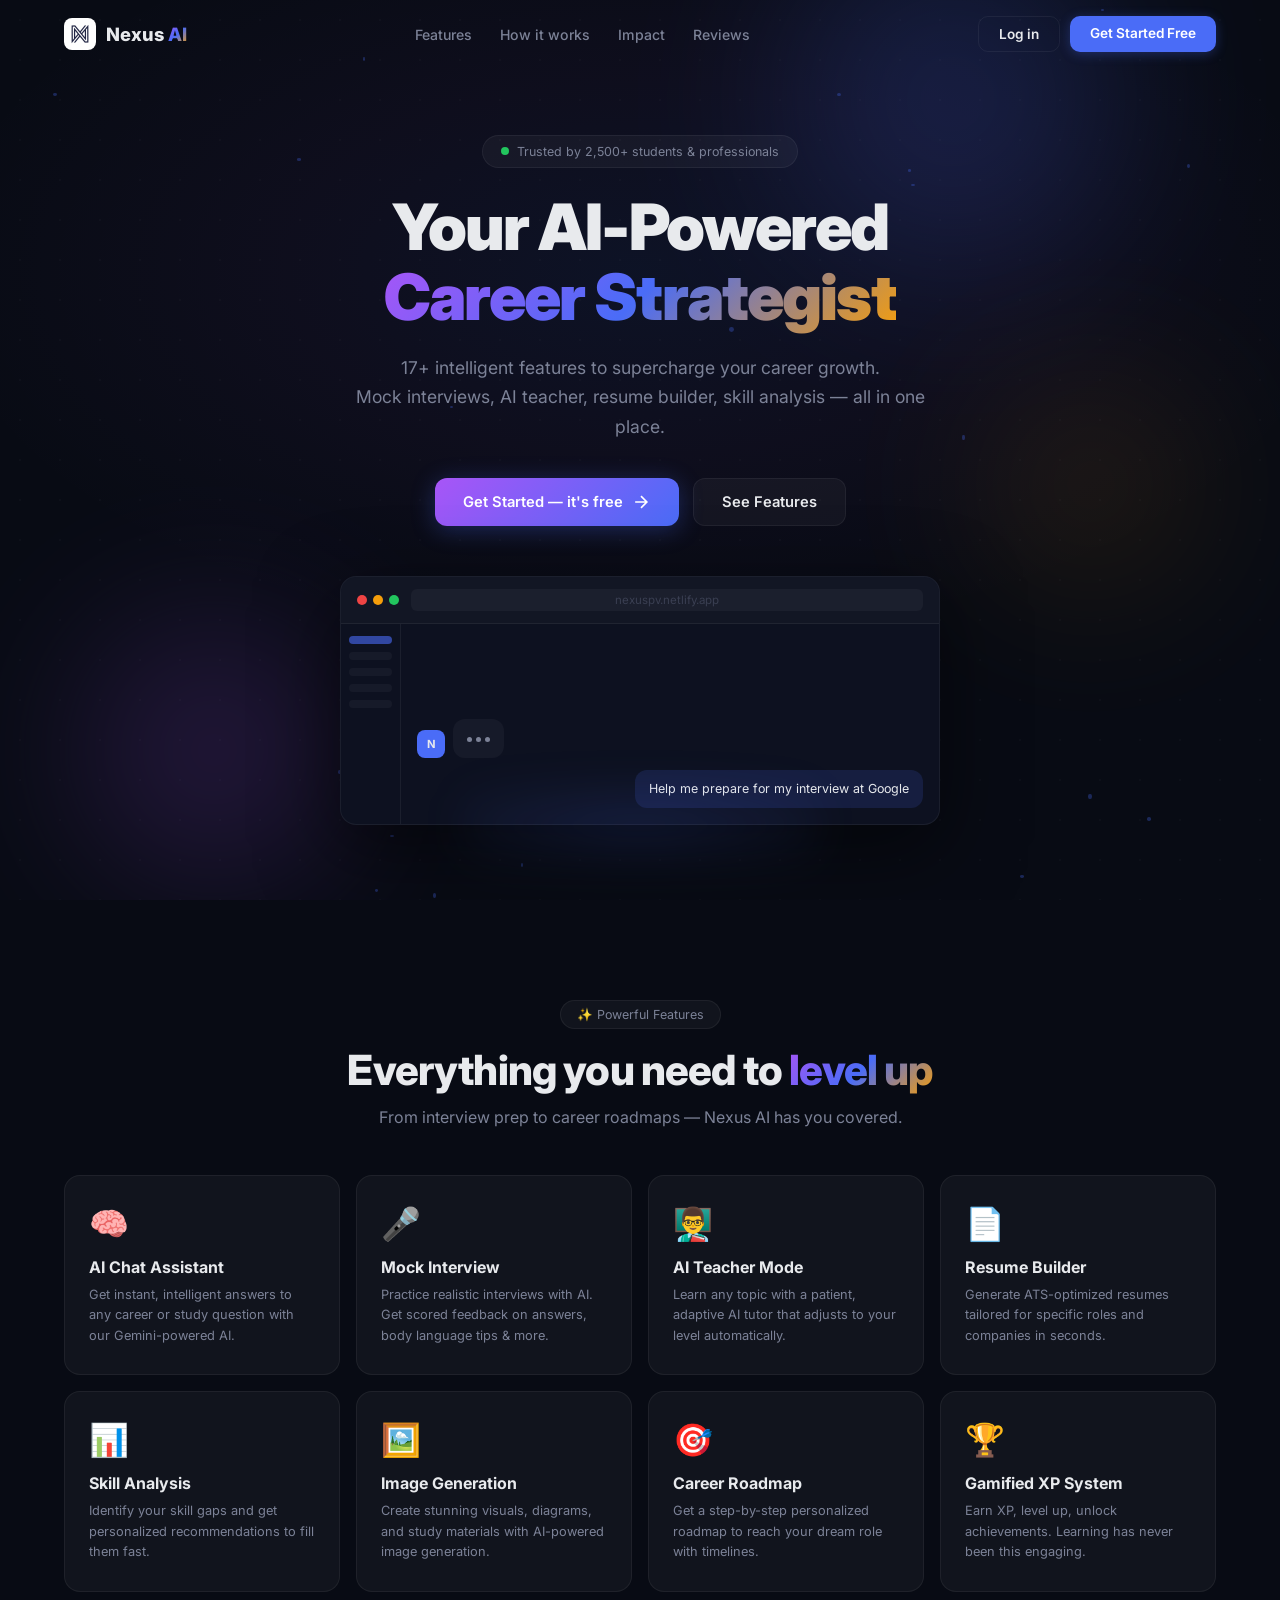
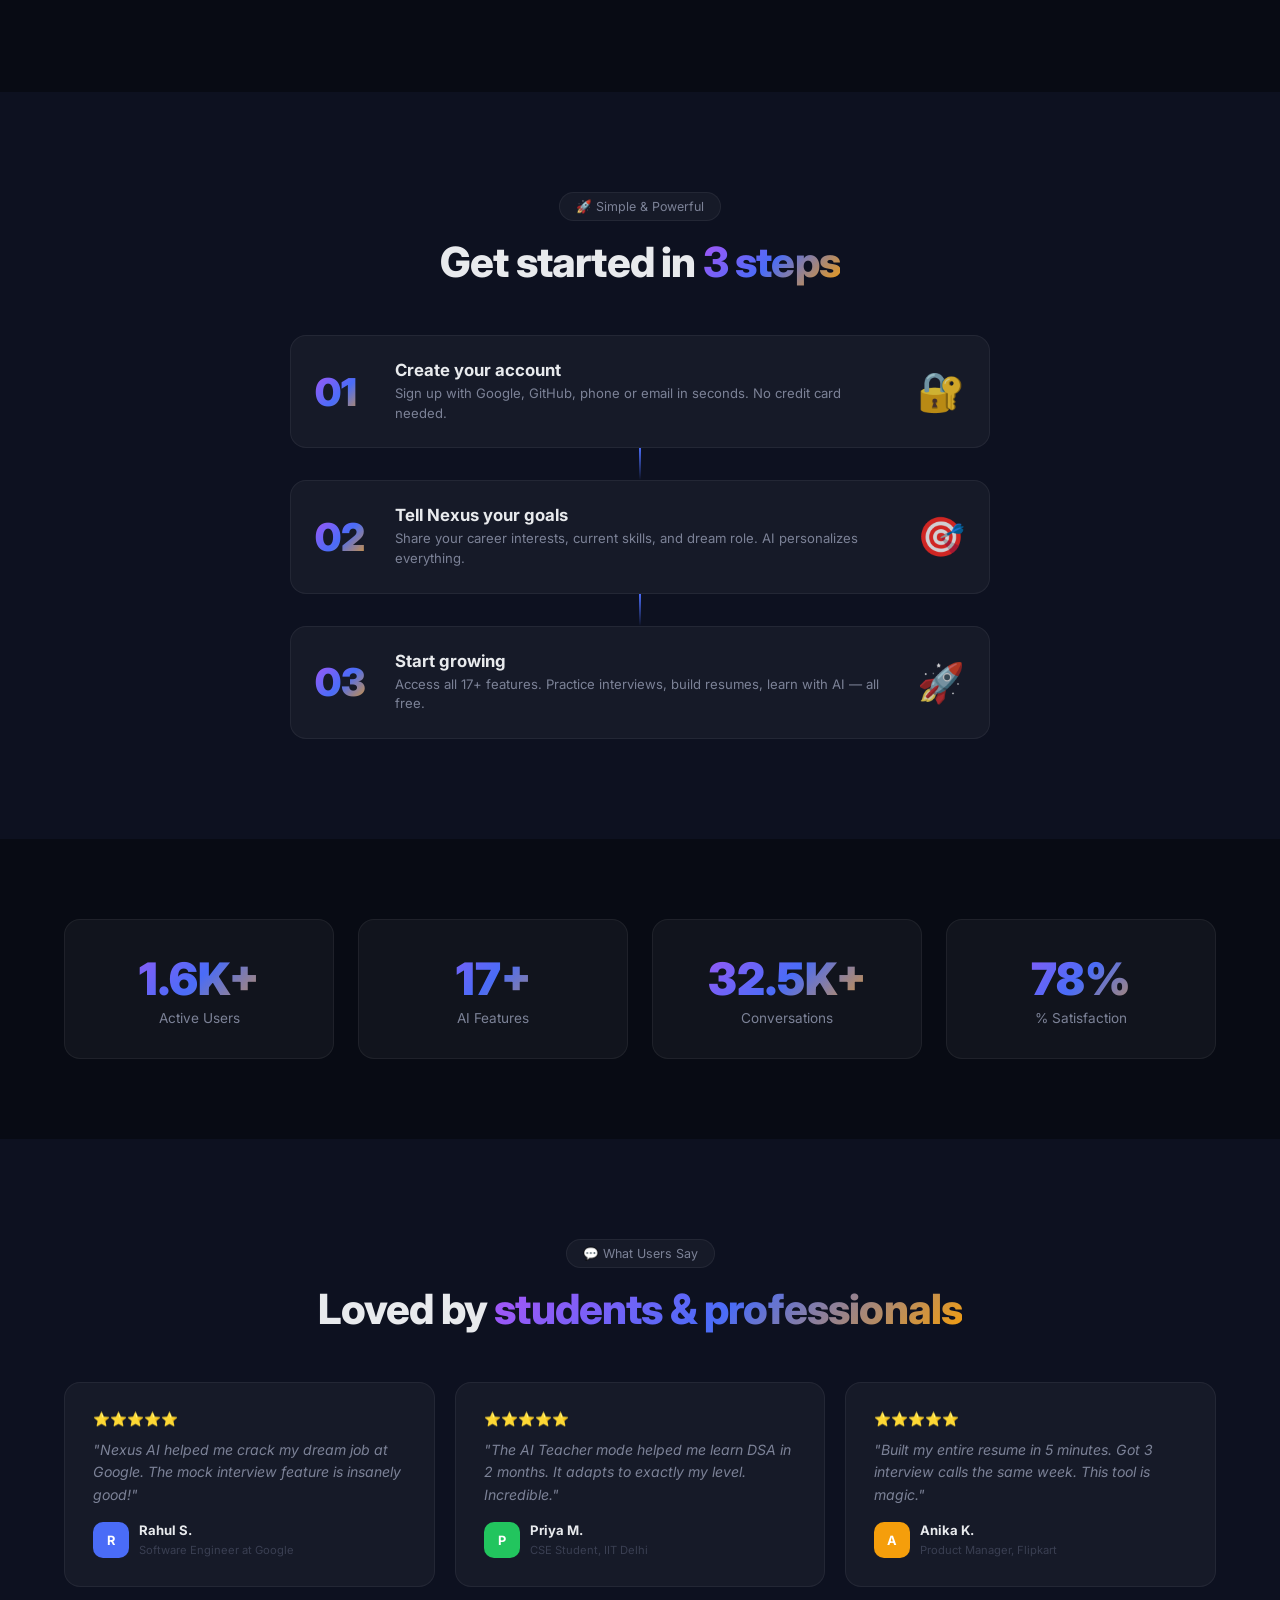
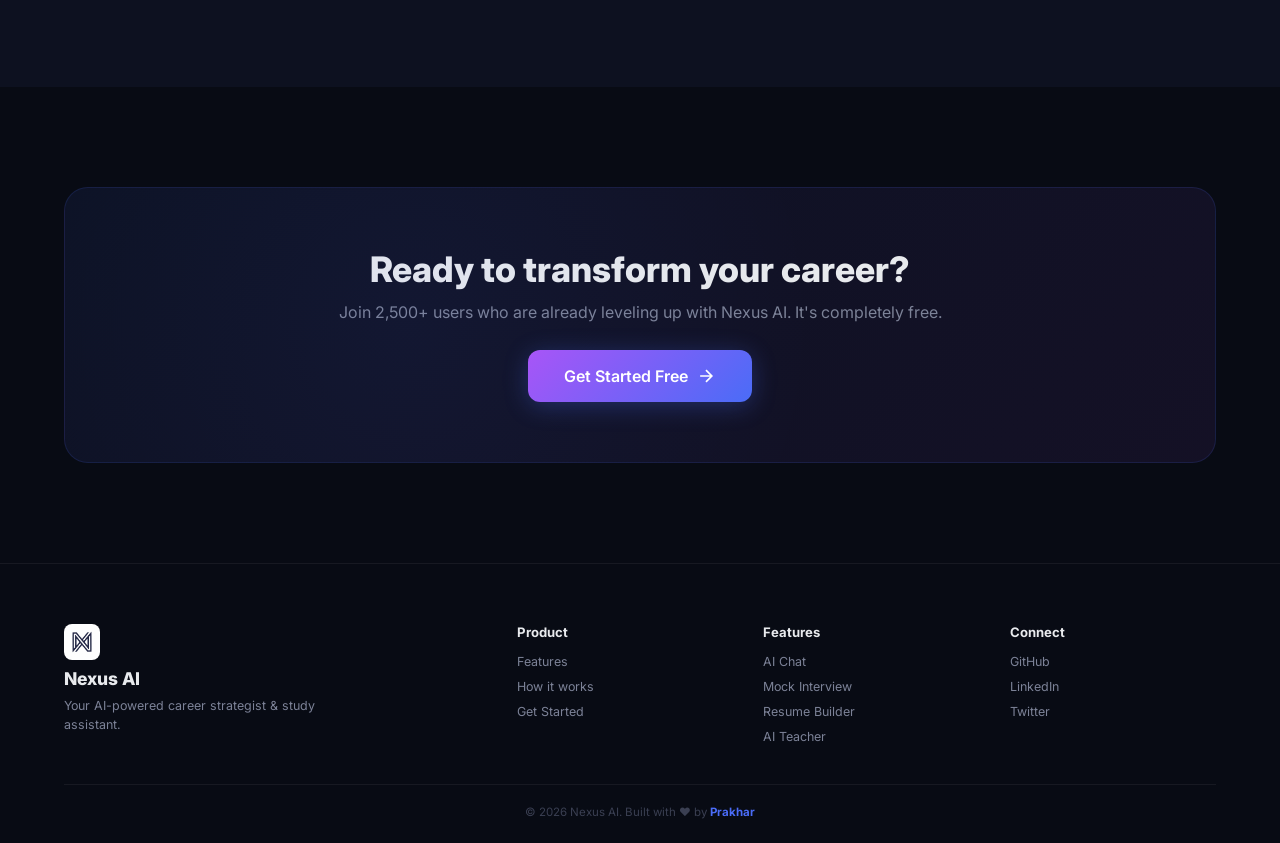
==== landing.html @ 8305a9c2 "v3.4: Discord-style animated landing page with hero, features, stats, testimonials" ====
<!DOCTYPE html>
<html lang="en">
<head>
<meta charset="UTF-8">
<meta name="viewport" content="width=device-width, initial-scale=1.0">
<meta name="description" content="Nexus AI — Your AI-powered career strategist & study assistant. 17+ features including Mock Interview, AI Teacher, Resume Builder and more.">
<title>Nexus AI — AI Career Strategist & Study Platform</title>
<link rel="icon" href="assets/logo.png">
<link rel="apple-touch-icon" href="assets/icon-192.png">
<link rel="manifest" href="manifest.json">
<meta name="theme-color" content="#080b14">
<link href="https://fonts.googleapis.com/css2?family=Inter:wght@300;400;500;600;700;800;900&display=swap" rel="stylesheet">
<link rel="stylesheet" href="css/landing.css?v=8">
</head>
<body>

<!-- NAVBAR -->
<nav class="nav" id="nav">
    <div class="nav-inner">
        <a href="#" class="nav-logo">
            <img src="assets/logo.png" alt="Nexus" class="nav-logo-img">
            <span>Nexus <span class="nav-ai">AI</span></span>
        </a>
        <div class="nav-links" id="nav-links">
            <a href="#features">Features</a>
            <a href="#how">How it works</a>
            <a href="#stats">Impact</a>
            <a href="#testimonials">Reviews</a>
        </div>
        <div class="nav-actions">
            <a href="login.html" class="nav-btn nav-btn-ghost">Log in</a>
            <a href="login.html" class="nav-btn nav-btn-primary">Get Started Free</a>
        </div>
        <button class="nav-hamburger" id="nav-hamburger">
            <span></span><span></span><span></span>
        </button>
    </div>
</nav>

<!-- HERO -->
<section class="hero">
    <div class="hero-bg">
        <div class="hero-gradient"></div>
        <div class="hero-grid"></div>
        <div class="hero-orb hero-orb-1"></div>
        <div class="hero-orb hero-orb-2"></div>
        <div class="hero-orb hero-orb-3"></div>
        <div class="hero-particles" id="hero-particles"></div>
    </div>
    <div class="hero-content">
        <div class="hero-badge anim-up">
            <span class="badge-dot"></span>
            <span>Trusted by 2,500+ students & professionals</span>
        </div>
        <h1 class="hero-title anim-up d1">Your AI-Powered<br><span class="hero-gradient-text">Career Strategist</span></h1>
        <p class="hero-desc anim-up d2">17+ intelligent features to supercharge your career growth.<br>Mock interviews, AI teacher, resume builder, skill analysis — all in one place.</p>
        <div class="hero-ctas anim-up d3">
            <a href="login.html" class="cta cta-primary">
                <span>Get Started — it's free</span>
                <svg viewBox="0 0 24 24" fill="none" stroke="currentColor" stroke-width="2" width="20" height="20"><path d="M5 12h14M12 5l7 7-7 7"/></svg>
            </a>
            <a href="#features" class="cta cta-secondary">
                <span>See Features</span>
            </a>
        </div>
        <div class="hero-preview anim-up d4">
            <div class="preview-window">
                <div class="preview-topbar">
                    <div class="preview-dots"><span></span><span></span><span></span></div>
                    <div class="preview-url">nexuspv.netlify.app</div>
                </div>
                <div class="preview-body">
                    <div class="preview-sidebar">
                        <div class="preview-sb-item active"></div>
                        <div class="preview-sb-item"></div>
                        <div class="preview-sb-item"></div>
                        <div class="preview-sb-item"></div>
                        <div class="preview-sb-item"></div>
                    </div>
                    <div class="preview-chat">
                        <div class="preview-msg preview-msg-ai">
                            <div class="preview-msg-avatar">N</div>
                            <div class="preview-msg-bubble">
                                <div class="typing-dots"><span></span><span></span><span></span></div>
                                <span class="preview-msg-text"></span>
                            </div>
                        </div>
                        <div class="preview-msg preview-msg-user">
                            <div class="preview-msg-bubble">Help me prepare for my interview at Google</div>
                        </div>
                    </div>
                </div>
            </div>
            <div class="preview-glow"></div>
        </div>
    </div>
</section>

<!-- FEATURES -->
<section class="features" id="features">
    <div class="section-inner">
        <div class="section-badge anim-scroll">✨ Powerful Features</div>
        <h2 class="section-title anim-scroll">Everything you need to <span class="hero-gradient-text">level up</span></h2>
        <p class="section-desc anim-scroll">From interview prep to career roadmaps — Nexus AI has you covered.</p>

        <div class="features-grid">
            <div class="feature-card anim-scroll" data-delay="0">
                <div class="fc-icon">🧠</div>
                <h3>AI Chat Assistant</h3>
                <p>Get instant, intelligent answers to any career or study question with our Gemini-powered AI.</p>
            </div>
            <div class="feature-card anim-scroll" data-delay="1">
                <div class="fc-icon">🎤</div>
                <h3>Mock Interview</h3>
                <p>Practice realistic interviews with AI. Get scored feedback on answers, body language tips & more.</p>
            </div>
            <div class="feature-card anim-scroll" data-delay="2">
                <div class="fc-icon">👨‍🏫</div>
                <h3>AI Teacher Mode</h3>
                <p>Learn any topic with a patient, adaptive AI tutor that adjusts to your level automatically.</p>
            </div>
            <div class="feature-card anim-scroll" data-delay="3">
                <div class="fc-icon">📄</div>
                <h3>Resume Builder</h3>
                <p>Generate ATS-optimized resumes tailored for specific roles and companies in seconds.</p>
            </div>
            <div class="feature-card anim-scroll" data-delay="4">
                <div class="fc-icon">📊</div>
                <h3>Skill Analysis</h3>
                <p>Identify your skill gaps and get personalized recommendations to fill them fast.</p>
            </div>
            <div class="feature-card anim-scroll" data-delay="5">
                <div class="fc-icon">🖼️</div>
                <h3>Image Generation</h3>
                <p>Create stunning visuals, diagrams, and study materials with AI-powered image generation.</p>
            </div>
            <div class="feature-card anim-scroll" data-delay="6">
                <div class="fc-icon">🎯</div>
                <h3>Career Roadmap</h3>
                <p>Get a step-by-step personalized roadmap to reach your dream role with timelines.</p>
            </div>
            <div class="feature-card anim-scroll" data-delay="7">
                <div class="fc-icon">🏆</div>
                <h3>Gamified XP System</h3>
                <p>Earn XP, level up, unlock achievements. Learning has never been this engaging.</p>
            </div>
        </div>
    </div>
</section>

<!-- HOW IT WORKS -->
<section class="how-section" id="how">
    <div class="section-inner">
        <div class="section-badge anim-scroll">🚀 Simple & Powerful</div>
        <h2 class="section-title anim-scroll">Get started in <span class="hero-gradient-text">3 steps</span></h2>

        <div class="steps">
            <div class="step anim-scroll">
                <div class="step-num">01</div>
                <div class="step-content">
                    <h3>Create your account</h3>
                    <p>Sign up with Google, GitHub, phone or email in seconds. No credit card needed.</p>
                </div>
                <div class="step-visual">🔐</div>
            </div>
            <div class="step-connector anim-scroll"></div>
            <div class="step anim-scroll">
                <div class="step-num">02</div>
                <div class="step-content">
                    <h3>Tell Nexus your goals</h3>
                    <p>Share your career interests, current skills, and dream role. AI personalizes everything.</p>
                </div>
                <div class="step-visual">🎯</div>
            </div>
            <div class="step-connector anim-scroll"></div>
            <div class="step anim-scroll">
                <div class="step-num">03</div>
                <div class="step-content">
                    <h3>Start growing</h3>
                    <p>Access all 17+ features. Practice interviews, build resumes, learn with AI — all free.</p>
                </div>
                <div class="step-visual">🚀</div>
            </div>
        </div>
    </div>
</section>

<!-- STATS -->
<section class="stats-section" id="stats">
    <div class="section-inner">
        <div class="stats-grid">
            <div class="stat anim-scroll">
                <div class="stat-num" data-target="2500">0</div>
                <div class="stat-label">Active Users</div>
            </div>
            <div class="stat anim-scroll">
                <div class="stat-num" data-target="17">0</div>
                <div class="stat-label">AI Features</div>
            </div>
            <div class="stat anim-scroll">
                <div class="stat-num" data-target="50000">0</div>
                <div class="stat-label">Conversations</div>
            </div>
            <div class="stat anim-scroll">
                <div class="stat-num" data-target="98">0</div>
                <div class="stat-label">% Satisfaction</div>
            </div>
        </div>
    </div>
</section>

<!-- TESTIMONIALS -->
<section class="testimonials" id="testimonials">
    <div class="section-inner">
        <div class="section-badge anim-scroll">💬 What Users Say</div>
        <h2 class="section-title anim-scroll">Loved by <span class="hero-gradient-text">students & professionals</span></h2>

        <div class="testimonial-grid">
            <div class="testimonial-card anim-scroll">
                <div class="tc-stars">⭐⭐⭐⭐⭐</div>
                <p>"Nexus AI helped me crack my dream job at Google. The mock interview feature is insanely good!"</p>
                <div class="tc-author"><div class="tc-avatar" style="background:#4a6cf7">R</div><div><strong>Rahul S.</strong><span>Software Engineer at Google</span></div></div>
            </div>
            <div class="testimonial-card anim-scroll">
                <div class="tc-stars">⭐⭐⭐⭐⭐</div>
                <p>"The AI Teacher mode helped me learn DSA in 2 months. It adapts to exactly my level. Incredible."</p>
                <div class="tc-author"><div class="tc-avatar" style="background:#22c55e">P</div><div><strong>Priya M.</strong><span>CSE Student, IIT Delhi</span></div></div>
            </div>
            <div class="testimonial-card anim-scroll">
                <div class="tc-stars">⭐⭐⭐⭐⭐</div>
                <p>"Built my entire resume in 5 minutes. Got 3 interview calls the same week. This tool is magic."</p>
                <div class="tc-author"><div class="tc-avatar" style="background:#f59e0b">A</div><div><strong>Anika K.</strong><span>Product Manager, Flipkart</span></div></div>
            </div>
        </div>
    </div>
</section>

<!-- FINAL CTA -->
<section class="final-cta">
    <div class="section-inner">
        <div class="cta-card anim-scroll">
            <h2>Ready to transform your career?</h2>
            <p>Join 2,500+ users who are already leveling up with Nexus AI. It's completely free.</p>
            <a href="login.html" class="cta cta-primary cta-lg">
                <span>Get Started Free</span>
                <svg viewBox="0 0 24 24" fill="none" stroke="currentColor" stroke-width="2" width="20" height="20"><path d="M5 12h14M12 5l7 7-7 7"/></svg>
            </a>
        </div>
    </div>
</section>

<!-- FOOTER -->
<footer class="footer">
    <div class="section-inner">
        <div class="footer-top">
            <div class="footer-brand">
                <img src="assets/logo.png" alt="Nexus" class="footer-logo">
                <span>Nexus AI</span>
                <p>Your AI-powered career strategist & study assistant.</p>
            </div>
            <div class="footer-col">
                <h4>Product</h4>
                <a href="#features">Features</a>
                <a href="#how">How it works</a>
                <a href="login.html">Get Started</a>
            </div>
            <div class="footer-col">
                <h4>Features</h4>
                <a href="login.html">AI Chat</a>
                <a href="login.html">Mock Interview</a>
                <a href="login.html">Resume Builder</a>
                <a href="login.html">AI Teacher</a>
            </div>
            <div class="footer-col">
                <h4>Connect</h4>
                <a href="https://github.com/prakhar9044-code" target="_blank">GitHub</a>
                <a href="#">LinkedIn</a>
                <a href="#">Twitter</a>
            </div>
        </div>
        <div class="footer-bottom">
            <p>© 2026 Nexus AI. Built with ❤️ by <strong>Prakhar</strong></p>
        </div>
    </div>
</footer>

<script>
// Navbar scroll effect
const nav = document.getElementById('nav');
window.addEventListener('scroll', () => {
    nav.classList.toggle('scrolled', window.scrollY > 40);
});

// Mobile menu
document.getElementById('nav-hamburger').addEventListener('click', function() {
    document.getElementById('nav-links').classList.toggle('open');
    this.classList.toggle('open');
});

// Smooth scroll
document.querySelectorAll('a[href^="#"]').forEach(a => {
    a.addEventListener('click', e => {
        e.preventDefault();
        const t = document.querySelector(a.getAttribute('href'));
        if (t) t.scrollIntoView({ behavior: 'smooth', block: 'start' });
        document.getElementById('nav-links').classList.remove('open');
        document.getElementById('nav-hamburger').classList.remove('open');
    });
});

// Scroll animations
const observer = new IntersectionObserver((entries) => {
    entries.forEach(entry => {
        if (entry.isIntersecting) {
            const delay = entry.target.dataset.delay || 0;
            setTimeout(() => entry.target.classList.add('visible'), delay * 100);
        }
    });
}, { threshold: 0.1, rootMargin: '0px 0px -40px 0px' });
document.querySelectorAll('.anim-scroll').forEach(el => observer.observe(el));

// Counter animation
const counterObserver = new IntersectionObserver((entries) => {
    entries.forEach(entry => {
        if (entry.isIntersecting) {
            const el = entry.target;
            const target = parseInt(el.dataset.target);
            let current = 0;
            const step = Math.ceil(target / 60);
            const timer = setInterval(() => {
                current += step;
                if (current >= target) { current = target; clearInterval(timer); }
                el.textContent = current >= 1000 ? (current/1000).toFixed(1) + 'K+' : current + (target === 98 ? '%' : '+');
            }, 25);
            counterObserver.unobserve(el);
        }
    });
}, { threshold: 0.5 });
document.querySelectorAll('.stat-num').forEach(el => counterObserver.observe(el));

// Typing animation in preview
const texts = ["I'll help you prepare for your Google interview! Let's start with common behavioral questions...", "Here's your personalized career roadmap for Full-Stack Development...", "Your resume has been optimized for ATS compatibility. Score: 94/100 ✅"];
let textIdx = 0, charIdx = 0;
const typeEl = document.querySelector('.preview-msg-text');
const dotsEl = document.querySelector('.typing-dots');
function typeText() {
    if (!typeEl) return;
    if (charIdx === 0) { dotsEl.style.display = 'inline-flex'; typeEl.textContent = ''; }
    setTimeout(() => {
        dotsEl.style.display = 'none';
        const text = texts[textIdx];
        if (charIdx < text.length) {
            typeEl.textContent += text[charIdx++];
            setTimeout(typeText, 22);
        } else {
            setTimeout(() => { charIdx = 0; textIdx = (textIdx + 1) % texts.length; typeText(); }, 3000);
        }
    }, charIdx === 0 ? 1200 : 0);
}
setTimeout(typeText, 2000);

// Floating particles
const pc = document.getElementById('hero-particles');
if (pc) {
    for (let i = 0; i < 20; i++) {
        const p = document.createElement('div');
        p.className = 'particle';
        p.style.cssText = `left:${Math.random()*100}%;top:${Math.random()*100}%;animation-delay:${Math.random()*5}s;animation-duration:${4+Math.random()*6}s;width:${2+Math.random()*3}px;height:${2+Math.random()*3}px;`;
        pc.appendChild(p);
    }
}
</script>
</body>
</html>
---- css/landing.css ----
/* ========== NEXUS AI — Discord-Style Landing Page ========== */
@import url('https://fonts.googleapis.com/css2?family=Inter:wght@300;400;500;600;700;800;900&display=swap');
*,*::before,*::after{margin:0;padding:0;box-sizing:border-box;}
:root{--bg:#080b14;--bg2:#0d1120;--surface:rgba(255,255,255,0.04);--border:rgba(255,255,255,0.06);
--text:#e8eaed;--dim:#7c8297;--muted:#3a3f52;--accent:#4a6cf7;--accent2:#a855f7;--accent3:#f59e0b;
--gradient:linear-gradient(135deg,#a855f7,#4a6cf7,#f59e0b);--font:'Inter',-apple-system,sans-serif;}
html{scroll-behavior:smooth;}
body{font-family:var(--font);background:var(--bg);color:var(--text);overflow-x:hidden;}
.section-inner{max-width:1200px;margin:0 auto;padding:0 24px;}

/* ====== NAV ====== */
.nav{position:fixed;top:0;left:0;right:0;z-index:100;padding:16px 0;transition:all 0.3s;}
.nav.scrolled{background:rgba(8,11,20,0.92);backdrop-filter:blur(16px);border-bottom:1px solid var(--border);padding:10px 0;}
.nav-inner{max-width:1200px;margin:0 auto;padding:0 24px;display:flex;align-items:center;justify-content:space-between;}
.nav-logo{display:flex;align-items:center;gap:10px;text-decoration:none;font-size:1.15rem;font-weight:800;color:var(--text);}
.nav-logo-img{width:32px;height:32px;border-radius:8px;}
.nav-ai{background:var(--gradient);-webkit-background-clip:text;-webkit-text-fill-color:transparent;background-clip:text;}
.nav-links{display:flex;gap:28px;}
.nav-links a{color:var(--dim);text-decoration:none;font-size:0.88rem;font-weight:500;transition:color 0.2s;position:relative;}
.nav-links a:hover{color:var(--text);}
.nav-links a::after{content:'';position:absolute;bottom:-4px;left:0;width:0;height:2px;background:var(--accent);transition:width 0.3s;}
.nav-links a:hover::after{width:100%;}
.nav-actions{display:flex;gap:10px;}
.nav-btn{padding:9px 20px;border-radius:10px;font-family:var(--font);font-size:0.85rem;font-weight:600;text-decoration:none;transition:all 0.25s;}
.nav-btn-ghost{color:var(--text);border:1px solid var(--border);background:transparent;}
.nav-btn-ghost:hover{border-color:var(--accent);color:var(--accent);}
.nav-btn-primary{color:white;background:var(--accent);box-shadow:0 2px 12px rgba(74,108,247,0.3);}
.nav-btn-primary:hover{transform:translateY(-1px);box-shadow:0 4px 20px rgba(74,108,247,0.5);}
.nav-hamburger{display:none;background:none;border:none;cursor:pointer;width:28px;height:20px;position:relative;}
.nav-hamburger span{display:block;width:100%;height:2px;background:var(--text);position:absolute;left:0;transition:all 0.3s;}
.nav-hamburger span:nth-child(1){top:0;}.nav-hamburger span:nth-child(2){top:9px;}.nav-hamburger span:nth-child(3){top:18px;}
.nav-hamburger.open span:nth-child(1){transform:rotate(45deg);top:9px;}
.nav-hamburger.open span:nth-child(2){opacity:0;}
.nav-hamburger.open span:nth-child(3){transform:rotate(-45deg);top:9px;}

/* ====== HERO ====== */
.hero{min-height:100vh;display:flex;align-items:center;justify-content:center;text-align:center;position:relative;padding:120px 24px 60px;overflow:hidden;}
.hero-bg{position:absolute;inset:0;}
.hero-gradient{position:absolute;inset:0;background:radial-gradient(ellipse 80% 60% at 50% 30%,rgba(74,108,247,0.08),rgba(168,85,247,0.04),transparent 70%);}
.hero-grid{position:absolute;inset:0;background-image:radial-gradient(rgba(255,255,255,0.02) 1px,transparent 1px);background-size:40px 40px;}
.hero-orb{position:absolute;border-radius:50%;filter:blur(80px);opacity:0.25;animation:orb-float 20s ease-in-out infinite;}
.hero-orb-1{width:400px;height:400px;top:-100px;right:10%;background:radial-gradient(circle,#4a6cf7,transparent);animation-delay:0s;}
.hero-orb-2{width:300px;height:300px;bottom:0;left:5%;background:radial-gradient(circle,#a855f7,transparent);animation-delay:-7s;animation-duration:25s;}
.hero-orb-3{width:250px;height:250px;top:40%;right:5%;background:radial-gradient(circle,#f59e0b,transparent);animation-delay:-14s;opacity:0.15;}
@keyframes orb-float{0%,100%{transform:translate(0,0) scale(1);}25%{transform:translate(40px,-30px) scale(1.1);}50%{transform:translate(-20px,40px) scale(0.95);}75%{transform:translate(30px,20px) scale(1.05);}}
.hero-particles{position:absolute;inset:0;pointer-events:none;}
.particle{position:absolute;border-radius:50%;background:rgba(74,108,247,0.3);animation:particle-rise linear infinite;}
@keyframes particle-rise{0%{opacity:0;transform:translateY(0) scale(0);}20%{opacity:1;transform:scale(1);}100%{opacity:0;transform:translateY(-200px) scale(0.5);}}

.hero-content{position:relative;z-index:2;max-width:900px;}
.hero-badge{display:inline-flex;align-items:center;gap:8px;padding:8px 18px;border-radius:99px;
    background:var(--surface);border:1px solid var(--border);font-size:0.78rem;color:var(--dim);margin-bottom:24px;}
.badge-dot{width:8px;height:8px;border-radius:50%;background:#22c55e;animation:dot-pulse 2s ease infinite;}
@keyframes dot-pulse{0%,100%{box-shadow:0 0 0 0 rgba(34,197,94,0.4);}50%{box-shadow:0 0 0 6px rgba(34,197,94,0);}}

.hero-title{font-size:4rem;font-weight:900;line-height:1.1;letter-spacing:-0.03em;margin-bottom:20px;}
.hero-gradient-text{background:var(--gradient);-webkit-background-clip:text;-webkit-text-fill-color:transparent;background-clip:text;}
.hero-desc{font-size:1.1rem;color:var(--dim);line-height:1.7;max-width:600px;margin:0 auto 36px;}

.hero-ctas{display:flex;gap:14px;justify-content:center;flex-wrap:wrap;}
.cta{display:inline-flex;align-items:center;gap:8px;padding:14px 28px;border-radius:12px;
    font-family:var(--font);font-size:0.92rem;font-weight:600;text-decoration:none;transition:all 0.3s;cursor:pointer;border:none;}
.cta-primary{background:linear-gradient(135deg,#a855f7,#4a6cf7);color:white;
    box-shadow:0 4px 24px rgba(74,108,247,0.3);position:relative;overflow:hidden;}
.cta-primary:hover{transform:translateY(-2px);box-shadow:0 8px 32px rgba(74,108,247,0.5);}
.cta-primary::after{content:'';position:absolute;inset:0;background:linear-gradient(105deg,transparent 40%,rgba(255,255,255,0.1) 50%,transparent 60%);transform:translateX(-100%);transition:transform 0.5s;}
.cta-primary:hover::after{transform:translateX(100%);}
.cta-secondary{background:var(--surface);border:1px solid var(--border);color:var(--text);}
.cta-secondary:hover{border-color:var(--accent);background:rgba(74,108,247,0.06);}
.cta-lg{padding:16px 36px;font-size:1rem;}

/* ====== PREVIEW WINDOW ====== */
.hero-preview{margin-top:50px;position:relative;}
.preview-window{background:var(--bg2);border:1px solid var(--border);border-radius:16px;overflow:hidden;max-width:700px;margin:0 auto;box-shadow:0 24px 80px rgba(0,0,0,0.5);}
.preview-topbar{display:flex;align-items:center;gap:12px;padding:12px 16px;background:rgba(255,255,255,0.02);border-bottom:1px solid var(--border);}
.preview-dots{display:flex;gap:6px;}
.preview-dots span{width:10px;height:10px;border-radius:50%;}
.preview-dots span:nth-child(1){background:#ef4444;}.preview-dots span:nth-child(2){background:#f59e0b;}.preview-dots span:nth-child(3){background:#22c55e;}
.preview-url{font-size:0.72rem;color:var(--muted);background:var(--surface);padding:4px 12px;border-radius:6px;flex:1;text-align:center;}
.preview-body{display:flex;min-height:200px;}
.preview-sidebar{width:60px;border-right:1px solid var(--border);padding:12px 8px;display:flex;flex-direction:column;gap:8px;}
.preview-sb-item{width:100%;height:8px;border-radius:4px;background:var(--surface);}
.preview-sb-item.active{background:var(--accent);opacity:0.6;}
.preview-chat{flex:1;padding:16px;display:flex;flex-direction:column;gap:12px;justify-content:flex-end;}
.preview-msg{display:flex;gap:8px;align-items:flex-end;}
.preview-msg-user{justify-content:flex-end;}
.preview-msg-avatar{width:28px;height:28px;border-radius:8px;background:var(--accent);display:flex;align-items:center;justify-content:center;font-size:0.7rem;font-weight:700;flex-shrink:0;}
.preview-msg-bubble{padding:10px 14px;border-radius:12px;font-size:0.78rem;line-height:1.5;max-width:400px;}
.preview-msg-ai .preview-msg-bubble{background:var(--surface);color:var(--dim);}
.preview-msg-user .preview-msg-bubble{background:rgba(74,108,247,0.15);color:var(--text);}
.typing-dots{display:inline-flex;gap:4px;}.typing-dots span{width:5px;height:5px;border-radius:50%;background:var(--dim);animation:typing 1.4s infinite;}
.typing-dots span:nth-child(2){animation-delay:0.2s;}.typing-dots span:nth-child(3){animation-delay:0.4s;}
@keyframes typing{0%,60%,100%{transform:translateY(0);}30%{transform:translateY(-5px);}}
.preview-glow{position:absolute;bottom:-40px;left:50%;transform:translateX(-50%);width:60%;height:80px;
    background:radial-gradient(ellipse,rgba(74,108,247,0.15),transparent);filter:blur(20px);}

/* ====== FEATURES ====== */
.features{padding:100px 0;position:relative;}
.section-badge{display:inline-block;padding:6px 16px;border-radius:99px;background:var(--surface);border:1px solid var(--border);font-size:0.78rem;color:var(--dim);margin-bottom:16px;}
.section-title{font-size:2.6rem;font-weight:800;margin-bottom:12px;letter-spacing:-0.02em;}
.section-desc{font-size:1rem;color:var(--dim);margin-bottom:48px;}
.features .section-inner{text-align:center;}

.features-grid{display:grid;grid-template-columns:repeat(4,1fr);gap:16px;text-align:left;}
.feature-card{padding:28px 24px;background:var(--surface);border:1px solid var(--border);border-radius:16px;
    transition:all 0.3s;cursor:default;position:relative;overflow:hidden;}
.feature-card:hover{border-color:rgba(74,108,247,0.2);background:rgba(74,108,247,0.04);transform:translateY(-4px);box-shadow:0 12px 40px rgba(0,0,0,0.2);}
.feature-card::after{content:'';position:absolute;top:0;left:0;right:0;height:2px;background:var(--gradient);opacity:0;transition:opacity 0.3s;}
.feature-card:hover::after{opacity:1;}
.fc-icon{font-size:2rem;margin-bottom:14px;}
.feature-card h3{font-size:1rem;font-weight:700;margin-bottom:8px;}
.feature-card p{font-size:0.8rem;color:var(--dim);line-height:1.6;}

/* ====== HOW IT WORKS ====== */
.how-section{padding:100px 0;background:var(--bg2);}
.how-section .section-inner{text-align:center;}
.steps{max-width:700px;margin:48px auto 0;}
.step{display:flex;align-items:center;gap:24px;padding:24px;background:var(--surface);border:1px solid var(--border);border-radius:16px;text-align:left;}
.step-num{font-size:2.4rem;font-weight:900;background:var(--gradient);-webkit-background-clip:text;-webkit-text-fill-color:transparent;background-clip:text;min-width:56px;}
.step-content{flex:1;}
.step-content h3{font-size:1.05rem;font-weight:700;margin-bottom:4px;}
.step-content p{font-size:0.82rem;color:var(--dim);line-height:1.5;}
.step-visual{font-size:2.4rem;opacity:0.8;}
.step-connector{width:2px;height:32px;background:linear-gradient(to bottom,var(--accent),transparent);margin:0 auto;}

/* ====== STATS ====== */
.stats-section{padding:80px 0;}
.stats-grid{display:grid;grid-template-columns:repeat(4,1fr);gap:24px;text-align:center;}
.stat{padding:32px;background:var(--surface);border:1px solid var(--border);border-radius:16px;}
.stat-num{font-size:2.8rem;font-weight:900;background:var(--gradient);-webkit-background-clip:text;-webkit-text-fill-color:transparent;background-clip:text;margin-bottom:4px;}
.stat-label{font-size:0.85rem;color:var(--dim);}

/* ====== TESTIMONIALS ====== */
.testimonials{padding:100px 0;background:var(--bg2);}
.testimonials .section-inner{text-align:center;}
.testimonial-grid{display:grid;grid-template-columns:repeat(3,1fr);gap:20px;margin-top:48px;text-align:left;}
.testimonial-card{padding:28px;background:var(--surface);border:1px solid var(--border);border-radius:16px;transition:all 0.3s;}
.testimonial-card:hover{border-color:rgba(74,108,247,0.15);transform:translateY(-3px);}
.tc-stars{font-size:0.85rem;margin-bottom:12px;}
.testimonial-card p{font-size:0.88rem;color:var(--dim);line-height:1.6;margin-bottom:16px;font-style:italic;}
.tc-author{display:flex;align-items:center;gap:10px;}
.tc-avatar{width:36px;height:36px;border-radius:10px;display:flex;align-items:center;justify-content:center;font-weight:700;font-size:0.8rem;color:white;}
.tc-author strong{display:block;font-size:0.82rem;}
.tc-author span{font-size:0.7rem;color:var(--muted);}

/* ====== FINAL CTA ====== */
.final-cta{padding:100px 0;}
.cta-card{text-align:center;padding:60px 40px;background:linear-gradient(135deg,rgba(74,108,247,0.08),rgba(168,85,247,0.08));
    border:1px solid rgba(74,108,247,0.15);border-radius:24px;position:relative;overflow:hidden;}
.cta-card::before{content:'';position:absolute;inset:0;background:radial-gradient(circle at 30% 50%,rgba(74,108,247,0.06),transparent 50%);pointer-events:none;}
.cta-card h2{font-size:2.2rem;font-weight:800;margin-bottom:12px;}
.cta-card p{font-size:1rem;color:var(--dim);margin-bottom:28px;}

/* ====== FOOTER ====== */
.footer{padding:60px 0 24px;border-top:1px solid var(--border);}
.footer-top{display:grid;grid-template-columns:2fr 1fr 1fr 1fr;gap:40px;margin-bottom:40px;}
.footer-brand{display:flex;flex-direction:column;gap:8px;}
.footer-brand img{width:36px;height:36px;border-radius:8px;}
.footer-brand span{font-size:1.1rem;font-weight:800;}
.footer-brand p{font-size:0.78rem;color:var(--dim);max-width:260px;line-height:1.5;}
.footer-col{display:flex;flex-direction:column;gap:10px;}
.footer-col h4{font-size:0.82rem;font-weight:700;color:var(--text);margin-bottom:4px;}
.footer-col a{font-size:0.78rem;color:var(--dim);text-decoration:none;transition:color 0.2s;}
.footer-col a:hover{color:var(--accent);}
.footer-bottom{border-top:1px solid var(--border);padding-top:20px;text-align:center;font-size:0.72rem;color:var(--muted);}
.footer-bottom strong{color:var(--accent);}

/* ====== ANIMATIONS ====== */
.anim-up{opacity:0;transform:translateY(24px);animation:anim-up 0.7s cubic-bezier(0.34,1.56,0.64,1) forwards;}
.d1{animation-delay:0.15s;}.d2{animation-delay:0.3s;}.d3{animation-delay:0.45s;}.d4{animation-delay:0.6s;}
@keyframes anim-up{to{opacity:1;transform:translateY(0);}}

.anim-scroll{opacity:0;transform:translateY(30px);transition:all 0.6s cubic-bezier(0.34,1.56,0.64,1);}
.anim-scroll.visible{opacity:1;transform:translateY(0);}

/* ====== MOBILE ====== */
@media(max-width:900px){
    .nav-links{display:none;position:fixed;top:60px;left:0;right:0;background:rgba(8,11,20,0.97);backdrop-filter:blur(16px);
        flex-direction:column;padding:20px 24px;gap:16px;border-bottom:1px solid var(--border);}
    .nav-links.open{display:flex;}
    .nav-hamburger{display:block;}
    .hero-title{font-size:2.4rem;}
    .hero-desc{font-size:0.92rem;}
    .features-grid{grid-template-columns:repeat(2,1fr);}
    .stats-grid{grid-template-columns:repeat(2,1fr);}
    .testimonial-grid{grid-template-columns:1fr;}
    .footer-top{grid-template-columns:1fr 1fr;gap:24px;}
    .section-title{font-size:1.8rem;}
}
@media(max-width:560px){
    .hero-title{font-size:1.9rem;}
    .hero-ctas{flex-direction:column;align-items:center;}
    .features-grid{grid-template-columns:1fr;}
    .step{flex-wrap:wrap;gap:12px;}
    .step-visual{display:none;}
    .stats-grid{grid-template-columns:1fr 1fr;}
    .footer-top{grid-template-columns:1fr;}
    .preview-window{border-radius:10px;}
    .cta-card{padding:36px 20px;}
    .cta-card h2{font-size:1.6rem;}
}
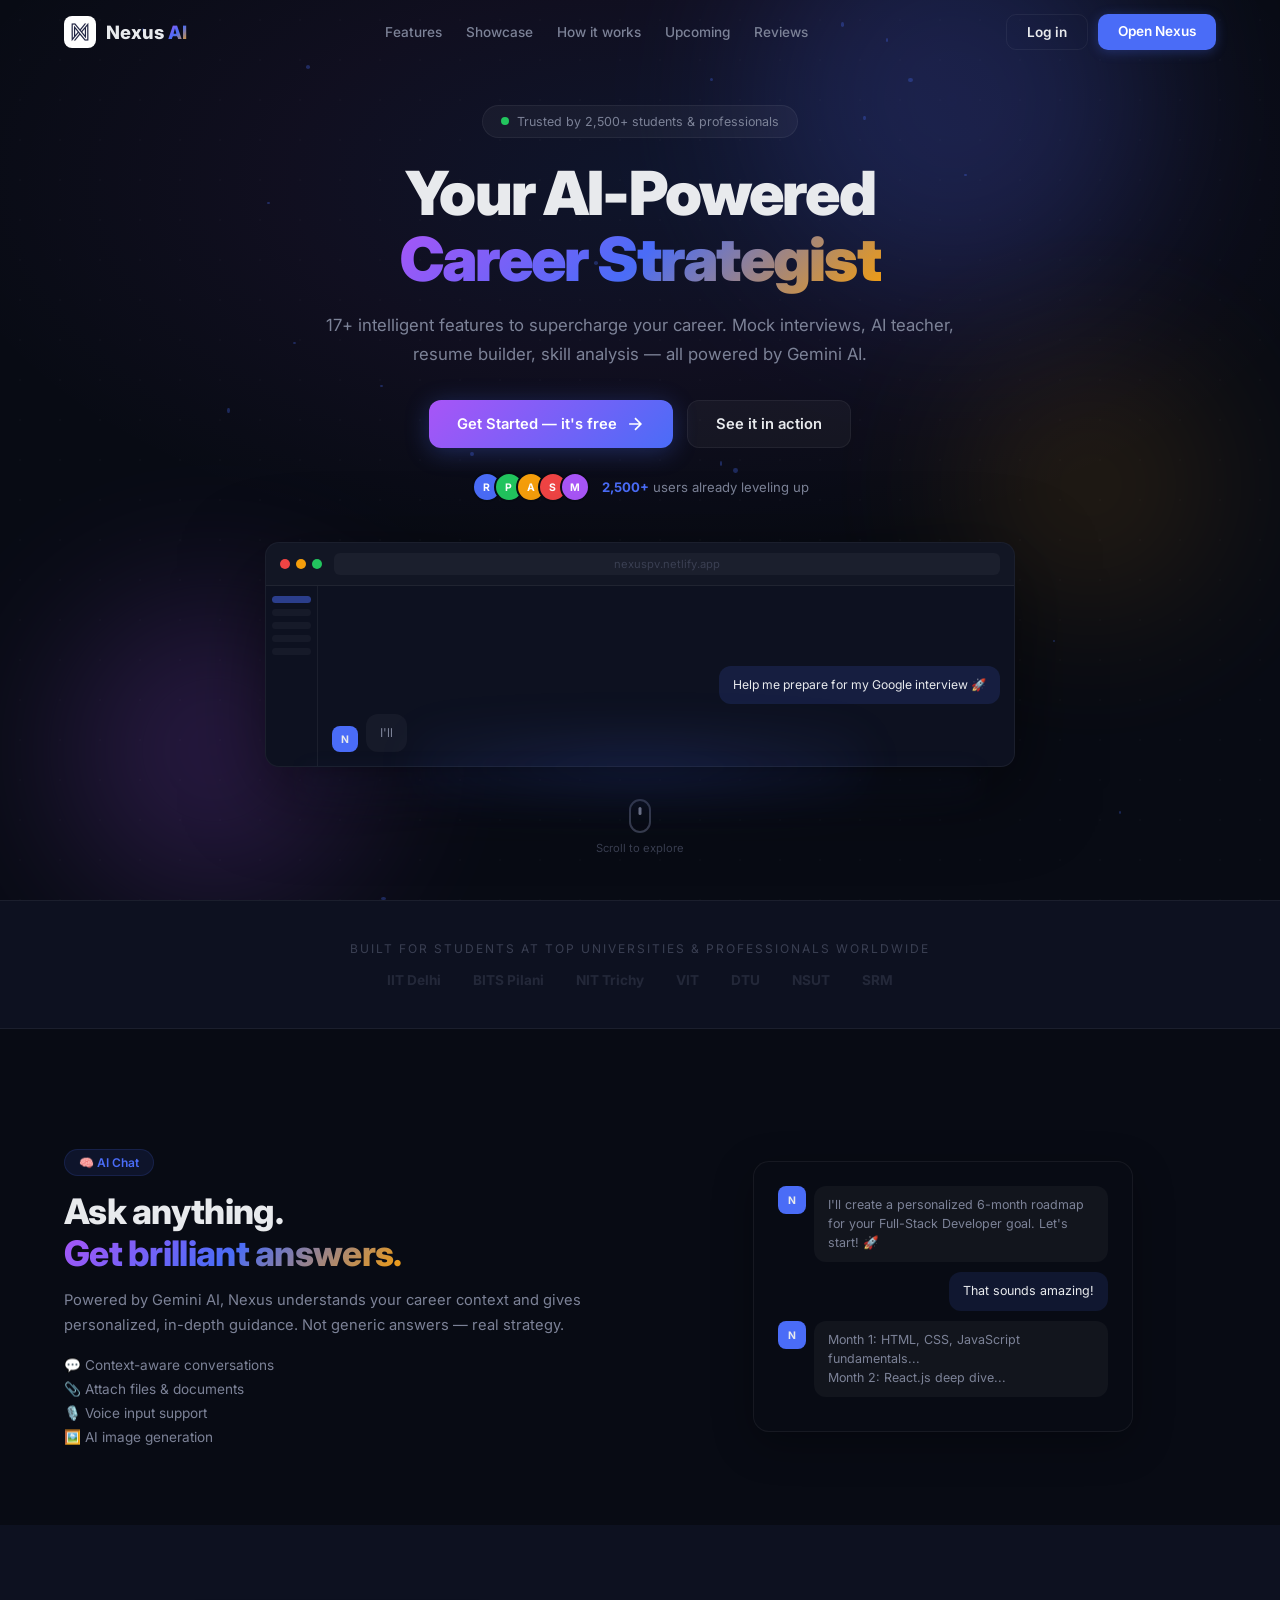
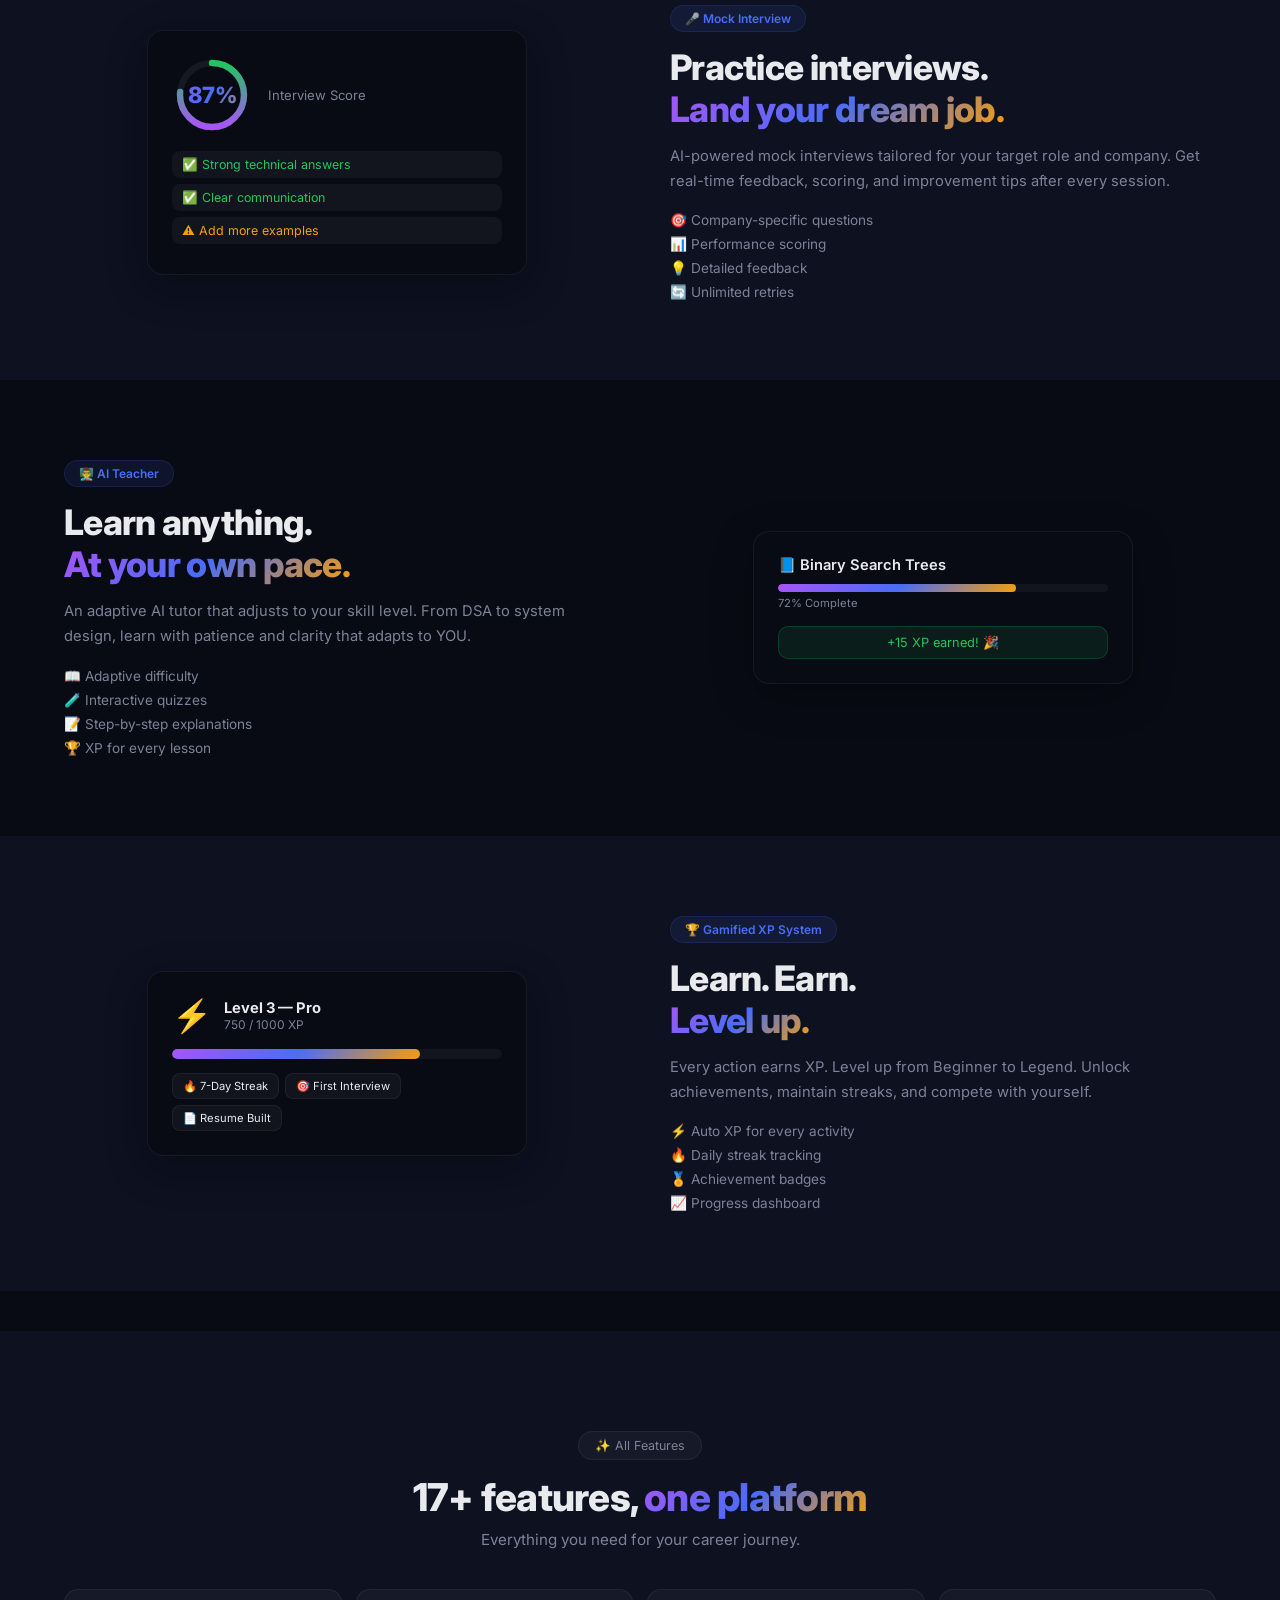
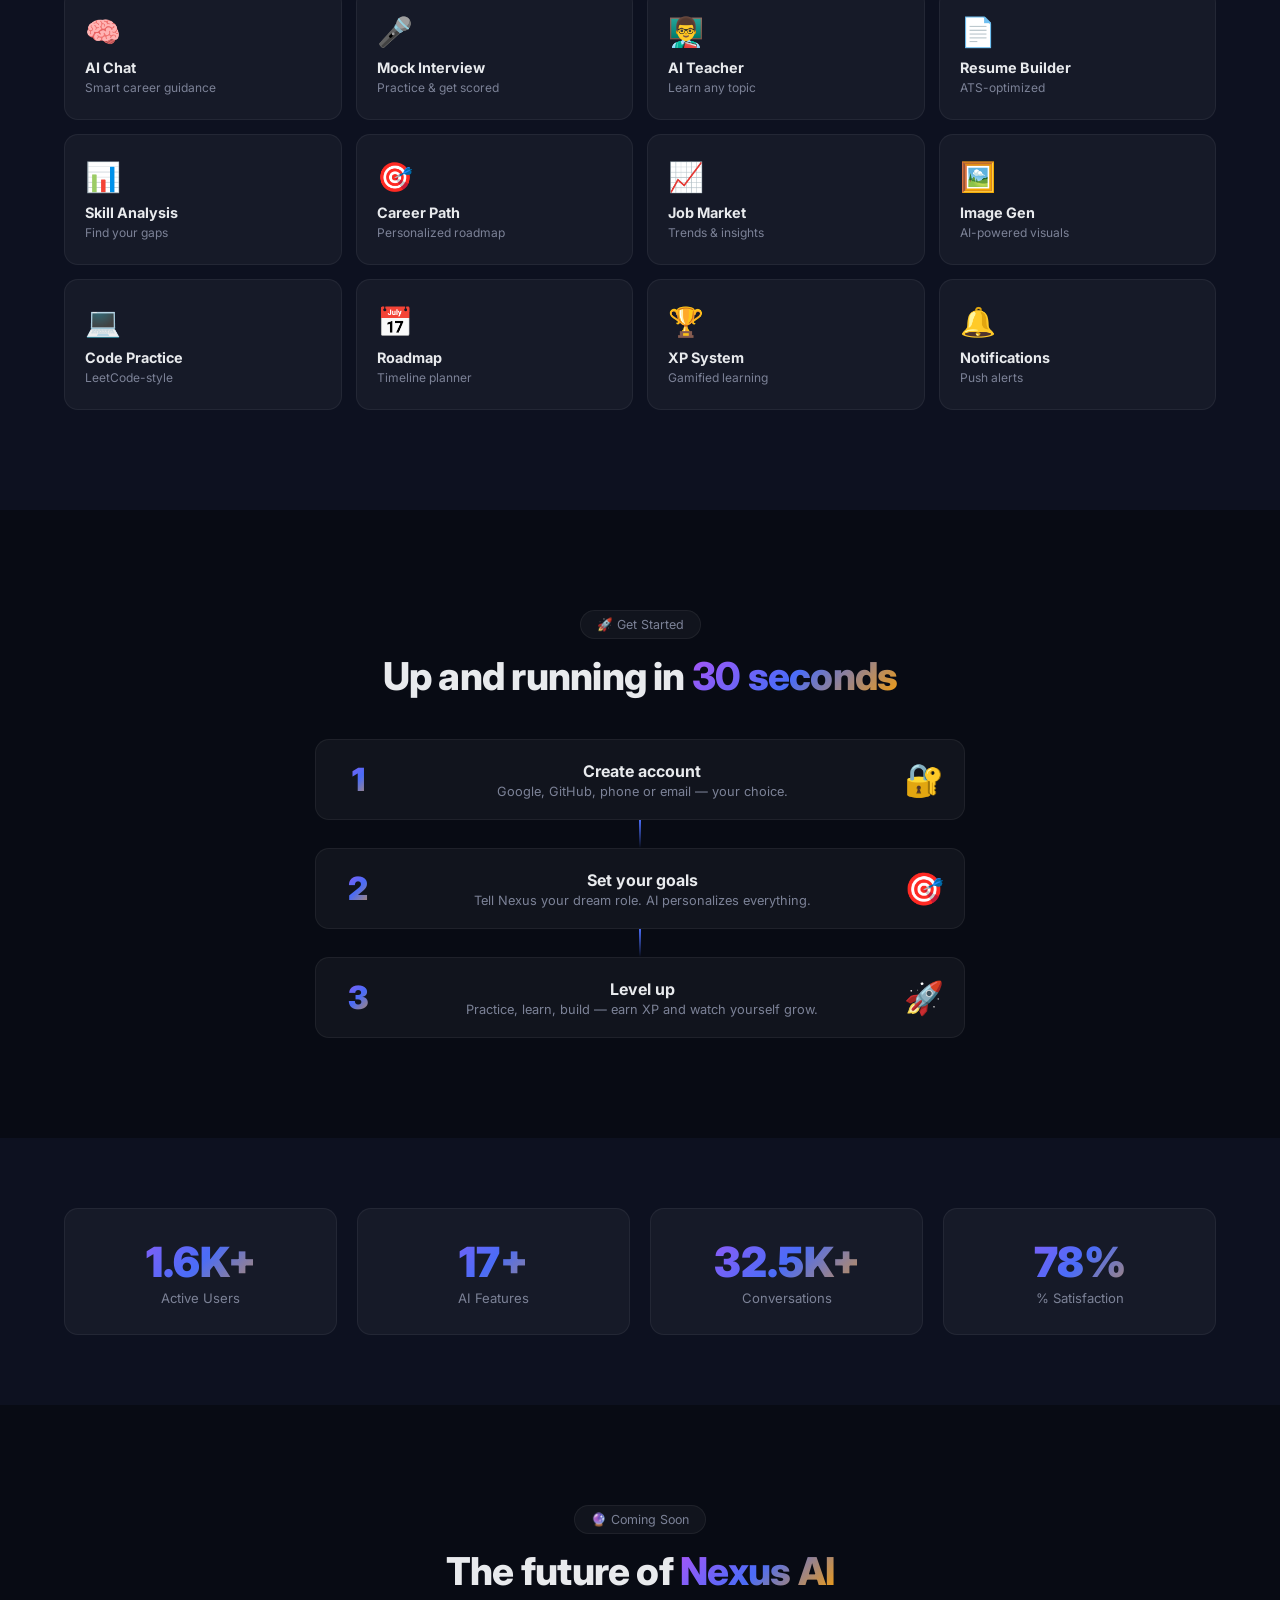
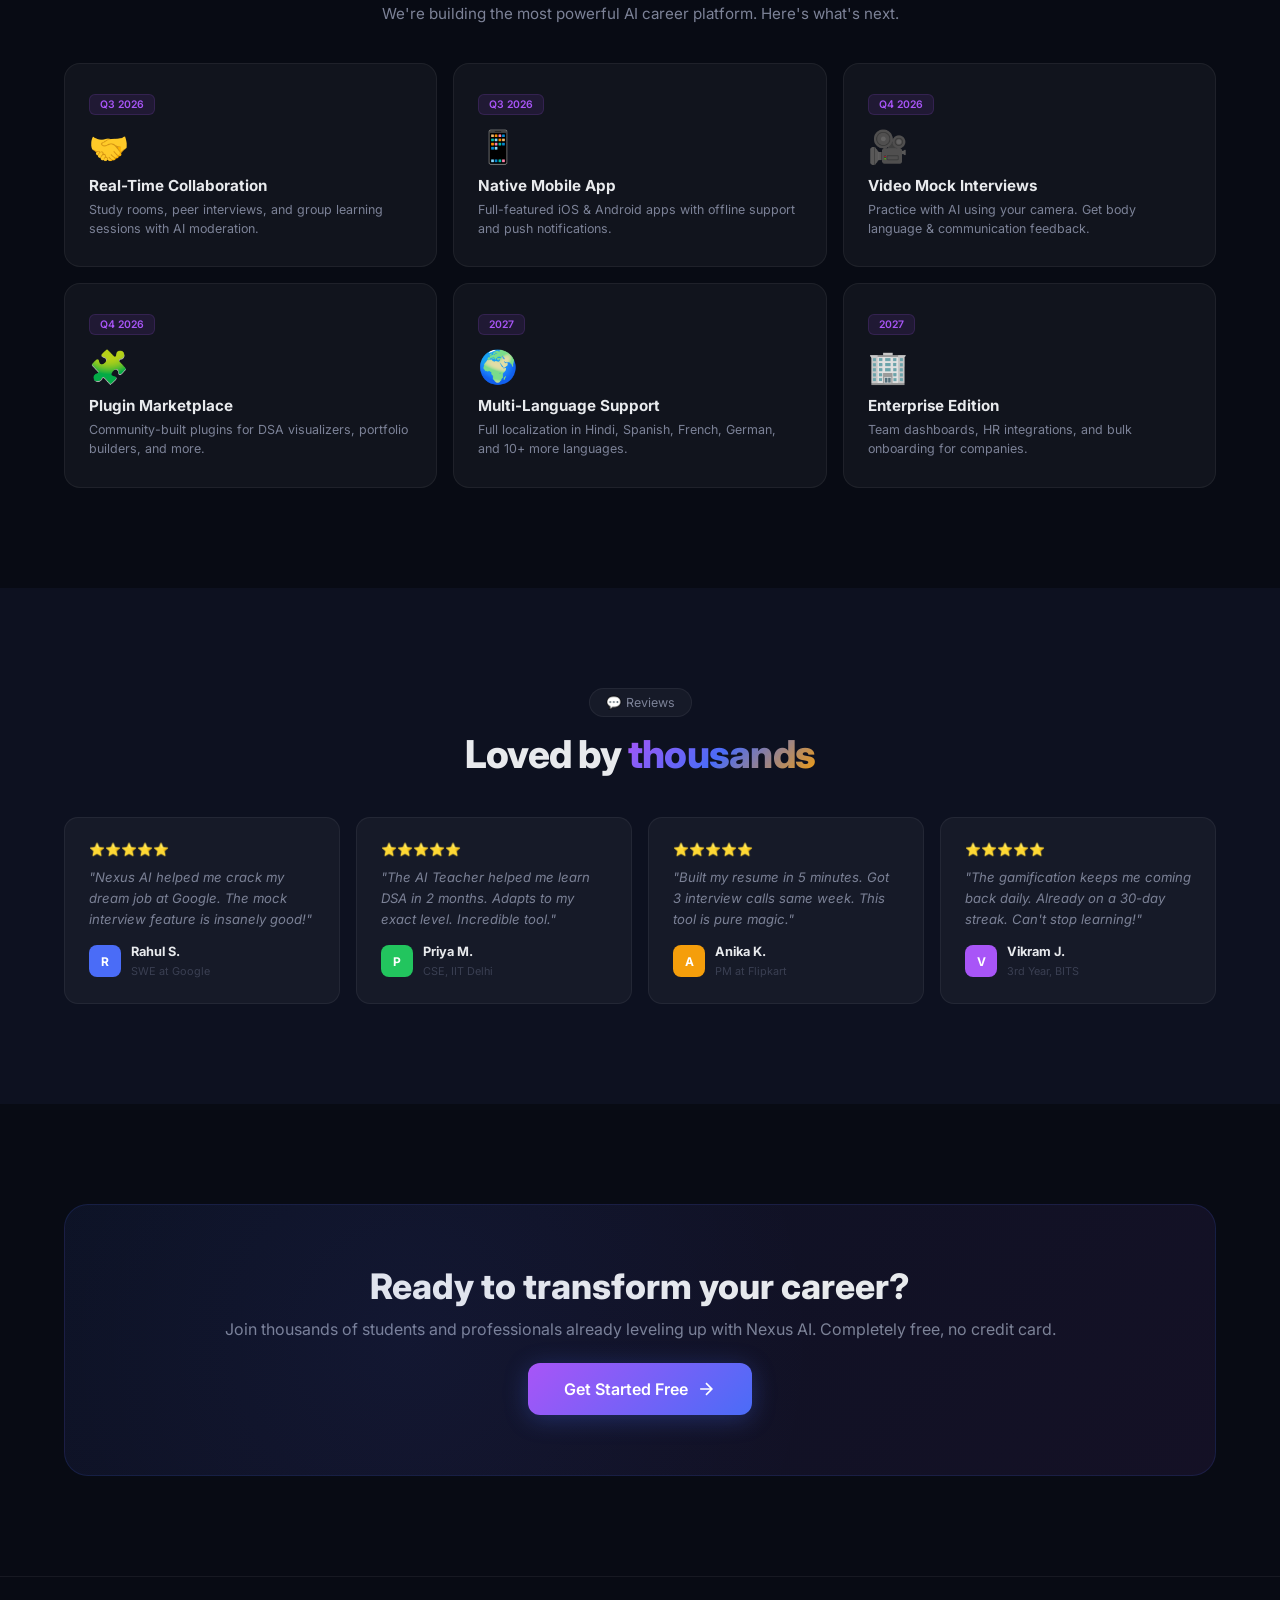
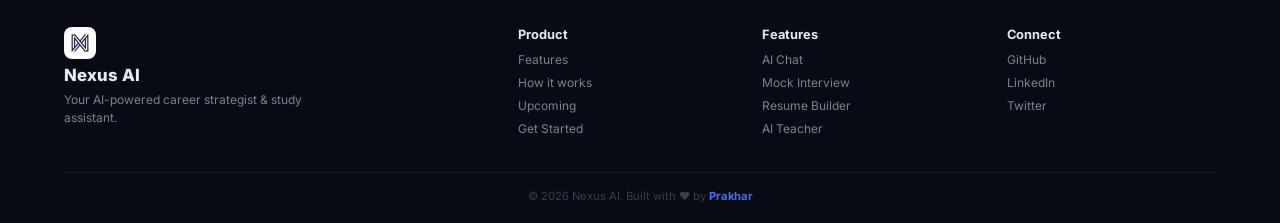
==== commit 1a0efa63: "v3.5: Discord-level landing page + sidebar toggle fix + upcoming features + showcase sections" ====
--- a/landing.html
+++ b/landing.html
@@ -10,365 +10,250 @@
 <link rel="manifest" href="manifest.json">
 <meta name="theme-color" content="#080b14">
 <link href="https://fonts.googleapis.com/css2?family=Inter:wght@300;400;500;600;700;800;900&display=swap" rel="stylesheet">
-<link rel="stylesheet" href="css/landing.css?v=8">
+<link rel="stylesheet" href="css/landing.css?v=9">
 </head>
 <body>
 
 <!-- NAVBAR -->
 <nav class="nav" id="nav">
-    <div class="nav-inner">
-        <a href="#" class="nav-logo">
-            <img src="assets/logo.png" alt="Nexus" class="nav-logo-img">
-            <span>Nexus <span class="nav-ai">AI</span></span>
-        </a>
-        <div class="nav-links" id="nav-links">
-            <a href="#features">Features</a>
-            <a href="#how">How it works</a>
-            <a href="#stats">Impact</a>
-            <a href="#testimonials">Reviews</a>
+<div class="nav-inner">
+    <a href="#" class="nav-logo"><img src="assets/logo.png" alt="Nexus" class="nav-logo-img"><span>Nexus <span class="g-text">AI</span></span></a>
+    <div class="nav-links" id="nav-links">
+        <a href="#features">Features</a><a href="#showcase">Showcase</a><a href="#how">How it works</a><a href="#upcoming">Upcoming</a><a href="#testimonials">Reviews</a>
+    </div>
+    <div class="nav-actions">
+        <a href="login.html" class="nav-btn nb-ghost">Log in</a>
+        <a href="login.html" class="nav-btn nb-primary">Open Nexus</a>
+    </div>
+    <button class="hamburger" id="hamburger"><span></span><span></span><span></span></button>
+</div>
+</nav>
+
+<!-- ===== HERO ===== -->
+<section class="hero">
+<div class="hero-bg"><div class="h-gradient"></div><div class="h-grid"></div>
+<div class="h-orb h-orb1"></div><div class="h-orb h-orb2"></div><div class="h-orb h-orb3"></div>
+<div class="h-particles" id="particles"></div></div>
+<div class="hero-content">
+    <div class="hero-badge anim-up"><span class="badge-pulse"></span>Trusted by 2,500+ students & professionals</div>
+    <h1 class="hero-title anim-up d1">Your AI-Powered<br><span class="g-text">Career Strategist</span></h1>
+    <p class="hero-desc anim-up d2">17+ intelligent features to supercharge your career. Mock interviews, AI teacher,<br>resume builder, skill analysis — all powered by Gemini AI.</p>
+    <div class="hero-ctas anim-up d3">
+        <a href="login.html" class="cta cta-p"><span>Get Started — it's free</span><svg viewBox="0 0 24 24" fill="none" stroke="currentColor" stroke-width="2" width="20" height="20"><path d="M5 12h14M12 5l7 7-7 7"/></svg></a>
+        <a href="#showcase" class="cta cta-s">See it in action</a>
+    </div>
+    <div class="hero-avatars-row anim-up d4">
+        <div class="ha-stack"><div class="ha" style="background:#4a6cf7">R</div><div class="ha" style="background:#22c55e">P</div><div class="ha" style="background:#f59e0b">A</div><div class="ha" style="background:#ef4444">S</div><div class="ha" style="background:#a855f7">M</div></div>
+        <span><strong>2,500+</strong> users already leveling up</span>
+    </div>
+</div>
+<div class="hero-mockup anim-up d5">
+<div class="mockup-window">
+    <div class="mockup-bar"><div class="mockup-dots"><i></i><i></i><i></i></div><div class="mockup-url">nexuspv.netlify.app</div></div>
+    <div class="mockup-body">
+        <div class="mockup-side"><div class="ms-i act"></div><div class="ms-i"></div><div class="ms-i"></div><div class="ms-i"></div><div class="ms-i"></div></div>
+        <div class="mockup-chat">
+            <div class="mc-msg mc-user"><div class="mc-b">Help me prepare for my Google interview 🚀</div></div>
+            <div class="mc-msg mc-ai"><div class="mc-av">N</div><div class="mc-b"><span class="mc-typing"><i></i><i></i><i></i></span><span class="mc-text" id="typeText"></span></div></div>
         </div>
-        <div class="nav-actions">
-            <a href="login.html" class="nav-btn nav-btn-ghost">Log in</a>
-            <a href="login.html" class="nav-btn nav-btn-primary">Get Started Free</a>
-        </div>
-        <button class="nav-hamburger" id="nav-hamburger">
-            <span></span><span></span><span></span>
-        </button>
-    </div>
-</nav>
-
-<!-- HERO -->
-<section class="hero">
-    <div class="hero-bg">
-        <div class="hero-gradient"></div>
-        <div class="hero-grid"></div>
-        <div class="hero-orb hero-orb-1"></div>
-        <div class="hero-orb hero-orb-2"></div>
-        <div class="hero-orb hero-orb-3"></div>
-        <div class="hero-particles" id="hero-particles"></div>
-    </div>
-    <div class="hero-content">
-        <div class="hero-badge anim-up">
-            <span class="badge-dot"></span>
-            <span>Trusted by 2,500+ students & professionals</span>
-        </div>
-        <h1 class="hero-title anim-up d1">Your AI-Powered<br><span class="hero-gradient-text">Career Strategist</span></h1>
-        <p class="hero-desc anim-up d2">17+ intelligent features to supercharge your career growth.<br>Mock interviews, AI teacher, resume builder, skill analysis — all in one place.</p>
-        <div class="hero-ctas anim-up d3">
-            <a href="login.html" class="cta cta-primary">
-                <span>Get Started — it's free</span>
-                <svg viewBox="0 0 24 24" fill="none" stroke="currentColor" stroke-width="2" width="20" height="20"><path d="M5 12h14M12 5l7 7-7 7"/></svg>
-            </a>
-            <a href="#features" class="cta cta-secondary">
-                <span>See Features</span>
-            </a>
-        </div>
-        <div class="hero-preview anim-up d4">
-            <div class="preview-window">
-                <div class="preview-topbar">
-                    <div class="preview-dots"><span></span><span></span><span></span></div>
-                    <div class="preview-url">nexuspv.netlify.app</div>
-                </div>
-                <div class="preview-body">
-                    <div class="preview-sidebar">
-                        <div class="preview-sb-item active"></div>
-                        <div class="preview-sb-item"></div>
-                        <div class="preview-sb-item"></div>
-                        <div class="preview-sb-item"></div>
-                        <div class="preview-sb-item"></div>
-                    </div>
-                    <div class="preview-chat">
-                        <div class="preview-msg preview-msg-ai">
-                            <div class="preview-msg-avatar">N</div>
-                            <div class="preview-msg-bubble">
-                                <div class="typing-dots"><span></span><span></span><span></span></div>
-                                <span class="preview-msg-text"></span>
-                            </div>
-                        </div>
-                        <div class="preview-msg preview-msg-user">
-                            <div class="preview-msg-bubble">Help me prepare for my interview at Google</div>
-                        </div>
-                    </div>
-                </div>
-            </div>
-            <div class="preview-glow"></div>
-        </div>
-    </div>
-</section>
-
-<!-- FEATURES -->
-<section class="features" id="features">
-    <div class="section-inner">
-        <div class="section-badge anim-scroll">✨ Powerful Features</div>
-        <h2 class="section-title anim-scroll">Everything you need to <span class="hero-gradient-text">level up</span></h2>
-        <p class="section-desc anim-scroll">From interview prep to career roadmaps — Nexus AI has you covered.</p>
-
-        <div class="features-grid">
-            <div class="feature-card anim-scroll" data-delay="0">
-                <div class="fc-icon">🧠</div>
-                <h3>AI Chat Assistant</h3>
-                <p>Get instant, intelligent answers to any career or study question with our Gemini-powered AI.</p>
-            </div>
-            <div class="feature-card anim-scroll" data-delay="1">
-                <div class="fc-icon">🎤</div>
-                <h3>Mock Interview</h3>
-                <p>Practice realistic interviews with AI. Get scored feedback on answers, body language tips & more.</p>
-            </div>
-            <div class="feature-card anim-scroll" data-delay="2">
-                <div class="fc-icon">👨‍🏫</div>
-                <h3>AI Teacher Mode</h3>
-                <p>Learn any topic with a patient, adaptive AI tutor that adjusts to your level automatically.</p>
-            </div>
-            <div class="feature-card anim-scroll" data-delay="3">
-                <div class="fc-icon">📄</div>
-                <h3>Resume Builder</h3>
-                <p>Generate ATS-optimized resumes tailored for specific roles and companies in seconds.</p>
-            </div>
-            <div class="feature-card anim-scroll" data-delay="4">
-                <div class="fc-icon">📊</div>
-                <h3>Skill Analysis</h3>
-                <p>Identify your skill gaps and get personalized recommendations to fill them fast.</p>
-            </div>
-            <div class="feature-card anim-scroll" data-delay="5">
-                <div class="fc-icon">🖼️</div>
-                <h3>Image Generation</h3>
-                <p>Create stunning visuals, diagrams, and study materials with AI-powered image generation.</p>
-            </div>
-            <div class="feature-card anim-scroll" data-delay="6">
-                <div class="fc-icon">🎯</div>
-                <h3>Career Roadmap</h3>
-                <p>Get a step-by-step personalized roadmap to reach your dream role with timelines.</p>
-            </div>
-            <div class="feature-card anim-scroll" data-delay="7">
-                <div class="fc-icon">🏆</div>
-                <h3>Gamified XP System</h3>
-                <p>Earn XP, level up, unlock achievements. Learning has never been this engaging.</p>
-            </div>
-        </div>
-    </div>
-</section>
-
-<!-- HOW IT WORKS -->
-<section class="how-section" id="how">
-    <div class="section-inner">
-        <div class="section-badge anim-scroll">🚀 Simple & Powerful</div>
-        <h2 class="section-title anim-scroll">Get started in <span class="hero-gradient-text">3 steps</span></h2>
-
-        <div class="steps">
-            <div class="step anim-scroll">
-                <div class="step-num">01</div>
-                <div class="step-content">
-                    <h3>Create your account</h3>
-                    <p>Sign up with Google, GitHub, phone or email in seconds. No credit card needed.</p>
-                </div>
-                <div class="step-visual">🔐</div>
-            </div>
-            <div class="step-connector anim-scroll"></div>
-            <div class="step anim-scroll">
-                <div class="step-num">02</div>
-                <div class="step-content">
-                    <h3>Tell Nexus your goals</h3>
-                    <p>Share your career interests, current skills, and dream role. AI personalizes everything.</p>
-                </div>
-                <div class="step-visual">🎯</div>
-            </div>
-            <div class="step-connector anim-scroll"></div>
-            <div class="step anim-scroll">
-                <div class="step-num">03</div>
-                <div class="step-content">
-                    <h3>Start growing</h3>
-                    <p>Access all 17+ features. Practice interviews, build resumes, learn with AI — all free.</p>
-                </div>
-                <div class="step-visual">🚀</div>
-            </div>
-        </div>
-    </div>
-</section>
-
-<!-- STATS -->
-<section class="stats-section" id="stats">
-    <div class="section-inner">
-        <div class="stats-grid">
-            <div class="stat anim-scroll">
-                <div class="stat-num" data-target="2500">0</div>
-                <div class="stat-label">Active Users</div>
-            </div>
-            <div class="stat anim-scroll">
-                <div class="stat-num" data-target="17">0</div>
-                <div class="stat-label">AI Features</div>
-            </div>
-            <div class="stat anim-scroll">
-                <div class="stat-num" data-target="50000">0</div>
-                <div class="stat-label">Conversations</div>
-            </div>
-            <div class="stat anim-scroll">
-                <div class="stat-num" data-target="98">0</div>
-                <div class="stat-label">% Satisfaction</div>
-            </div>
-        </div>
-    </div>
-</section>
-
-<!-- TESTIMONIALS -->
-<section class="testimonials" id="testimonials">
-    <div class="section-inner">
-        <div class="section-badge anim-scroll">💬 What Users Say</div>
-        <h2 class="section-title anim-scroll">Loved by <span class="hero-gradient-text">students & professionals</span></h2>
-
-        <div class="testimonial-grid">
-            <div class="testimonial-card anim-scroll">
-                <div class="tc-stars">⭐⭐⭐⭐⭐</div>
-                <p>"Nexus AI helped me crack my dream job at Google. The mock interview feature is insanely good!"</p>
-                <div class="tc-author"><div class="tc-avatar" style="background:#4a6cf7">R</div><div><strong>Rahul S.</strong><span>Software Engineer at Google</span></div></div>
-            </div>
-            <div class="testimonial-card anim-scroll">
-                <div class="tc-stars">⭐⭐⭐⭐⭐</div>
-                <p>"The AI Teacher mode helped me learn DSA in 2 months. It adapts to exactly my level. Incredible."</p>
-                <div class="tc-author"><div class="tc-avatar" style="background:#22c55e">P</div><div><strong>Priya M.</strong><span>CSE Student, IIT Delhi</span></div></div>
-            </div>
-            <div class="testimonial-card anim-scroll">
-                <div class="tc-stars">⭐⭐⭐⭐⭐</div>
-                <p>"Built my entire resume in 5 minutes. Got 3 interview calls the same week. This tool is magic."</p>
-                <div class="tc-author"><div class="tc-avatar" style="background:#f59e0b">A</div><div><strong>Anika K.</strong><span>Product Manager, Flipkart</span></div></div>
-            </div>
-        </div>
-    </div>
-</section>
-
-<!-- FINAL CTA -->
+    </div>
+</div>
+<div class="mockup-glow"></div>
+<div class="mockup-reflection"></div>
+</div>
+<div class="hero-scroll-hint anim-up d5"><div class="scroll-mouse"><div class="scroll-wheel"></div></div><span>Scroll to explore</span></div>
+</section>
+
+<!-- ===== LOGO BAR ===== -->
+<section class="logo-bar"><div class="section-inner">
+<p>Built for students at top universities & professionals worldwide</p>
+<div class="logos"><span>IIT Delhi</span><span>BITS Pilani</span><span>NIT Trichy</span><span>VIT</span><span>DTU</span><span>NSUT</span><span>SRM</span></div>
+</div></section>
+
+<!-- ===== SHOWCASE SECTIONS (Discord-style alternating) ===== -->
+<section class="showcase" id="showcase">
+
+<div class="show-block">
+<div class="section-inner show-row">
+    <div class="show-text anim-scroll">
+        <div class="show-badge">🧠 AI Chat</div>
+        <h2>Ask anything.<br><span class="g-text">Get brilliant answers.</span></h2>
+        <p>Powered by Gemini AI, Nexus understands your career context and gives personalized, in-depth guidance. Not generic answers — real strategy.</p>
+        <ul class="show-list"><li>💬 Context-aware conversations</li><li>📎 Attach files & documents</li><li>🎙️ Voice input support</li><li>🖼️ AI image generation</li></ul>
+    </div>
+    <div class="show-visual anim-scroll"><div class="sv-card sv-chat"><div class="sv-msg sv-ai"><div class="sv-av">N</div><div class="sv-bub">I'll create a personalized 6-month roadmap for your Full-Stack Developer goal. Let's start! 🚀</div></div><div class="sv-msg sv-usr"><div class="sv-bub">That sounds amazing!</div></div><div class="sv-msg sv-ai"><div class="sv-av">N</div><div class="sv-bub">Month 1: HTML, CSS, JavaScript fundamentals...<br>Month 2: React.js deep dive...</div></div></div></div>
+</div>
+</div>
+
+<div class="show-block show-alt">
+<div class="section-inner show-row show-row-rev">
+    <div class="show-text anim-scroll">
+        <div class="show-badge">🎤 Mock Interview</div>
+        <h2>Practice interviews.<br><span class="g-text">Land your dream job.</span></h2>
+        <p>AI-powered mock interviews tailored for your target role and company. Get real-time feedback, scoring, and improvement tips after every session.</p>
+        <ul class="show-list"><li>🎯 Company-specific questions</li><li>📊 Performance scoring</li><li>💡 Detailed feedback</li><li>🔄 Unlimited retries</li></ul>
+    </div>
+    <div class="show-visual anim-scroll"><div class="sv-card sv-interview"><div class="sv-score"><div class="sv-score-ring"><svg viewBox="0 0 100 100"><circle cx="50" cy="50" r="40" fill="none" stroke="rgba(255,255,255,0.06)" stroke-width="8"/><circle cx="50" cy="50" r="40" fill="none" stroke="url(#grad)" stroke-width="8" stroke-dasharray="226" stroke-dashoffset="34" stroke-linecap="round" transform="rotate(-90 50 50)"/><defs><linearGradient id="grad"><stop offset="0%" stop-color="#a855f7"/><stop offset="100%" stop-color="#22c55e"/></linearGradient></defs></svg><span>87%</span></div><div>Interview Score</div></div><div class="sv-feedback"><div class="sv-fb-item good">✅ Strong technical answers</div><div class="sv-fb-item good">✅ Clear communication</div><div class="sv-fb-item warn">⚠️ Add more examples</div></div></div></div>
+</div>
+</div>
+
+<div class="show-block">
+<div class="section-inner show-row">
+    <div class="show-text anim-scroll">
+        <div class="show-badge">👨‍🏫 AI Teacher</div>
+        <h2>Learn anything.<br><span class="g-text">At your own pace.</span></h2>
+        <p>An adaptive AI tutor that adjusts to your skill level. From DSA to system design, learn with patience and clarity that adapts to YOU.</p>
+        <ul class="show-list"><li>📖 Adaptive difficulty</li><li>🧪 Interactive quizzes</li><li>📝 Step-by-step explanations</li><li>🏆 XP for every lesson</li></ul>
+    </div>
+    <div class="show-visual anim-scroll"><div class="sv-card sv-teacher"><div class="sv-lesson"><div class="sv-lesson-title">📘 Binary Search Trees</div><div class="sv-progress"><div class="sv-progress-fill" style="width:72%"></div></div><div class="sv-progress-label">72% Complete</div></div><div class="sv-xp-toast">+15 XP earned! 🎉</div></div></div>
+</div>
+</div>
+
+<div class="show-block show-alt">
+<div class="section-inner show-row show-row-rev">
+    <div class="show-text anim-scroll">
+        <div class="show-badge">🏆 Gamified XP System</div>
+        <h2>Learn. Earn. <br><span class="g-text">Level up.</span></h2>
+        <p>Every action earns XP. Level up from Beginner to Legend. Unlock achievements, maintain streaks, and compete with yourself.</p>
+        <ul class="show-list"><li>⚡ Auto XP for every activity</li><li>🔥 Daily streak tracking</li><li>🏅 Achievement badges</li><li>📈 Progress dashboard</li></ul>
+    </div>
+    <div class="show-visual anim-scroll"><div class="sv-card sv-xp"><div class="sv-level"><div class="sv-level-icon">⚡</div><div><div class="sv-level-name">Level 3 — Pro</div><div class="sv-level-xp">750 / 1000 XP</div></div></div><div class="sv-xp-bar"><div class="sv-xp-fill"></div></div><div class="sv-achievements"><div class="sv-ach">🔥 7-Day Streak</div><div class="sv-ach">🎯 First Interview</div><div class="sv-ach">📄 Resume Built</div></div></div></div>
+</div>
+</div>
+</section>
+
+<!-- ===== FEATURES GRID ===== -->
+<section class="features-sec" id="features">
+<div class="section-inner center">
+    <div class="sec-badge anim-scroll">✨ All Features</div>
+    <h2 class="sec-title anim-scroll">17+ features, <span class="g-text">one platform</span></h2>
+    <p class="sec-desc anim-scroll">Everything you need for your career journey.</p>
+    <div class="feat-grid">
+        <div class="fc anim-scroll"><div class="fc-i">🧠</div><h3>AI Chat</h3><p>Smart career guidance</p></div>
+        <div class="fc anim-scroll"><div class="fc-i">🎤</div><h3>Mock Interview</h3><p>Practice & get scored</p></div>
+        <div class="fc anim-scroll"><div class="fc-i">👨‍🏫</div><h3>AI Teacher</h3><p>Learn any topic</p></div>
+        <div class="fc anim-scroll"><div class="fc-i">📄</div><h3>Resume Builder</h3><p>ATS-optimized</p></div>
+        <div class="fc anim-scroll"><div class="fc-i">📊</div><h3>Skill Analysis</h3><p>Find your gaps</p></div>
+        <div class="fc anim-scroll"><div class="fc-i">🎯</div><h3>Career Path</h3><p>Personalized roadmap</p></div>
+        <div class="fc anim-scroll"><div class="fc-i">📈</div><h3>Job Market</h3><p>Trends & insights</p></div>
+        <div class="fc anim-scroll"><div class="fc-i">🖼️</div><h3>Image Gen</h3><p>AI-powered visuals</p></div>
+        <div class="fc anim-scroll"><div class="fc-i">💻</div><h3>Code Practice</h3><p>LeetCode-style</p></div>
+        <div class="fc anim-scroll"><div class="fc-i">📅</div><h3>Roadmap</h3><p>Timeline planner</p></div>
+        <div class="fc anim-scroll"><div class="fc-i">🏆</div><h3>XP System</h3><p>Gamified learning</p></div>
+        <div class="fc anim-scroll"><div class="fc-i">🔔</div><h3>Notifications</h3><p>Push alerts</p></div>
+    </div>
+</div>
+</section>
+
+<!-- ===== HOW IT WORKS ===== -->
+<section class="how-sec" id="how">
+<div class="section-inner center">
+    <div class="sec-badge anim-scroll">🚀 Get Started</div>
+    <h2 class="sec-title anim-scroll">Up and running in <span class="g-text">30 seconds</span></h2>
+    <div class="steps">
+        <div class="step anim-scroll"><div class="step-n">1</div><div class="step-c"><h3>Create account</h3><p>Google, GitHub, phone or email — your choice.</p></div><div class="step-e">🔐</div></div>
+        <div class="step-line anim-scroll"></div>
+        <div class="step anim-scroll"><div class="step-n">2</div><div class="step-c"><h3>Set your goals</h3><p>Tell Nexus your dream role. AI personalizes everything.</p></div><div class="step-e">🎯</div></div>
+        <div class="step-line anim-scroll"></div>
+        <div class="step anim-scroll"><div class="step-n">3</div><div class="step-c"><h3>Level up</h3><p>Practice, learn, build — earn XP and watch yourself grow.</p></div><div class="step-e">🚀</div></div>
+    </div>
+</div>
+</section>
+
+<!-- ===== STATS ===== -->
+<section class="stats-sec">
+<div class="section-inner"><div class="stats-row">
+    <div class="stat anim-scroll"><div class="stat-n" data-target="2500">0</div><div class="stat-l">Active Users</div></div>
+    <div class="stat anim-scroll"><div class="stat-n" data-target="17">0</div><div class="stat-l">AI Features</div></div>
+    <div class="stat anim-scroll"><div class="stat-n" data-target="50000">0</div><div class="stat-l">Conversations</div></div>
+    <div class="stat anim-scroll"><div class="stat-n" data-target="98">0</div><div class="stat-l">% Satisfaction</div></div>
+</div></div>
+</section>
+
+<!-- ===== UPCOMING ===== -->
+<section class="upcoming-sec" id="upcoming">
+<div class="section-inner center">
+    <div class="sec-badge anim-scroll">🔮 Coming Soon</div>
+    <h2 class="sec-title anim-scroll">The future of <span class="g-text">Nexus AI</span></h2>
+    <p class="sec-desc anim-scroll">We're building the most powerful AI career platform. Here's what's next.</p>
+    <div class="upcoming-grid">
+        <div class="up-card anim-scroll"><div class="up-status">Q3 2026</div><div class="up-icon">🤝</div><h3>Real-Time Collaboration</h3><p>Study rooms, peer interviews, and group learning sessions with AI moderation.</p></div>
+        <div class="up-card anim-scroll"><div class="up-status">Q3 2026</div><div class="up-icon">📱</div><h3>Native Mobile App</h3><p>Full-featured iOS & Android apps with offline support and push notifications.</p></div>
+        <div class="up-card anim-scroll"><div class="up-status">Q4 2026</div><div class="up-icon">🎥</div><h3>Video Mock Interviews</h3><p>Practice with AI using your camera. Get body language & communication feedback.</p></div>
+        <div class="up-card anim-scroll"><div class="up-status">Q4 2026</div><div class="up-icon">🧩</div><h3>Plugin Marketplace</h3><p>Community-built plugins for DSA visualizers, portfolio builders, and more.</p></div>
+        <div class="up-card anim-scroll"><div class="up-status">2027</div><div class="up-icon">🌍</div><h3>Multi-Language Support</h3><p>Full localization in Hindi, Spanish, French, German, and 10+ more languages.</p></div>
+        <div class="up-card anim-scroll"><div class="up-status">2027</div><div class="up-icon">🏢</div><h3>Enterprise Edition</h3><p>Team dashboards, HR integrations, and bulk onboarding for companies.</p></div>
+    </div>
+</div>
+</section>
+
+<!-- ===== TESTIMONIALS ===== -->
+<section class="test-sec" id="testimonials">
+<div class="section-inner center">
+    <div class="sec-badge anim-scroll">💬 Reviews</div>
+    <h2 class="sec-title anim-scroll">Loved by <span class="g-text">thousands</span></h2>
+    <div class="test-grid">
+        <div class="tc anim-scroll"><div class="tc-stars">⭐⭐⭐⭐⭐</div><p>"Nexus AI helped me crack my dream job at Google. The mock interview feature is insanely good!"</p><div class="tc-author"><div class="tc-av" style="background:#4a6cf7">R</div><div><strong>Rahul S.</strong><span>SWE at Google</span></div></div></div>
+        <div class="tc anim-scroll"><div class="tc-stars">⭐⭐⭐⭐⭐</div><p>"The AI Teacher helped me learn DSA in 2 months. Adapts to my exact level. Incredible tool."</p><div class="tc-author"><div class="tc-av" style="background:#22c55e">P</div><div><strong>Priya M.</strong><span>CSE, IIT Delhi</span></div></div></div>
+        <div class="tc anim-scroll"><div class="tc-stars">⭐⭐⭐⭐⭐</div><p>"Built my resume in 5 minutes. Got 3 interview calls same week. This tool is pure magic."</p><div class="tc-author"><div class="tc-av" style="background:#f59e0b">A</div><div><strong>Anika K.</strong><span>PM at Flipkart</span></div></div></div>
+        <div class="tc anim-scroll"><div class="tc-stars">⭐⭐⭐⭐⭐</div><p>"The gamification keeps me coming back daily. Already on a 30-day streak. Can't stop learning!"</p><div class="tc-author"><div class="tc-av" style="background:#a855f7">V</div><div><strong>Vikram J.</strong><span>3rd Year, BITS</span></div></div></div>
+    </div>
+</div>
+</section>
+
+<!-- ===== FINAL CTA ===== -->
 <section class="final-cta">
-    <div class="section-inner">
-        <div class="cta-card anim-scroll">
-            <h2>Ready to transform your career?</h2>
-            <p>Join 2,500+ users who are already leveling up with Nexus AI. It's completely free.</p>
-            <a href="login.html" class="cta cta-primary cta-lg">
-                <span>Get Started Free</span>
-                <svg viewBox="0 0 24 24" fill="none" stroke="currentColor" stroke-width="2" width="20" height="20"><path d="M5 12h14M12 5l7 7-7 7"/></svg>
-            </a>
-        </div>
-    </div>
+<div class="section-inner center">
+    <div class="cta-block anim-scroll">
+        <div class="cta-block-bg"></div>
+        <h2>Ready to transform your career?</h2>
+        <p>Join thousands of students and professionals already leveling up with Nexus AI. Completely free, no credit card.</p>
+        <a href="login.html" class="cta cta-p cta-big"><span>Get Started Free</span><svg viewBox="0 0 24 24" fill="none" stroke="currentColor" stroke-width="2" width="20" height="20"><path d="M5 12h14M12 5l7 7-7 7"/></svg></a>
+    </div>
+</div>
 </section>
 
 <!-- FOOTER -->
 <footer class="footer">
-    <div class="section-inner">
-        <div class="footer-top">
-            <div class="footer-brand">
-                <img src="assets/logo.png" alt="Nexus" class="footer-logo">
-                <span>Nexus AI</span>
-                <p>Your AI-powered career strategist & study assistant.</p>
-            </div>
-            <div class="footer-col">
-                <h4>Product</h4>
-                <a href="#features">Features</a>
-                <a href="#how">How it works</a>
-                <a href="login.html">Get Started</a>
-            </div>
-            <div class="footer-col">
-                <h4>Features</h4>
-                <a href="login.html">AI Chat</a>
-                <a href="login.html">Mock Interview</a>
-                <a href="login.html">Resume Builder</a>
-                <a href="login.html">AI Teacher</a>
-            </div>
-            <div class="footer-col">
-                <h4>Connect</h4>
-                <a href="https://github.com/prakhar9044-code" target="_blank">GitHub</a>
-                <a href="#">LinkedIn</a>
-                <a href="#">Twitter</a>
-            </div>
-        </div>
-        <div class="footer-bottom">
-            <p>© 2026 Nexus AI. Built with ❤️ by <strong>Prakhar</strong></p>
-        </div>
-    </div>
+<div class="section-inner">
+    <div class="f-top">
+        <div class="f-brand"><img src="assets/logo.png" alt="Nexus" class="f-logo"><span>Nexus AI</span><p>Your AI-powered career strategist & study assistant.</p></div>
+        <div class="f-col"><h4>Product</h4><a href="#features">Features</a><a href="#how">How it works</a><a href="#upcoming">Upcoming</a><a href="login.html">Get Started</a></div>
+        <div class="f-col"><h4>Features</h4><a href="login.html">AI Chat</a><a href="login.html">Mock Interview</a><a href="login.html">Resume Builder</a><a href="login.html">AI Teacher</a></div>
+        <div class="f-col"><h4>Connect</h4><a href="https://github.com/prakhar9044-code" target="_blank">GitHub</a><a href="#">LinkedIn</a><a href="#">Twitter</a></div>
+    </div>
+    <div class="f-bottom"><p>© 2026 Nexus AI. Built with ❤️ by <strong>Prakhar</strong></p></div>
+</div>
 </footer>
 
 <script>
-// Navbar scroll effect
-const nav = document.getElementById('nav');
-window.addEventListener('scroll', () => {
-    nav.classList.toggle('scrolled', window.scrollY > 40);
-});
-
-// Mobile menu
-document.getElementById('nav-hamburger').addEventListener('click', function() {
-    document.getElementById('nav-links').classList.toggle('open');
-    this.classList.toggle('open');
-});
-
-// Smooth scroll
-document.querySelectorAll('a[href^="#"]').forEach(a => {
-    a.addEventListener('click', e => {
-        e.preventDefault();
-        const t = document.querySelector(a.getAttribute('href'));
-        if (t) t.scrollIntoView({ behavior: 'smooth', block: 'start' });
-        document.getElementById('nav-links').classList.remove('open');
-        document.getElementById('nav-hamburger').classList.remove('open');
-    });
-});
+const nav=document.getElementById('nav');
+window.addEventListener('scroll',()=>nav.classList.toggle('scrolled',scrollY>40));
+document.getElementById('hamburger').addEventListener('click',function(){document.getElementById('nav-links').classList.toggle('open');this.classList.toggle('open');});
+document.querySelectorAll('a[href^="#"]').forEach(a=>{a.addEventListener('click',e=>{e.preventDefault();document.querySelector(a.getAttribute('href'))?.scrollIntoView({behavior:'smooth'});document.getElementById('nav-links').classList.remove('open');document.getElementById('hamburger').classList.remove('open');});});
 
 // Scroll animations
-const observer = new IntersectionObserver((entries) => {
-    entries.forEach(entry => {
-        if (entry.isIntersecting) {
-            const delay = entry.target.dataset.delay || 0;
-            setTimeout(() => entry.target.classList.add('visible'), delay * 100);
-        }
-    });
-}, { threshold: 0.1, rootMargin: '0px 0px -40px 0px' });
-document.querySelectorAll('.anim-scroll').forEach(el => observer.observe(el));
-
-// Counter animation
-const counterObserver = new IntersectionObserver((entries) => {
-    entries.forEach(entry => {
-        if (entry.isIntersecting) {
-            const el = entry.target;
-            const target = parseInt(el.dataset.target);
-            let current = 0;
-            const step = Math.ceil(target / 60);
-            const timer = setInterval(() => {
-                current += step;
-                if (current >= target) { current = target; clearInterval(timer); }
-                el.textContent = current >= 1000 ? (current/1000).toFixed(1) + 'K+' : current + (target === 98 ? '%' : '+');
-            }, 25);
-            counterObserver.unobserve(el);
-        }
-    });
-}, { threshold: 0.5 });
-document.querySelectorAll('.stat-num').forEach(el => counterObserver.observe(el));
-
-// Typing animation in preview
-const texts = ["I'll help you prepare for your Google interview! Let's start with common behavioral questions...", "Here's your personalized career roadmap for Full-Stack Development...", "Your resume has been optimized for ATS compatibility. Score: 94/100 ✅"];
-let textIdx = 0, charIdx = 0;
-const typeEl = document.querySelector('.preview-msg-text');
-const dotsEl = document.querySelector('.typing-dots');
-function typeText() {
-    if (!typeEl) return;
-    if (charIdx === 0) { dotsEl.style.display = 'inline-flex'; typeEl.textContent = ''; }
-    setTimeout(() => {
-        dotsEl.style.display = 'none';
-        const text = texts[textIdx];
-        if (charIdx < text.length) {
-            typeEl.textContent += text[charIdx++];
-            setTimeout(typeText, 22);
-        } else {
-            setTimeout(() => { charIdx = 0; textIdx = (textIdx + 1) % texts.length; typeText(); }, 3000);
-        }
-    }, charIdx === 0 ? 1200 : 0);
-}
-setTimeout(typeText, 2000);
-
-// Floating particles
-const pc = document.getElementById('hero-particles');
-if (pc) {
-    for (let i = 0; i < 20; i++) {
-        const p = document.createElement('div');
-        p.className = 'particle';
-        p.style.cssText = `left:${Math.random()*100}%;top:${Math.random()*100}%;animation-delay:${Math.random()*5}s;animation-duration:${4+Math.random()*6}s;width:${2+Math.random()*3}px;height:${2+Math.random()*3}px;`;
-        pc.appendChild(p);
-    }
-}
+const obs=new IntersectionObserver(entries=>{entries.forEach(e=>{if(e.isIntersecting){const d=e.target.dataset.delay||0;setTimeout(()=>e.target.classList.add('visible'),d*80);}});},{threshold:0.1,rootMargin:'0px 0px -50px 0px'});
+document.querySelectorAll('.anim-scroll').forEach(el=>obs.observe(el));
+
+// Counters
+const cObs=new IntersectionObserver(entries=>{entries.forEach(e=>{if(e.isIntersecting){const el=e.target,t=+el.dataset.target;let c=0;const s=Math.ceil(t/60);const tm=setInterval(()=>{c+=s;if(c>=t){c=t;clearInterval(tm);}el.textContent=c>=1000?(c/1000).toFixed(1)+'K+':c+(t===98?'%':'+');},25);cObs.unobserve(el);}});},{threshold:0.5});
+document.querySelectorAll('.stat-n').forEach(el=>cObs.observe(el));
+
+// Hero typing
+const texts=["I'll help you prepare for your Google interview! Let's start with behavioral questions...","Here's your personalized 6-month Full-Stack Developer roadmap...","Your resume score: 94/100 ✅ Optimized for ATS compatibility!"];
+let ti=0,ci=0;const te=document.getElementById('typeText'),td=document.querySelector('.mc-typing');
+function typeIt(){if(!te)return;if(!ci){td.style.display='inline-flex';te.textContent='';}
+setTimeout(()=>{td.style.display='none';const t=texts[ti];if(ci<t.length){te.textContent+=t[ci++];setTimeout(typeIt,20);}else{setTimeout(()=>{ci=0;ti=(ti+1)%texts.length;typeIt();},3000);}},ci===0?1000:0);}
+setTimeout(typeIt,2000);
+
+// Particles
+const pc=document.getElementById('particles');
+if(pc)for(let i=0;i<25;i++){const p=document.createElement('div');p.className='particle';p.style.cssText=`left:${Math.random()*100}%;top:${Math.random()*100}%;animation-delay:${Math.random()*5}s;animation-duration:${4+Math.random()*6}s;width:${2+Math.random()*3}px;height:${2+Math.random()*3}px;`;pc.appendChild(p);}
+
+// XP bar animation
+const xpObs=new IntersectionObserver(entries=>{entries.forEach(e=>{if(e.isIntersecting){e.target.querySelector('.sv-xp-fill')?.style.setProperty('width','75%');xpObs.unobserve(e.target);}});},{threshold:0.5});
+document.querySelectorAll('.sv-xp').forEach(el=>xpObs.observe(el));
 </script>
 </body>
 </html>
--- a/css/landing.css
+++ b/css/landing.css
@@ -1,201 +1,184 @@
-/* ========== NEXUS AI — Discord-Style Landing Page ========== */
 @import url('https://fonts.googleapis.com/css2?family=Inter:wght@300;400;500;600;700;800;900&display=swap');
 *,*::before,*::after{margin:0;padding:0;box-sizing:border-box;}
-:root{--bg:#080b14;--bg2:#0d1120;--surface:rgba(255,255,255,0.04);--border:rgba(255,255,255,0.06);
---text:#e8eaed;--dim:#7c8297;--muted:#3a3f52;--accent:#4a6cf7;--accent2:#a855f7;--accent3:#f59e0b;
---gradient:linear-gradient(135deg,#a855f7,#4a6cf7,#f59e0b);--font:'Inter',-apple-system,sans-serif;}
-html{scroll-behavior:smooth;}
-body{font-family:var(--font);background:var(--bg);color:var(--text);overflow-x:hidden;}
-.section-inner{max-width:1200px;margin:0 auto;padding:0 24px;}
+:root{--bg:#080b14;--bg2:#0d1120;--sf:rgba(255,255,255,0.04);--bd:rgba(255,255,255,0.06);
+--tx:#e8eaed;--dm:#7c8297;--mt:#3a3f52;--ac:#4a6cf7;--ac2:#a855f7;--ac3:#f59e0b;
+--gr:linear-gradient(135deg,#a855f7,#4a6cf7,#f59e0b);--ft:'Inter',-apple-system,sans-serif;}
+html{scroll-behavior:smooth;}body{font-family:var(--ft);background:var(--bg);color:var(--tx);overflow-x:hidden;}
+.section-inner{max-width:1200px;margin:0 auto;padding:0 24px;}.center{text-align:center;}
+.g-text{background:var(--gr);-webkit-background-clip:text;-webkit-text-fill-color:transparent;background-clip:text;}
 
-/* ====== NAV ====== */
-.nav{position:fixed;top:0;left:0;right:0;z-index:100;padding:16px 0;transition:all 0.3s;}
-.nav.scrolled{background:rgba(8,11,20,0.92);backdrop-filter:blur(16px);border-bottom:1px solid var(--border);padding:10px 0;}
+/* NAV */
+.nav{position:fixed;top:0;left:0;right:0;z-index:100;padding:14px 0;transition:all .3s;}
+.nav.scrolled{background:rgba(8,11,20,.92);backdrop-filter:blur(16px);border-bottom:1px solid var(--bd);padding:10px 0;}
 .nav-inner{max-width:1200px;margin:0 auto;padding:0 24px;display:flex;align-items:center;justify-content:space-between;}
-.nav-logo{display:flex;align-items:center;gap:10px;text-decoration:none;font-size:1.15rem;font-weight:800;color:var(--text);}
+.nav-logo{display:flex;align-items:center;gap:10px;text-decoration:none;font-size:1.15rem;font-weight:800;color:var(--tx);}
 .nav-logo-img{width:32px;height:32px;border-radius:8px;}
-.nav-ai{background:var(--gradient);-webkit-background-clip:text;-webkit-text-fill-color:transparent;background-clip:text;}
-.nav-links{display:flex;gap:28px;}
-.nav-links a{color:var(--dim);text-decoration:none;font-size:0.88rem;font-weight:500;transition:color 0.2s;position:relative;}
-.nav-links a:hover{color:var(--text);}
-.nav-links a::after{content:'';position:absolute;bottom:-4px;left:0;width:0;height:2px;background:var(--accent);transition:width 0.3s;}
-.nav-links a:hover::after{width:100%;}
+.nav-links{display:flex;gap:24px;}.nav-links a{color:var(--dm);text-decoration:none;font-size:.85rem;font-weight:500;transition:color .2s;position:relative;}
+.nav-links a:hover{color:var(--tx);}.nav-links a::after{content:'';position:absolute;bottom:-4px;left:0;width:0;height:2px;background:var(--ac);transition:width .3s;}.nav-links a:hover::after{width:100%;}
 .nav-actions{display:flex;gap:10px;}
-.nav-btn{padding:9px 20px;border-radius:10px;font-family:var(--font);font-size:0.85rem;font-weight:600;text-decoration:none;transition:all 0.25s;}
-.nav-btn-ghost{color:var(--text);border:1px solid var(--border);background:transparent;}
-.nav-btn-ghost:hover{border-color:var(--accent);color:var(--accent);}
-.nav-btn-primary{color:white;background:var(--accent);box-shadow:0 2px 12px rgba(74,108,247,0.3);}
-.nav-btn-primary:hover{transform:translateY(-1px);box-shadow:0 4px 20px rgba(74,108,247,0.5);}
-.nav-hamburger{display:none;background:none;border:none;cursor:pointer;width:28px;height:20px;position:relative;}
-.nav-hamburger span{display:block;width:100%;height:2px;background:var(--text);position:absolute;left:0;transition:all 0.3s;}
-.nav-hamburger span:nth-child(1){top:0;}.nav-hamburger span:nth-child(2){top:9px;}.nav-hamburger span:nth-child(3){top:18px;}
-.nav-hamburger.open span:nth-child(1){transform:rotate(45deg);top:9px;}
-.nav-hamburger.open span:nth-child(2){opacity:0;}
-.nav-hamburger.open span:nth-child(3){transform:rotate(-45deg);top:9px;}
+.nav-btn{padding:9px 20px;border-radius:10px;font-family:var(--ft);font-size:.85rem;font-weight:600;text-decoration:none;transition:all .25s;}
+.nb-ghost{color:var(--tx);border:1px solid var(--bd);}.nb-ghost:hover{border-color:var(--ac);color:var(--ac);}
+.nb-primary{color:#fff;background:var(--ac);box-shadow:0 2px 12px rgba(74,108,247,.3);}.nb-primary:hover{transform:translateY(-1px);box-shadow:0 4px 20px rgba(74,108,247,.5);}
+.hamburger{display:none;background:none;border:none;cursor:pointer;width:28px;height:20px;position:relative;}
+.hamburger span{display:block;width:100%;height:2px;background:var(--tx);position:absolute;left:0;transition:all .3s;}
+.hamburger span:nth-child(1){top:0}.hamburger span:nth-child(2){top:9px}.hamburger span:nth-child(3){top:18px}
+.hamburger.open span:nth-child(1){transform:rotate(45deg);top:9px}.hamburger.open span:nth-child(2){opacity:0}.hamburger.open span:nth-child(3){transform:rotate(-45deg);top:9px}
 
-/* ====== HERO ====== */
-.hero{min-height:100vh;display:flex;align-items:center;justify-content:center;text-align:center;position:relative;padding:120px 24px 60px;overflow:hidden;}
-.hero-bg{position:absolute;inset:0;}
-.hero-gradient{position:absolute;inset:0;background:radial-gradient(ellipse 80% 60% at 50% 30%,rgba(74,108,247,0.08),rgba(168,85,247,0.04),transparent 70%);}
-.hero-grid{position:absolute;inset:0;background-image:radial-gradient(rgba(255,255,255,0.02) 1px,transparent 1px);background-size:40px 40px;}
-.hero-orb{position:absolute;border-radius:50%;filter:blur(80px);opacity:0.25;animation:orb-float 20s ease-in-out infinite;}
-.hero-orb-1{width:400px;height:400px;top:-100px;right:10%;background:radial-gradient(circle,#4a6cf7,transparent);animation-delay:0s;}
-.hero-orb-2{width:300px;height:300px;bottom:0;left:5%;background:radial-gradient(circle,#a855f7,transparent);animation-delay:-7s;animation-duration:25s;}
-.hero-orb-3{width:250px;height:250px;top:40%;right:5%;background:radial-gradient(circle,#f59e0b,transparent);animation-delay:-14s;opacity:0.15;}
-@keyframes orb-float{0%,100%{transform:translate(0,0) scale(1);}25%{transform:translate(40px,-30px) scale(1.1);}50%{transform:translate(-20px,40px) scale(0.95);}75%{transform:translate(30px,20px) scale(1.05);}}
-.hero-particles{position:absolute;inset:0;pointer-events:none;}
-.particle{position:absolute;border-radius:50%;background:rgba(74,108,247,0.3);animation:particle-rise linear infinite;}
-@keyframes particle-rise{0%{opacity:0;transform:translateY(0) scale(0);}20%{opacity:1;transform:scale(1);}100%{opacity:0;transform:translateY(-200px) scale(0.5);}}
+/* HERO */
+.hero{min-height:100vh;display:flex;flex-direction:column;align-items:center;justify-content:center;text-align:center;position:relative;padding:100px 24px 40px;overflow:hidden;}
+.hero-bg{position:absolute;inset:0;}.h-gradient{position:absolute;inset:0;background:radial-gradient(ellipse 80% 60% at 50% 20%,rgba(74,108,247,.1),rgba(168,85,247,.05),transparent 70%);}
+.h-grid{position:absolute;inset:0;background-image:radial-gradient(rgba(255,255,255,.015) 1px,transparent 1px);background-size:40px 40px;}
+.h-orb{position:absolute;border-radius:50%;filter:blur(80px);opacity:.2;animation:orb 20s ease-in-out infinite;}
+.h-orb1{width:400px;height:400px;top:-100px;right:10%;background:#4a6cf7;}.h-orb2{width:300px;height:300px;bottom:0;left:5%;background:#a855f7;animation-delay:-7s;animation-duration:25s;}.h-orb3{width:250px;height:250px;top:40%;right:5%;background:#f59e0b;animation-delay:-14s;opacity:.12;}
+@keyframes orb{0%,100%{transform:translate(0,0) scale(1)}25%{transform:translate(40px,-30px) scale(1.1)}50%{transform:translate(-20px,40px) scale(.95)}75%{transform:translate(30px,20px) scale(1.05)}}
+.h-particles{position:absolute;inset:0;pointer-events:none;}.particle{position:absolute;border-radius:50%;background:rgba(74,108,247,.3);animation:prise linear infinite;}
+@keyframes prise{0%{opacity:0;transform:translateY(0) scale(0)}20%{opacity:1;transform:scale(1)}100%{opacity:0;transform:translateY(-200px) scale(.5)}}
+.hero-content{position:relative;z-index:2;max-width:800px;}
+.hero-badge{display:inline-flex;align-items:center;gap:8px;padding:8px 18px;border-radius:99px;background:var(--sf);border:1px solid var(--bd);font-size:.78rem;color:var(--dm);margin-bottom:22px;}
+.badge-pulse{width:8px;height:8px;border-radius:50%;background:#22c55e;animation:pulse 2s ease infinite;}
+@keyframes pulse{0%,100%{box-shadow:0 0 0 0 rgba(34,197,94,.4)}50%{box-shadow:0 0 0 6px transparent}}
+.hero-title{font-size:3.8rem;font-weight:900;line-height:1.1;letter-spacing:-.03em;margin-bottom:18px;}
+.hero-desc{font-size:1.05rem;color:var(--dm);line-height:1.7;margin-bottom:32px;}
+.hero-ctas{display:flex;gap:14px;justify-content:center;flex-wrap:wrap;margin-bottom:24px;}
+.cta{display:inline-flex;align-items:center;gap:8px;padding:14px 28px;border-radius:12px;font-family:var(--ft);font-size:.92rem;font-weight:600;text-decoration:none;transition:all .3s;cursor:pointer;border:none;}
+.cta-p{background:linear-gradient(135deg,#a855f7,#4a6cf7);color:#fff;box-shadow:0 4px 24px rgba(74,108,247,.3);position:relative;overflow:hidden;}
+.cta-p:hover{transform:translateY(-2px);box-shadow:0 8px 32px rgba(74,108,247,.5);}
+.cta-p::after{content:'';position:absolute;inset:0;background:linear-gradient(105deg,transparent 40%,rgba(255,255,255,.1) 50%,transparent 60%);transform:translateX(-100%);transition:transform .5s;}.cta-p:hover::after{transform:translateX(100%);}
+.cta-s{background:var(--sf);border:1px solid var(--bd);color:var(--tx);}.cta-s:hover{border-color:var(--ac);background:rgba(74,108,247,.06);}
+.cta-big{padding:16px 36px;font-size:1rem;}
+.hero-avatars-row{display:flex;align-items:center;gap:12px;justify-content:center;font-size:.82rem;color:var(--dm);}
+.hero-avatars-row strong{color:var(--ac);}
+.ha-stack{display:flex;}.ha{width:30px;height:30px;border-radius:50%;display:flex;align-items:center;justify-content:center;font-size:.65rem;font-weight:700;color:#fff;border:2px solid var(--bg);margin-left:-8px;}.ha:first-child{margin-left:0;}
 
-.hero-content{position:relative;z-index:2;max-width:900px;}
-.hero-badge{display:inline-flex;align-items:center;gap:8px;padding:8px 18px;border-radius:99px;
-    background:var(--surface);border:1px solid var(--border);font-size:0.78rem;color:var(--dim);margin-bottom:24px;}
-.badge-dot{width:8px;height:8px;border-radius:50%;background:#22c55e;animation:dot-pulse 2s ease infinite;}
-@keyframes dot-pulse{0%,100%{box-shadow:0 0 0 0 rgba(34,197,94,0.4);}50%{box-shadow:0 0 0 6px rgba(34,197,94,0);}}
+/* MOCKUP */
+.hero-mockup{width:100%;max-width:750px;margin:40px auto 0;position:relative;z-index:2;}
+.mockup-window{background:var(--bg2);border:1px solid var(--bd);border-radius:14px;overflow:hidden;box-shadow:0 24px 80px rgba(0,0,0,.5);}
+.mockup-bar{display:flex;align-items:center;gap:12px;padding:10px 14px;background:rgba(255,255,255,.02);border-bottom:1px solid var(--bd);}
+.mockup-dots{display:flex;gap:6px;}.mockup-dots i{width:10px;height:10px;border-radius:50%;display:block;}
+.mockup-dots i:nth-child(1){background:#ef4444}.mockup-dots i:nth-child(2){background:#f59e0b}.mockup-dots i:nth-child(3){background:#22c55e}
+.mockup-url{font-size:.7rem;color:var(--mt);background:var(--sf);padding:4px 12px;border-radius:6px;flex:1;text-align:center;}
+.mockup-body{display:flex;min-height:180px;}
+.mockup-side{width:52px;border-right:1px solid var(--bd);padding:10px 6px;display:flex;flex-direction:column;gap:6px;}
+.ms-i{width:100%;height:7px;border-radius:4px;background:var(--sf);}.ms-i.act{background:var(--ac);opacity:.5;}
+.mockup-chat{flex:1;padding:14px;display:flex;flex-direction:column;gap:10px;justify-content:flex-end;}
+.mc-msg{display:flex;gap:8px;align-items:flex-end;}.mc-user{justify-content:flex-end;}
+.mc-av{width:26px;height:26px;border-radius:8px;background:var(--ac);display:flex;align-items:center;justify-content:center;font-size:.65rem;font-weight:700;flex-shrink:0;}
+.mc-b{padding:10px 14px;border-radius:12px;font-size:.76rem;line-height:1.5;max-width:380px;}
+.mc-ai .mc-b{background:var(--sf);color:var(--dm);}.mc-user .mc-b{background:rgba(74,108,247,.15);color:var(--tx);}
+.mc-typing{display:inline-flex;gap:3px;}.mc-typing i{width:5px;height:5px;border-radius:50%;background:var(--dm);display:block;animation:tdot 1.4s infinite;}
+.mc-typing i:nth-child(2){animation-delay:.2s}.mc-typing i:nth-child(3){animation-delay:.4s}
+@keyframes tdot{0%,60%,100%{transform:translateY(0)}30%{transform:translateY(-5px)}}
+.mockup-glow{position:absolute;bottom:-40px;left:50%;transform:translateX(-50%);width:60%;height:80px;background:radial-gradient(ellipse,rgba(74,108,247,.15),transparent);filter:blur(20px);}
+.mockup-reflection{position:absolute;bottom:-60px;left:5%;right:5%;height:60px;background:linear-gradient(to bottom,rgba(74,108,247,.04),transparent);border-radius:0 0 50% 50%;filter:blur(10px);}
+.hero-scroll-hint{display:flex;flex-direction:column;align-items:center;gap:8px;margin-top:32px;color:var(--mt);font-size:.7rem;animation:float 3s ease-in-out infinite;}
+@keyframes float{0%,100%{transform:translateY(0)}50%{transform:translateY(-6px)}}
+.scroll-mouse{width:22px;height:34px;border:2px solid var(--mt);border-radius:12px;position:relative;}
+.scroll-wheel{width:3px;height:8px;background:var(--dm);border-radius:2px;position:absolute;top:6px;left:50%;transform:translateX(-50%);animation:scrl 2s ease infinite;}
+@keyframes scrl{0%{opacity:1;transform:translateX(-50%) translateY(0)}100%{opacity:0;transform:translateX(-50%) translateY(10px)}}
 
-.hero-title{font-size:4rem;font-weight:900;line-height:1.1;letter-spacing:-0.03em;margin-bottom:20px;}
-.hero-gradient-text{background:var(--gradient);-webkit-background-clip:text;-webkit-text-fill-color:transparent;background-clip:text;}
-.hero-desc{font-size:1.1rem;color:var(--dim);line-height:1.7;max-width:600px;margin:0 auto 36px;}
+/* LOGO BAR */
+.logo-bar{padding:40px 0;border-top:1px solid var(--bd);border-bottom:1px solid var(--bd);background:var(--bg2);}
+.logo-bar .section-inner{text-align:center;}
+.logo-bar p{font-size:.75rem;color:var(--mt);text-transform:uppercase;letter-spacing:2px;margin-bottom:16px;}
+.logos{display:flex;justify-content:center;gap:32px;flex-wrap:wrap;}
+.logos span{font-size:.85rem;font-weight:700;color:var(--mt);opacity:.5;transition:opacity .3s;}.logos span:hover{opacity:1;}
 
-.hero-ctas{display:flex;gap:14px;justify-content:center;flex-wrap:wrap;}
-.cta{display:inline-flex;align-items:center;gap:8px;padding:14px 28px;border-radius:12px;
-    font-family:var(--font);font-size:0.92rem;font-weight:600;text-decoration:none;transition:all 0.3s;cursor:pointer;border:none;}
-.cta-primary{background:linear-gradient(135deg,#a855f7,#4a6cf7);color:white;
-    box-shadow:0 4px 24px rgba(74,108,247,0.3);position:relative;overflow:hidden;}
-.cta-primary:hover{transform:translateY(-2px);box-shadow:0 8px 32px rgba(74,108,247,0.5);}
-.cta-primary::after{content:'';position:absolute;inset:0;background:linear-gradient(105deg,transparent 40%,rgba(255,255,255,0.1) 50%,transparent 60%);transform:translateX(-100%);transition:transform 0.5s;}
-.cta-primary:hover::after{transform:translateX(100%);}
-.cta-secondary{background:var(--surface);border:1px solid var(--border);color:var(--text);}
-.cta-secondary:hover{border-color:var(--accent);background:rgba(74,108,247,0.06);}
-.cta-lg{padding:16px 36px;font-size:1rem;}
+/* SHOWCASE (Discord alternating) */
+.showcase{padding:40px 0;}.show-block{padding:80px 0;position:relative;}
+.show-alt{background:var(--bg2);}
+.show-row{display:flex;align-items:center;gap:60px;}.show-row-rev{flex-direction:row-reverse;}
+.show-text{flex:1;}.show-visual{flex:1;display:flex;justify-content:center;}
+.show-badge{display:inline-block;padding:5px 14px;border-radius:99px;background:rgba(74,108,247,.1);border:1px solid rgba(74,108,247,.15);font-size:.75rem;font-weight:600;color:var(--ac);margin-bottom:14px;}
+.show-text h2{font-size:2.2rem;font-weight:800;line-height:1.2;margin-bottom:14px;letter-spacing:-.02em;}
+.show-text p{font-size:.92rem;color:var(--dm);line-height:1.7;margin-bottom:18px;}
+.show-list{list-style:none;display:flex;flex-direction:column;gap:8px;}.show-list li{font-size:.85rem;color:var(--dm);}
 
-/* ====== PREVIEW WINDOW ====== */
-.hero-preview{margin-top:50px;position:relative;}
-.preview-window{background:var(--bg2);border:1px solid var(--border);border-radius:16px;overflow:hidden;max-width:700px;margin:0 auto;box-shadow:0 24px 80px rgba(0,0,0,0.5);}
-.preview-topbar{display:flex;align-items:center;gap:12px;padding:12px 16px;background:rgba(255,255,255,0.02);border-bottom:1px solid var(--border);}
-.preview-dots{display:flex;gap:6px;}
-.preview-dots span{width:10px;height:10px;border-radius:50%;}
-.preview-dots span:nth-child(1){background:#ef4444;}.preview-dots span:nth-child(2){background:#f59e0b;}.preview-dots span:nth-child(3){background:#22c55e;}
-.preview-url{font-size:0.72rem;color:var(--muted);background:var(--surface);padding:4px 12px;border-radius:6px;flex:1;text-align:center;}
-.preview-body{display:flex;min-height:200px;}
-.preview-sidebar{width:60px;border-right:1px solid var(--border);padding:12px 8px;display:flex;flex-direction:column;gap:8px;}
-.preview-sb-item{width:100%;height:8px;border-radius:4px;background:var(--surface);}
-.preview-sb-item.active{background:var(--accent);opacity:0.6;}
-.preview-chat{flex:1;padding:16px;display:flex;flex-direction:column;gap:12px;justify-content:flex-end;}
-.preview-msg{display:flex;gap:8px;align-items:flex-end;}
-.preview-msg-user{justify-content:flex-end;}
-.preview-msg-avatar{width:28px;height:28px;border-radius:8px;background:var(--accent);display:flex;align-items:center;justify-content:center;font-size:0.7rem;font-weight:700;flex-shrink:0;}
-.preview-msg-bubble{padding:10px 14px;border-radius:12px;font-size:0.78rem;line-height:1.5;max-width:400px;}
-.preview-msg-ai .preview-msg-bubble{background:var(--surface);color:var(--dim);}
-.preview-msg-user .preview-msg-bubble{background:rgba(74,108,247,0.15);color:var(--text);}
-.typing-dots{display:inline-flex;gap:4px;}.typing-dots span{width:5px;height:5px;border-radius:50%;background:var(--dim);animation:typing 1.4s infinite;}
-.typing-dots span:nth-child(2){animation-delay:0.2s;}.typing-dots span:nth-child(3){animation-delay:0.4s;}
-@keyframes typing{0%,60%,100%{transform:translateY(0);}30%{transform:translateY(-5px);}}
-.preview-glow{position:absolute;bottom:-40px;left:50%;transform:translateX(-50%);width:60%;height:80px;
-    background:radial-gradient(ellipse,rgba(74,108,247,0.15),transparent);filter:blur(20px);}
+/* Showcase visuals */
+.sv-card{background:var(--bg);border:1px solid var(--bd);border-radius:16px;padding:24px;width:100%;max-width:380px;box-shadow:0 12px 40px rgba(0,0,0,.3);}
+.sv-msg{display:flex;gap:8px;margin-bottom:10px;align-items:flex-start;}
+.sv-usr{justify-content:flex-end;}.sv-av{width:28px;height:28px;border-radius:8px;background:var(--ac);display:flex;align-items:center;justify-content:center;font-size:.65rem;font-weight:700;flex-shrink:0;}
+.sv-bub{padding:10px 14px;border-radius:12px;font-size:.78rem;line-height:1.5;}.sv-ai .sv-bub{background:var(--sf);color:var(--dm);}.sv-usr .sv-bub{background:rgba(74,108,247,.12);color:var(--tx);}
+.sv-score{display:flex;align-items:center;gap:16px;margin-bottom:16px;font-size:.82rem;color:var(--dm);}
+.sv-score-ring{position:relative;width:80px;height:80px;}.sv-score-ring svg{width:80px;height:80px;}
+.sv-score-ring span{position:absolute;inset:0;display:flex;align-items:center;justify-content:center;font-size:1.4rem;font-weight:800;background:var(--gr);-webkit-background-clip:text;-webkit-text-fill-color:transparent;background-clip:text;}
+.sv-fb-item{font-size:.78rem;padding:6px 10px;border-radius:8px;margin-bottom:6px;background:var(--sf);}
+.sv-fb-item.good{color:#22c55e;}.sv-fb-item.warn{color:#f59e0b;}
+.sv-lesson{margin-bottom:16px;}.sv-lesson-title{font-size:.92rem;font-weight:600;margin-bottom:10px;}
+.sv-progress{height:8px;background:var(--sf);border-radius:4px;overflow:hidden;}.sv-progress-fill{height:100%;background:var(--gr);border-radius:4px;transition:width 1s ease;}
+.sv-progress-label{font-size:.7rem;color:var(--dm);margin-top:4px;}.sv-xp-toast{padding:8px 14px;background:rgba(34,197,94,.1);border:1px solid rgba(34,197,94,.2);border-radius:10px;font-size:.8rem;color:#22c55e;text-align:center;animation:float 3s ease-in-out infinite;}
+.sv-level{display:flex;align-items:center;gap:12px;margin-bottom:14px;}.sv-level-icon{font-size:2rem;}
+.sv-level-name{font-weight:700;font-size:.92rem;}.sv-level-xp{font-size:.75rem;color:var(--dm);}
+.sv-xp-bar{height:10px;background:var(--sf);border-radius:5px;margin-bottom:14px;overflow:hidden;}
+.sv-xp-fill{height:100%;width:0;background:var(--gr);border-radius:5px;transition:width 1.5s ease;}
+.sv-achievements{display:flex;gap:6px;flex-wrap:wrap;}.sv-ach{padding:5px 10px;background:var(--sf);border:1px solid var(--bd);border-radius:8px;font-size:.7rem;}
 
-/* ====== FEATURES ====== */
-.features{padding:100px 0;position:relative;}
-.section-badge{display:inline-block;padding:6px 16px;border-radius:99px;background:var(--surface);border:1px solid var(--border);font-size:0.78rem;color:var(--dim);margin-bottom:16px;}
-.section-title{font-size:2.6rem;font-weight:800;margin-bottom:12px;letter-spacing:-0.02em;}
-.section-desc{font-size:1rem;color:var(--dim);margin-bottom:48px;}
-.features .section-inner{text-align:center;}
+/* FEATURES GRID */
+.features-sec{padding:100px 0;background:var(--bg2);}
+.sec-badge{display:inline-block;padding:6px 16px;border-radius:99px;background:var(--sf);border:1px solid var(--bd);font-size:.78rem;color:var(--dm);margin-bottom:14px;}
+.sec-title{font-size:2.4rem;font-weight:800;margin-bottom:10px;letter-spacing:-.02em;}
+.sec-desc{font-size:.95rem;color:var(--dm);margin-bottom:40px;}
+.feat-grid{display:grid;grid-template-columns:repeat(4,1fr);gap:14px;text-align:left;}
+.fc{padding:24px 20px;background:var(--sf);border:1px solid var(--bd);border-radius:14px;transition:all .3s;cursor:default;position:relative;overflow:hidden;}
+.fc:hover{border-color:rgba(74,108,247,.2);background:rgba(74,108,247,.04);transform:translateY(-3px);box-shadow:0 8px 30px rgba(0,0,0,.2);}
+.fc::after{content:'';position:absolute;top:0;left:0;right:0;height:2px;background:var(--gr);opacity:0;transition:opacity .3s;}.fc:hover::after{opacity:1;}
+.fc-i{font-size:1.8rem;margin-bottom:10px;}.fc h3{font-size:.9rem;font-weight:700;margin-bottom:4px;}.fc p{font-size:.75rem;color:var(--dm);}
 
-.features-grid{display:grid;grid-template-columns:repeat(4,1fr);gap:16px;text-align:left;}
-.feature-card{padding:28px 24px;background:var(--surface);border:1px solid var(--border);border-radius:16px;
-    transition:all 0.3s;cursor:default;position:relative;overflow:hidden;}
-.feature-card:hover{border-color:rgba(74,108,247,0.2);background:rgba(74,108,247,0.04);transform:translateY(-4px);box-shadow:0 12px 40px rgba(0,0,0,0.2);}
-.feature-card::after{content:'';position:absolute;top:0;left:0;right:0;height:2px;background:var(--gradient);opacity:0;transition:opacity 0.3s;}
-.feature-card:hover::after{opacity:1;}
-.fc-icon{font-size:2rem;margin-bottom:14px;}
-.feature-card h3{font-size:1rem;font-weight:700;margin-bottom:8px;}
-.feature-card p{font-size:0.8rem;color:var(--dim);line-height:1.6;}
+/* HOW */
+.how-sec{padding:100px 0;}
+.steps{max-width:650px;margin:40px auto 0;}
+.step{display:flex;align-items:center;gap:20px;padding:20px;background:var(--sf);border:1px solid var(--bd);border-radius:14px;}
+.step-n{font-size:2rem;font-weight:900;background:var(--gr);-webkit-background-clip:text;-webkit-text-fill-color:transparent;background-clip:text;min-width:44px;}
+.step-c{flex:1;}.step-c h3{font-size:1rem;font-weight:700;margin-bottom:3px;}.step-c p{font-size:.8rem;color:var(--dm);}
+.step-e{font-size:2rem;}.step-line{width:2px;height:28px;background:linear-gradient(to bottom,var(--ac),transparent);margin:0 auto;}
 
-/* ====== HOW IT WORKS ====== */
-.how-section{padding:100px 0;background:var(--bg2);}
-.how-section .section-inner{text-align:center;}
-.steps{max-width:700px;margin:48px auto 0;}
-.step{display:flex;align-items:center;gap:24px;padding:24px;background:var(--surface);border:1px solid var(--border);border-radius:16px;text-align:left;}
-.step-num{font-size:2.4rem;font-weight:900;background:var(--gradient);-webkit-background-clip:text;-webkit-text-fill-color:transparent;background-clip:text;min-width:56px;}
-.step-content{flex:1;}
-.step-content h3{font-size:1.05rem;font-weight:700;margin-bottom:4px;}
-.step-content p{font-size:0.82rem;color:var(--dim);line-height:1.5;}
-.step-visual{font-size:2.4rem;opacity:0.8;}
-.step-connector{width:2px;height:32px;background:linear-gradient(to bottom,var(--accent),transparent);margin:0 auto;}
+/* STATS */
+.stats-sec{padding:70px 0;background:var(--bg2);}
+.stats-row{display:grid;grid-template-columns:repeat(4,1fr);gap:20px;text-align:center;}
+.stat{padding:28px;background:var(--sf);border:1px solid var(--bd);border-radius:14px;}
+.stat-n{font-size:2.6rem;font-weight:900;background:var(--gr);-webkit-background-clip:text;-webkit-text-fill-color:transparent;background-clip:text;margin-bottom:3px;}
+.stat-l{font-size:.82rem;color:var(--dm);}
 
-/* ====== STATS ====== */
-.stats-section{padding:80px 0;}
-.stats-grid{display:grid;grid-template-columns:repeat(4,1fr);gap:24px;text-align:center;}
-.stat{padding:32px;background:var(--surface);border:1px solid var(--border);border-radius:16px;}
-.stat-num{font-size:2.8rem;font-weight:900;background:var(--gradient);-webkit-background-clip:text;-webkit-text-fill-color:transparent;background-clip:text;margin-bottom:4px;}
-.stat-label{font-size:0.85rem;color:var(--dim);}
+/* UPCOMING */
+.upcoming-sec{padding:100px 0;}
+.upcoming-grid{display:grid;grid-template-columns:repeat(3,1fr);gap:16px;margin-top:40px;text-align:left;}
+.up-card{padding:28px 24px;background:var(--sf);border:1px solid var(--bd);border-radius:16px;transition:all .3s;position:relative;overflow:hidden;}
+.up-card:hover{border-color:rgba(168,85,247,.2);transform:translateY(-4px);box-shadow:0 8px 30px rgba(0,0,0,.2);}
+.up-card::before{content:'';position:absolute;top:0;left:0;right:0;height:2px;background:linear-gradient(90deg,#a855f7,#f59e0b);opacity:0;transition:opacity .3s;}.up-card:hover::before{opacity:1;}
+.up-status{display:inline-block;padding:3px 10px;border-radius:6px;background:rgba(168,85,247,.1);border:1px solid rgba(168,85,247,.15);font-size:.65rem;font-weight:600;color:var(--ac2);margin-bottom:12px;}
+.up-icon{font-size:2rem;margin-bottom:10px;}.up-card h3{font-size:.95rem;font-weight:700;margin-bottom:6px;}.up-card p{font-size:.78rem;color:var(--dm);line-height:1.5;}
 
-/* ====== TESTIMONIALS ====== */
-.testimonials{padding:100px 0;background:var(--bg2);}
-.testimonials .section-inner{text-align:center;}
-.testimonial-grid{display:grid;grid-template-columns:repeat(3,1fr);gap:20px;margin-top:48px;text-align:left;}
-.testimonial-card{padding:28px;background:var(--surface);border:1px solid var(--border);border-radius:16px;transition:all 0.3s;}
-.testimonial-card:hover{border-color:rgba(74,108,247,0.15);transform:translateY(-3px);}
-.tc-stars{font-size:0.85rem;margin-bottom:12px;}
-.testimonial-card p{font-size:0.88rem;color:var(--dim);line-height:1.6;margin-bottom:16px;font-style:italic;}
-.tc-author{display:flex;align-items:center;gap:10px;}
-.tc-avatar{width:36px;height:36px;border-radius:10px;display:flex;align-items:center;justify-content:center;font-weight:700;font-size:0.8rem;color:white;}
-.tc-author strong{display:block;font-size:0.82rem;}
-.tc-author span{font-size:0.7rem;color:var(--muted);}
+/* TESTIMONIALS */
+.test-sec{padding:100px 0;background:var(--bg2);}
+.test-grid{display:grid;grid-template-columns:repeat(4,1fr);gap:16px;margin-top:40px;text-align:left;}
+.tc{padding:24px;background:var(--sf);border:1px solid var(--bd);border-radius:14px;transition:all .3s;}
+.tc:hover{border-color:rgba(74,108,247,.15);transform:translateY(-3px);}
+.tc-stars{font-size:.8rem;margin-bottom:10px;}.tc p{font-size:.82rem;color:var(--dm);line-height:1.6;margin-bottom:14px;font-style:italic;}
+.tc-author{display:flex;align-items:center;gap:10px;}.tc-av{width:32px;height:32px;border-radius:8px;display:flex;align-items:center;justify-content:center;font-weight:700;font-size:.75rem;color:#fff;flex-shrink:0;}
+.tc-author strong{display:block;font-size:.8rem;}.tc-author span{font-size:.68rem;color:var(--mt);}
 
-/* ====== FINAL CTA ====== */
+/* FINAL CTA */
 .final-cta{padding:100px 0;}
-.cta-card{text-align:center;padding:60px 40px;background:linear-gradient(135deg,rgba(74,108,247,0.08),rgba(168,85,247,0.08));
-    border:1px solid rgba(74,108,247,0.15);border-radius:24px;position:relative;overflow:hidden;}
-.cta-card::before{content:'';position:absolute;inset:0;background:radial-gradient(circle at 30% 50%,rgba(74,108,247,0.06),transparent 50%);pointer-events:none;}
-.cta-card h2{font-size:2.2rem;font-weight:800;margin-bottom:12px;}
-.cta-card p{font-size:1rem;color:var(--dim);margin-bottom:28px;}
+.cta-block{padding:60px 40px;background:linear-gradient(135deg,rgba(74,108,247,.08),rgba(168,85,247,.08));border:1px solid rgba(74,108,247,.15);border-radius:24px;position:relative;overflow:hidden;}
+.cta-block-bg{position:absolute;inset:0;background:radial-gradient(circle at 30% 50%,rgba(74,108,247,.06),transparent 50%);pointer-events:none;}
+.cta-block h2{font-size:2.2rem;font-weight:800;margin-bottom:12px;}.cta-block p{font-size:1rem;color:var(--dm);margin-bottom:24px;}
 
-/* ====== FOOTER ====== */
-.footer{padding:60px 0 24px;border-top:1px solid var(--border);}
-.footer-top{display:grid;grid-template-columns:2fr 1fr 1fr 1fr;gap:40px;margin-bottom:40px;}
-.footer-brand{display:flex;flex-direction:column;gap:8px;}
-.footer-brand img{width:36px;height:36px;border-radius:8px;}
-.footer-brand span{font-size:1.1rem;font-weight:800;}
-.footer-brand p{font-size:0.78rem;color:var(--dim);max-width:260px;line-height:1.5;}
-.footer-col{display:flex;flex-direction:column;gap:10px;}
-.footer-col h4{font-size:0.82rem;font-weight:700;color:var(--text);margin-bottom:4px;}
-.footer-col a{font-size:0.78rem;color:var(--dim);text-decoration:none;transition:color 0.2s;}
-.footer-col a:hover{color:var(--accent);}
-.footer-bottom{border-top:1px solid var(--border);padding-top:20px;text-align:center;font-size:0.72rem;color:var(--muted);}
-.footer-bottom strong{color:var(--accent);}
+/* FOOTER */
+.footer{padding:50px 0 20px;border-top:1px solid var(--bd);}
+.f-top{display:grid;grid-template-columns:2fr 1fr 1fr 1fr;gap:36px;margin-bottom:36px;}
+.f-brand{display:flex;flex-direction:column;gap:6px;}.f-logo{width:32px;height:32px;border-radius:8px;}.f-brand span{font-size:1.05rem;font-weight:800;}.f-brand p{font-size:.75rem;color:var(--dm);max-width:240px;line-height:1.5;}
+.f-col{display:flex;flex-direction:column;gap:8px;}.f-col h4{font-size:.8rem;font-weight:700;margin-bottom:2px;}.f-col a{font-size:.75rem;color:var(--dm);text-decoration:none;transition:color .2s;}.f-col a:hover{color:var(--ac);}
+.f-bottom{border-top:1px solid var(--bd);padding-top:16px;text-align:center;font-size:.7rem;color:var(--mt);}.f-bottom strong{color:var(--ac);}
 
-/* ====== ANIMATIONS ====== */
-.anim-up{opacity:0;transform:translateY(24px);animation:anim-up 0.7s cubic-bezier(0.34,1.56,0.64,1) forwards;}
-.d1{animation-delay:0.15s;}.d2{animation-delay:0.3s;}.d3{animation-delay:0.45s;}.d4{animation-delay:0.6s;}
-@keyframes anim-up{to{opacity:1;transform:translateY(0);}}
+/* ANIMATIONS */
+.anim-up{opacity:0;transform:translateY(24px);animation:au .7s cubic-bezier(.34,1.56,.64,1) forwards;}
+.d1{animation-delay:.12s}.d2{animation-delay:.24s}.d3{animation-delay:.36s}.d4{animation-delay:.48s}.d5{animation-delay:.6s}
+@keyframes au{to{opacity:1;transform:translateY(0)}}
+.anim-scroll{opacity:0;transform:translateY(28px);transition:all .6s cubic-bezier(.34,1.56,.64,1);}.anim-scroll.visible{opacity:1;transform:translateY(0);}
 
-.anim-scroll{opacity:0;transform:translateY(30px);transition:all 0.6s cubic-bezier(0.34,1.56,0.64,1);}
-.anim-scroll.visible{opacity:1;transform:translateY(0);}
-
-/* ====== MOBILE ====== */
+/* MOBILE */
 @media(max-width:900px){
-    .nav-links{display:none;position:fixed;top:60px;left:0;right:0;background:rgba(8,11,20,0.97);backdrop-filter:blur(16px);
-        flex-direction:column;padding:20px 24px;gap:16px;border-bottom:1px solid var(--border);}
-    .nav-links.open{display:flex;}
-    .nav-hamburger{display:block;}
-    .hero-title{font-size:2.4rem;}
-    .hero-desc{font-size:0.92rem;}
-    .features-grid{grid-template-columns:repeat(2,1fr);}
-    .stats-grid{grid-template-columns:repeat(2,1fr);}
-    .testimonial-grid{grid-template-columns:1fr;}
-    .footer-top{grid-template-columns:1fr 1fr;gap:24px;}
-    .section-title{font-size:1.8rem;}
-}
+.nav-links{display:none;position:fixed;top:56px;left:0;right:0;background:rgba(8,11,20,.97);backdrop-filter:blur(16px);flex-direction:column;padding:16px 24px;gap:14px;border-bottom:1px solid var(--bd);}.nav-links.open{display:flex;}.hamburger{display:block;}
+.hero-title{font-size:2.2rem;}.hero-desc{font-size:.88rem;}.show-row,.show-row-rev{flex-direction:column;gap:32px;text-align:center;}
+.feat-grid{grid-template-columns:repeat(2,1fr);}.stats-row{grid-template-columns:repeat(2,1fr);}.upcoming-grid{grid-template-columns:1fr 1fr;}.test-grid{grid-template-columns:1fr 1fr;}.f-top{grid-template-columns:1fr 1fr;gap:20px;}.section-title,.sec-title{font-size:1.7rem;}}
 @media(max-width:560px){
-    .hero-title{font-size:1.9rem;}
-    .hero-ctas{flex-direction:column;align-items:center;}
-    .features-grid{grid-template-columns:1fr;}
-    .step{flex-wrap:wrap;gap:12px;}
-    .step-visual{display:none;}
-    .stats-grid{grid-template-columns:1fr 1fr;}
-    .footer-top{grid-template-columns:1fr;}
-    .preview-window{border-radius:10px;}
-    .cta-card{padding:36px 20px;}
-    .cta-card h2{font-size:1.6rem;}
-}
+.hero-title{font-size:1.8rem;}.hero-ctas{flex-direction:column;align-items:center;}.feat-grid{grid-template-columns:1fr;}.upcoming-grid{grid-template-columns:1fr;}.test-grid{grid-template-columns:1fr;}.stats-row{grid-template-columns:1fr 1fr;}.f-top{grid-template-columns:1fr;}.mockup-window{border-radius:10px;}.cta-block{padding:32px 18px;}.cta-block h2{font-size:1.5rem;}.show-text h2{font-size:1.6rem;}.step{flex-wrap:wrap;gap:10px;}.step-e{display:none;}}
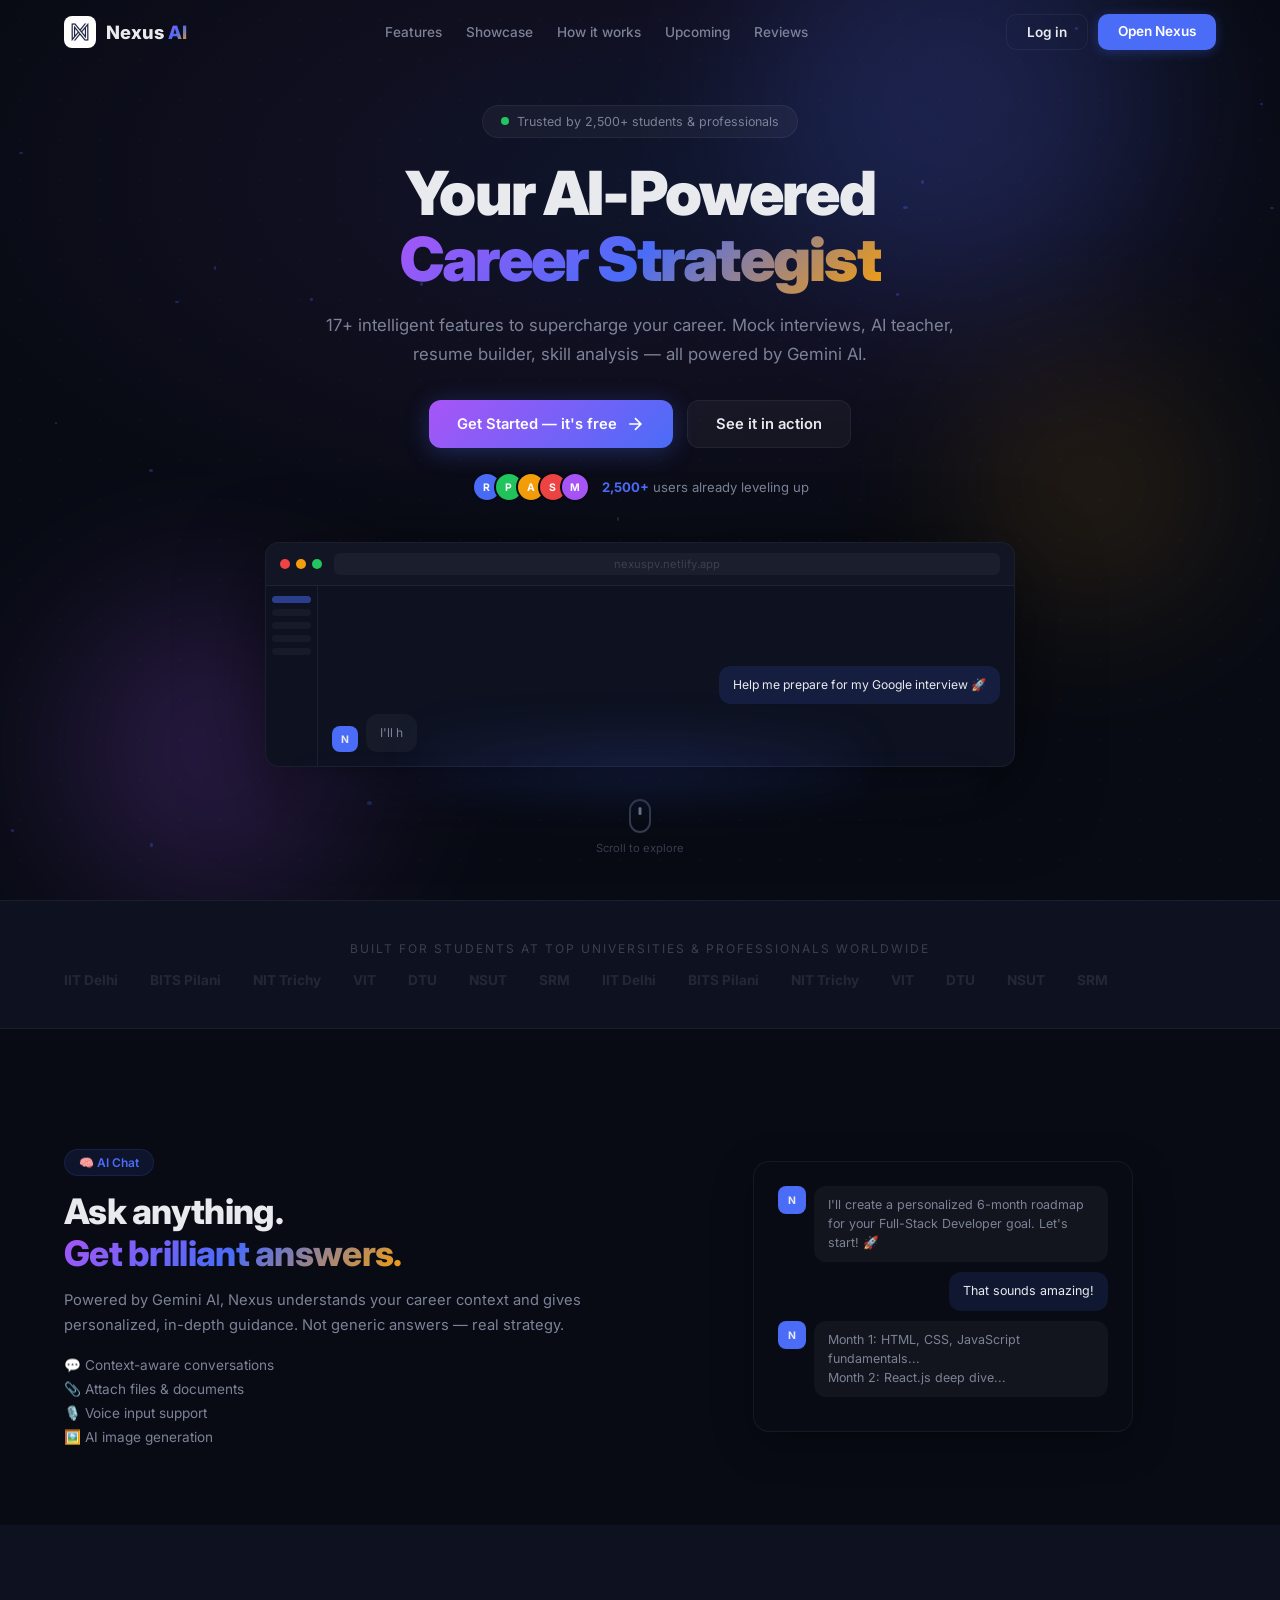
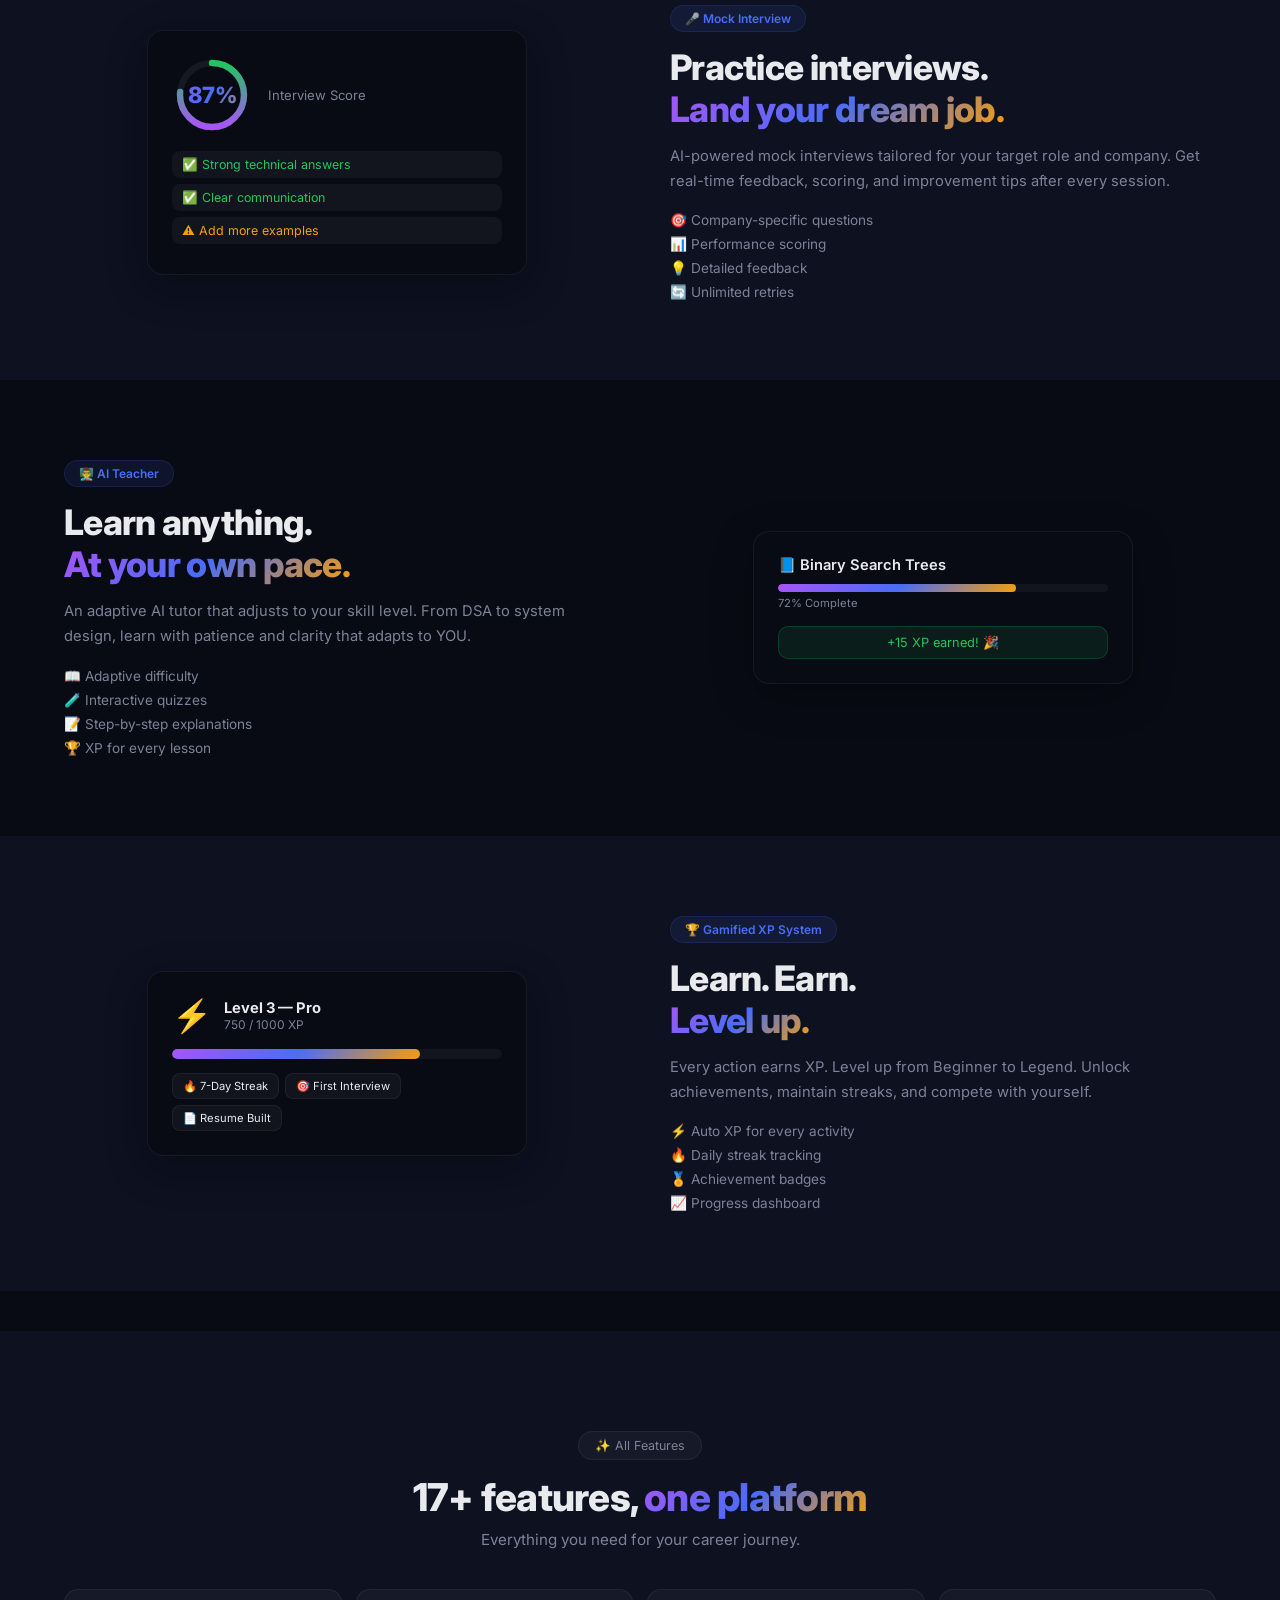
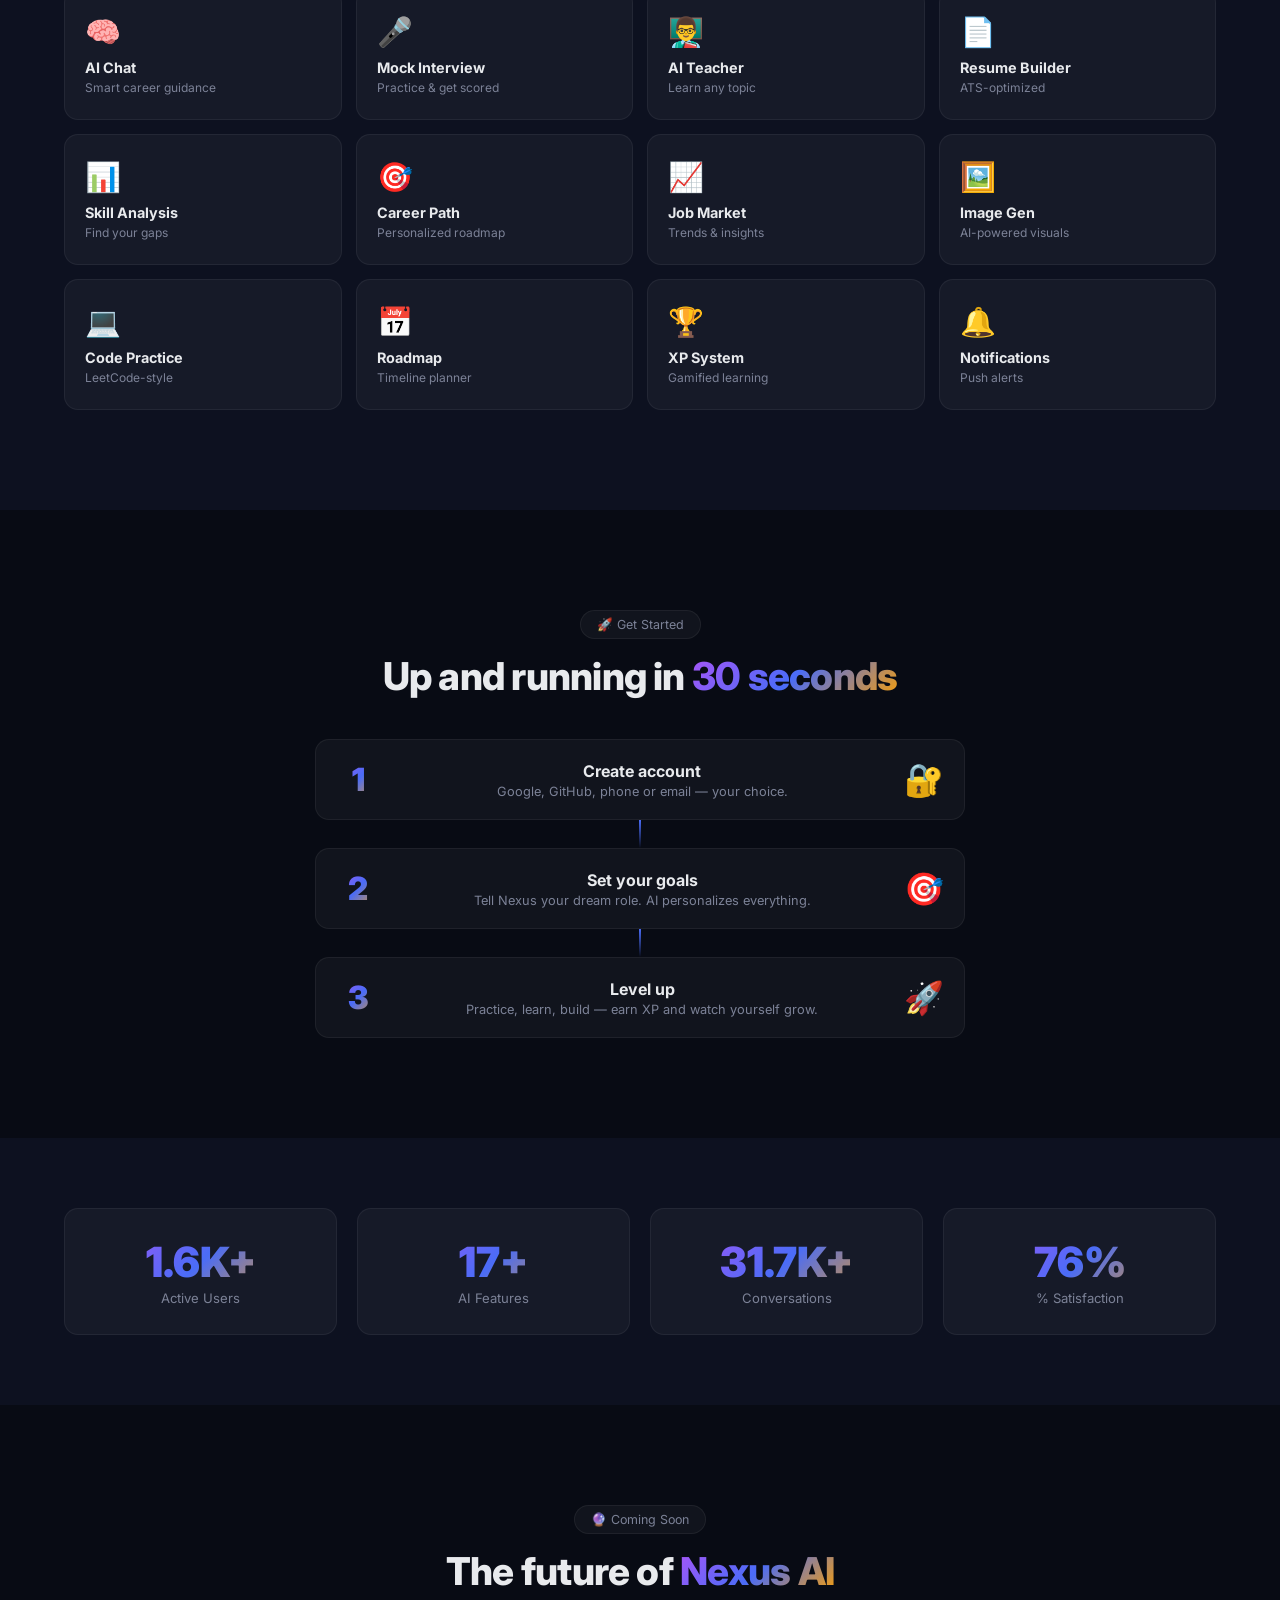
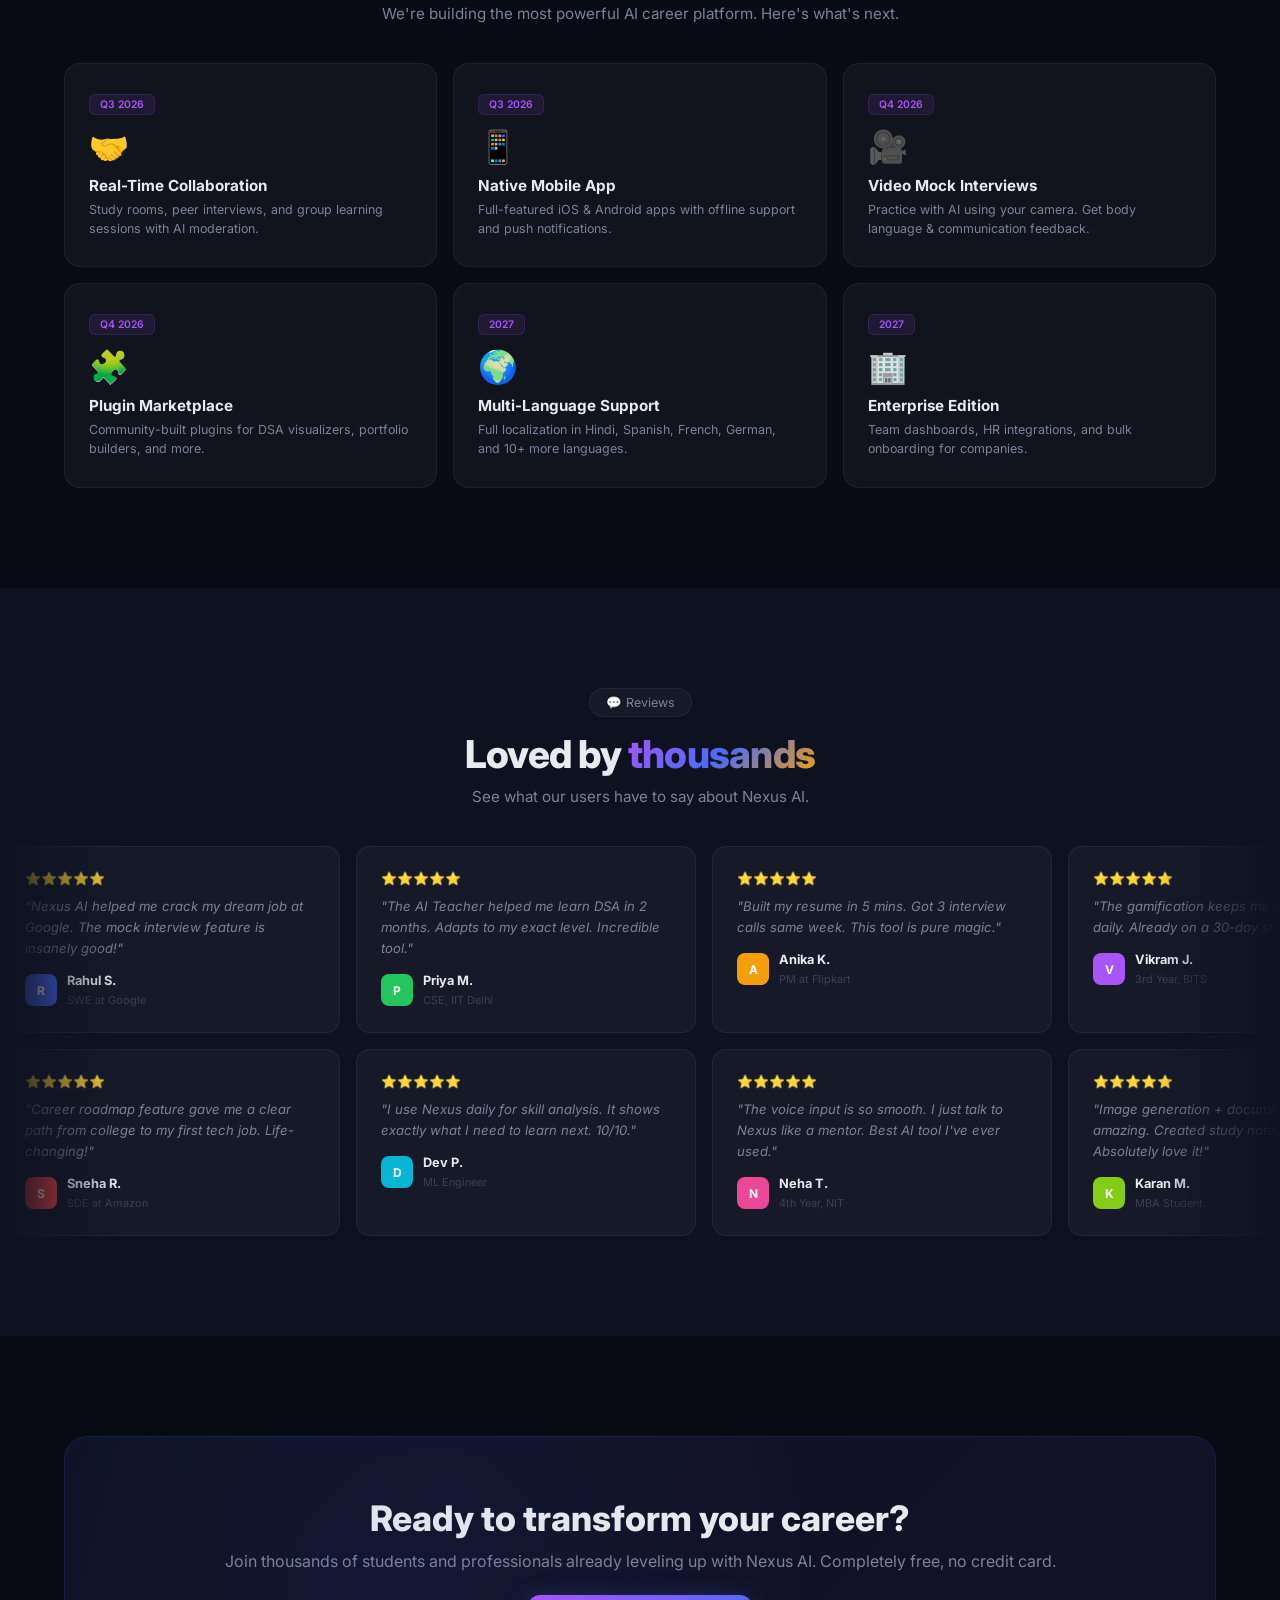
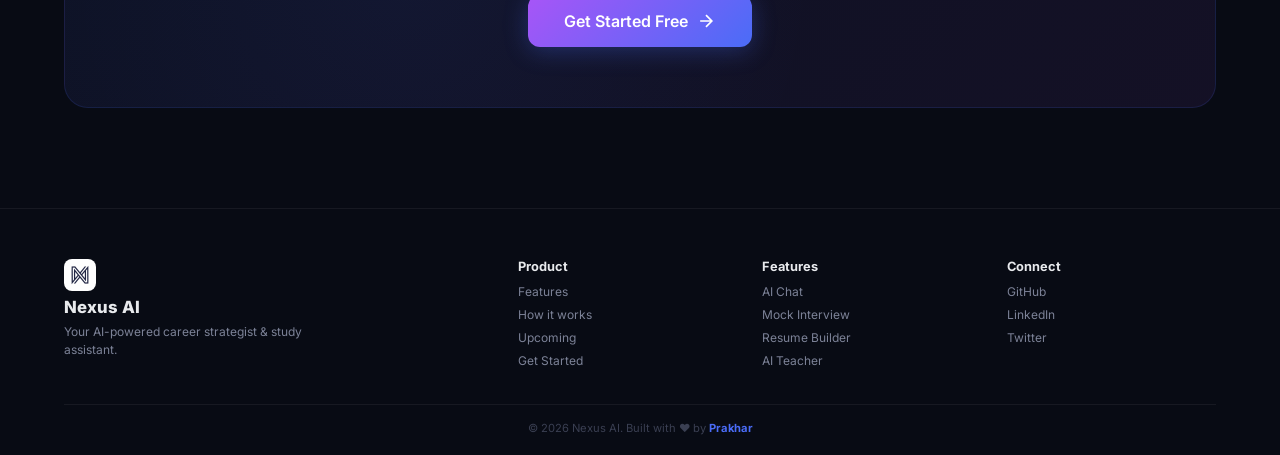
==== commit fefeb313: "v3.6: Scrolling marquee reviews + enhanced hover animations + logo bar marquee" ====
--- a/landing.html
+++ b/landing.html
@@ -67,7 +67,7 @@
 <!-- ===== LOGO BAR ===== -->
 <section class="logo-bar"><div class="section-inner">
 <p>Built for students at top universities & professionals worldwide</p>
-<div class="logos"><span>IIT Delhi</span><span>BITS Pilani</span><span>NIT Trichy</span><span>VIT</span><span>DTU</span><span>NSUT</span><span>SRM</span></div>
+<div class="logos"><span>IIT Delhi</span><span>BITS Pilani</span><span>NIT Trichy</span><span>VIT</span><span>DTU</span><span>NSUT</span><span>SRM</span><span>IIT Delhi</span><span>BITS Pilani</span><span>NIT Trichy</span><span>VIT</span><span>DTU</span><span>NSUT</span><span>SRM</span></div>
 </div></section>
 
 <!-- ===== SHOWCASE SECTIONS (Discord-style alternating) ===== -->
@@ -187,16 +187,35 @@
 </div>
 </section>
 
-<!-- ===== TESTIMONIALS ===== -->
+<!-- ===== TESTIMONIALS (Scrolling Marquee) ===== -->
 <section class="test-sec" id="testimonials">
 <div class="section-inner center">
     <div class="sec-badge anim-scroll">💬 Reviews</div>
     <h2 class="sec-title anim-scroll">Loved by <span class="g-text">thousands</span></h2>
-    <div class="test-grid">
-        <div class="tc anim-scroll"><div class="tc-stars">⭐⭐⭐⭐⭐</div><p>"Nexus AI helped me crack my dream job at Google. The mock interview feature is insanely good!"</p><div class="tc-author"><div class="tc-av" style="background:#4a6cf7">R</div><div><strong>Rahul S.</strong><span>SWE at Google</span></div></div></div>
-        <div class="tc anim-scroll"><div class="tc-stars">⭐⭐⭐⭐⭐</div><p>"The AI Teacher helped me learn DSA in 2 months. Adapts to my exact level. Incredible tool."</p><div class="tc-author"><div class="tc-av" style="background:#22c55e">P</div><div><strong>Priya M.</strong><span>CSE, IIT Delhi</span></div></div></div>
-        <div class="tc anim-scroll"><div class="tc-stars">⭐⭐⭐⭐⭐</div><p>"Built my resume in 5 minutes. Got 3 interview calls same week. This tool is pure magic."</p><div class="tc-author"><div class="tc-av" style="background:#f59e0b">A</div><div><strong>Anika K.</strong><span>PM at Flipkart</span></div></div></div>
-        <div class="tc anim-scroll"><div class="tc-stars">⭐⭐⭐⭐⭐</div><p>"The gamification keeps me coming back daily. Already on a 30-day streak. Can't stop learning!"</p><div class="tc-author"><div class="tc-av" style="background:#a855f7">V</div><div><strong>Vikram J.</strong><span>3rd Year, BITS</span></div></div></div>
+    <p class="sec-desc anim-scroll">See what our users have to say about Nexus AI.</p>
+</div>
+<div class="marquee-wrap">
+    <div class="marquee-track marquee-row-1">
+        <div class="tc"><div class="tc-stars">⭐⭐⭐⭐⭐</div><p>"Nexus AI helped me crack my dream job at Google. The mock interview feature is insanely good!"</p><div class="tc-author"><div class="tc-av" style="background:#4a6cf7">R</div><div><strong>Rahul S.</strong><span>SWE at Google</span></div></div></div>
+        <div class="tc"><div class="tc-stars">⭐⭐⭐⭐⭐</div><p>"The AI Teacher helped me learn DSA in 2 months. Adapts to my exact level. Incredible tool."</p><div class="tc-author"><div class="tc-av" style="background:#22c55e">P</div><div><strong>Priya M.</strong><span>CSE, IIT Delhi</span></div></div></div>
+        <div class="tc"><div class="tc-stars">⭐⭐⭐⭐⭐</div><p>"Built my resume in 5 mins. Got 3 interview calls same week. This tool is pure magic."</p><div class="tc-author"><div class="tc-av" style="background:#f59e0b">A</div><div><strong>Anika K.</strong><span>PM at Flipkart</span></div></div></div>
+        <div class="tc"><div class="tc-stars">⭐⭐⭐⭐⭐</div><p>"The gamification keeps me coming back daily. Already on a 30-day streak!"</p><div class="tc-author"><div class="tc-av" style="background:#a855f7">V</div><div><strong>Vikram J.</strong><span>3rd Year, BITS</span></div></div></div>
+        <!-- Duplicate for seamless loop -->
+        <div class="tc"><div class="tc-stars">⭐⭐⭐⭐⭐</div><p>"Nexus AI helped me crack my dream job at Google. The mock interview feature is insanely good!"</p><div class="tc-author"><div class="tc-av" style="background:#4a6cf7">R</div><div><strong>Rahul S.</strong><span>SWE at Google</span></div></div></div>
+        <div class="tc"><div class="tc-stars">⭐⭐⭐⭐⭐</div><p>"The AI Teacher helped me learn DSA in 2 months. Adapts to my exact level. Incredible tool."</p><div class="tc-author"><div class="tc-av" style="background:#22c55e">P</div><div><strong>Priya M.</strong><span>CSE, IIT Delhi</span></div></div></div>
+        <div class="tc"><div class="tc-stars">⭐⭐⭐⭐⭐</div><p>"Built my resume in 5 mins. Got 3 interview calls same week. This tool is pure magic."</p><div class="tc-author"><div class="tc-av" style="background:#f59e0b">A</div><div><strong>Anika K.</strong><span>PM at Flipkart</span></div></div></div>
+        <div class="tc"><div class="tc-stars">⭐⭐⭐⭐⭐</div><p>"The gamification keeps me coming back daily. Already on a 30-day streak!"</p><div class="tc-author"><div class="tc-av" style="background:#a855f7">V</div><div><strong>Vikram J.</strong><span>3rd Year, BITS</span></div></div></div>
+    </div>
+    <div class="marquee-track marquee-row-2">
+        <div class="tc"><div class="tc-stars">⭐⭐⭐⭐⭐</div><p>"Career roadmap feature gave me a clear path from college to my first tech job. Life-changing!"</p><div class="tc-author"><div class="tc-av" style="background:#ef4444">S</div><div><strong>Sneha R.</strong><span>SDE at Amazon</span></div></div></div>
+        <div class="tc"><div class="tc-stars">⭐⭐⭐⭐⭐</div><p>"I use Nexus daily for skill analysis. It shows exactly what I need to learn next. 10/10."</p><div class="tc-author"><div class="tc-av" style="background:#06b6d4">D</div><div><strong>Dev P.</strong><span>ML Engineer</span></div></div></div>
+        <div class="tc"><div class="tc-stars">⭐⭐⭐⭐⭐</div><p>"The voice input is so smooth. I just talk to Nexus like a mentor. Best AI tool I've ever used."</p><div class="tc-author"><div class="tc-av" style="background:#ec4899">N</div><div><strong>Neha T.</strong><span>4th Year, NIT</span></div></div></div>
+        <div class="tc"><div class="tc-stars">⭐⭐⭐⭐⭐</div><p>"Image generation + document export is amazing. Created study notes in seconds. Absolutely love it!"</p><div class="tc-author"><div class="tc-av" style="background:#84cc16">K</div><div><strong>Karan M.</strong><span>MBA Student</span></div></div></div>
+        <!-- Duplicate for seamless loop -->
+        <div class="tc"><div class="tc-stars">⭐⭐⭐⭐⭐</div><p>"Career roadmap feature gave me a clear path from college to my first tech job. Life-changing!"</p><div class="tc-author"><div class="tc-av" style="background:#ef4444">S</div><div><strong>Sneha R.</strong><span>SDE at Amazon</span></div></div></div>
+        <div class="tc"><div class="tc-stars">⭐⭐⭐⭐⭐</div><p>"I use Nexus daily for skill analysis. It shows exactly what I need to learn next. 10/10."</p><div class="tc-author"><div class="tc-av" style="background:#06b6d4">D</div><div><strong>Dev P.</strong><span>ML Engineer</span></div></div></div>
+        <div class="tc"><div class="tc-stars">⭐⭐⭐⭐⭐</div><p>"The voice input is so smooth. I just talk to Nexus like a mentor. Best AI tool I've ever used."</p><div class="tc-author"><div class="tc-av" style="background:#ec4899">N</div><div><strong>Neha T.</strong><span>4th Year, NIT</span></div></div></div>
+        <div class="tc"><div class="tc-stars">⭐⭐⭐⭐⭐</div><p>"Image generation + document export is amazing. Created study notes in seconds. Absolutely love it!"</p><div class="tc-author"><div class="tc-av" style="background:#84cc16">K</div><div><strong>Karan M.</strong><span>MBA Student</span></div></div></div>
     </div>
 </div>
 </section>
--- a/css/landing.css
+++ b/css/landing.css
@@ -77,7 +77,7 @@
 @keyframes scrl{0%{opacity:1;transform:translateX(-50%) translateY(0)}100%{opacity:0;transform:translateX(-50%) translateY(10px)}}
 
 /* LOGO BAR */
-.logo-bar{padding:40px 0;border-top:1px solid var(--bd);border-bottom:1px solid var(--bd);background:var(--bg2);}
+.logo-bar{padding:40px 0;border-top:1px solid var(--bd);border-bottom:1px solid var(--bd);background:var(--bg2);overflow:hidden;}
 .logo-bar .section-inner{text-align:center;}
 .logo-bar p{font-size:.75rem;color:var(--mt);text-transform:uppercase;letter-spacing:2px;margin-bottom:16px;}
 .logos{display:flex;justify-content:center;gap:32px;flex-wrap:wrap;}
@@ -147,19 +147,29 @@
 .up-status{display:inline-block;padding:3px 10px;border-radius:6px;background:rgba(168,85,247,.1);border:1px solid rgba(168,85,247,.15);font-size:.65rem;font-weight:600;color:var(--ac2);margin-bottom:12px;}
 .up-icon{font-size:2rem;margin-bottom:10px;}.up-card h3{font-size:.95rem;font-weight:700;margin-bottom:6px;}.up-card p{font-size:.78rem;color:var(--dm);line-height:1.5;}
 
-/* TESTIMONIALS */
-.test-sec{padding:100px 0;background:var(--bg2);}
-.test-grid{display:grid;grid-template-columns:repeat(4,1fr);gap:16px;margin-top:40px;text-align:left;}
-.tc{padding:24px;background:var(--sf);border:1px solid var(--bd);border-radius:14px;transition:all .3s;}
-.tc:hover{border-color:rgba(74,108,247,.15);transform:translateY(-3px);}
+/* TESTIMONIALS — Scrolling Marquee */
+.test-sec{padding:100px 0;background:var(--bg2);overflow:hidden;}
+.marquee-wrap{margin-top:40px;display:flex;flex-direction:column;gap:16px;position:relative;}
+.marquee-wrap::before,.marquee-wrap::after{content:'';position:absolute;top:0;bottom:0;width:120px;z-index:2;pointer-events:none;}
+.marquee-wrap::before{left:0;background:linear-gradient(to right,var(--bg2),transparent);}
+.marquee-wrap::after{right:0;background:linear-gradient(to left,var(--bg2),transparent);}
+.marquee-track{display:flex;gap:16px;width:max-content;}
+.marquee-row-1{animation:marquee-left 40s linear infinite;}
+.marquee-row-2{animation:marquee-right 45s linear infinite;}
+.marquee-wrap:hover .marquee-track{animation-play-state:paused;}
+@keyframes marquee-left{0%{transform:translateX(0)}100%{transform:translateX(-50%)}}
+@keyframes marquee-right{0%{transform:translateX(-50%)}100%{transform:translateX(0)}}
+.tc{min-width:320px;max-width:340px;padding:24px;background:var(--sf);border:1px solid var(--bd);border-radius:14px;transition:all .3s;flex-shrink:0;}
+.tc:hover{border-color:rgba(74,108,247,.2);transform:translateY(-3px);box-shadow:0 8px 24px rgba(74,108,247,.1);}
 .tc-stars{font-size:.8rem;margin-bottom:10px;}.tc p{font-size:.82rem;color:var(--dm);line-height:1.6;margin-bottom:14px;font-style:italic;}
 .tc-author{display:flex;align-items:center;gap:10px;}.tc-av{width:32px;height:32px;border-radius:8px;display:flex;align-items:center;justify-content:center;font-weight:700;font-size:.75rem;color:#fff;flex-shrink:0;}
 .tc-author strong{display:block;font-size:.8rem;}.tc-author span{font-size:.68rem;color:var(--mt);}
 
 /* FINAL CTA */
-.final-cta{padding:100px 0;}
+.final-cta{padding:100px 0;position:relative;}
 .cta-block{padding:60px 40px;background:linear-gradient(135deg,rgba(74,108,247,.08),rgba(168,85,247,.08));border:1px solid rgba(74,108,247,.15);border-radius:24px;position:relative;overflow:hidden;}
-.cta-block-bg{position:absolute;inset:0;background:radial-gradient(circle at 30% 50%,rgba(74,108,247,.06),transparent 50%);pointer-events:none;}
+.cta-block-bg{position:absolute;inset:0;background:radial-gradient(circle at 30% 50%,rgba(74,108,247,.06),transparent 50%);pointer-events:none;animation:cta-glow 6s ease-in-out infinite;}
+@keyframes cta-glow{0%,100%{opacity:.6}50%{opacity:1}}
 .cta-block h2{font-size:2.2rem;font-weight:800;margin-bottom:12px;}.cta-block p{font-size:1rem;color:var(--dm);margin-bottom:24px;}
 
 /* FOOTER */
@@ -175,10 +185,25 @@
 @keyframes au{to{opacity:1;transform:translateY(0)}}
 .anim-scroll{opacity:0;transform:translateY(28px);transition:all .6s cubic-bezier(.34,1.56,.64,1);}.anim-scroll.visible{opacity:1;transform:translateY(0);}
 
+/* Enhanced hover glows */
+.fc::before{content:'';position:absolute;inset:-1px;border-radius:15px;background:var(--gr);opacity:0;transition:opacity .3s;z-index:-1;filter:blur(8px);}
+.fc:hover::before{opacity:.12;}
+.show-visual{transition:transform .6s cubic-bezier(.34,1.56,.64,1);}
+.show-visual.visible{animation:sv-pop .8s cubic-bezier(.34,1.56,.64,1);}
+@keyframes sv-pop{from{opacity:0;transform:scale(.9) translateY(20px)}to{opacity:1;transform:scale(1) translateY(0)}}
+.sv-card{transition:transform .3s,box-shadow .3s;}.sv-card:hover{transform:translateY(-4px) scale(1.01);box-shadow:0 16px 48px rgba(0,0,0,.4);}
+.step{transition:all .3s;}.step:hover{border-color:rgba(74,108,247,.15);transform:translateX(6px);box-shadow:0 4px 16px rgba(0,0,0,.15);}
+.stat{transition:all .3s;}.stat:hover{border-color:rgba(74,108,247,.15);transform:scale(1.03);}
+.up-card{transition:all .4s cubic-bezier(.34,1.56,.64,1);}
+
+/* Logo bar marquee */
+.logos{animation:logo-scroll 20s linear infinite;width:max-content;}
+@keyframes logo-scroll{0%{transform:translateX(0)}100%{transform:translateX(-50%)}}
+
 /* MOBILE */
 @media(max-width:900px){
 .nav-links{display:none;position:fixed;top:56px;left:0;right:0;background:rgba(8,11,20,.97);backdrop-filter:blur(16px);flex-direction:column;padding:16px 24px;gap:14px;border-bottom:1px solid var(--bd);}.nav-links.open{display:flex;}.hamburger{display:block;}
 .hero-title{font-size:2.2rem;}.hero-desc{font-size:.88rem;}.show-row,.show-row-rev{flex-direction:column;gap:32px;text-align:center;}
-.feat-grid{grid-template-columns:repeat(2,1fr);}.stats-row{grid-template-columns:repeat(2,1fr);}.upcoming-grid{grid-template-columns:1fr 1fr;}.test-grid{grid-template-columns:1fr 1fr;}.f-top{grid-template-columns:1fr 1fr;gap:20px;}.section-title,.sec-title{font-size:1.7rem;}}
+.feat-grid{grid-template-columns:repeat(2,1fr);}.stats-row{grid-template-columns:repeat(2,1fr);}.upcoming-grid{grid-template-columns:1fr 1fr;}.f-top{grid-template-columns:1fr 1fr;gap:20px;}.section-title,.sec-title{font-size:1.7rem;}}
 @media(max-width:560px){
-.hero-title{font-size:1.8rem;}.hero-ctas{flex-direction:column;align-items:center;}.feat-grid{grid-template-columns:1fr;}.upcoming-grid{grid-template-columns:1fr;}.test-grid{grid-template-columns:1fr;}.stats-row{grid-template-columns:1fr 1fr;}.f-top{grid-template-columns:1fr;}.mockup-window{border-radius:10px;}.cta-block{padding:32px 18px;}.cta-block h2{font-size:1.5rem;}.show-text h2{font-size:1.6rem;}.step{flex-wrap:wrap;gap:10px;}.step-e{display:none;}}
+.hero-title{font-size:1.8rem;}.hero-ctas{flex-direction:column;align-items:center;}.feat-grid{grid-template-columns:1fr;}.upcoming-grid{grid-template-columns:1fr;}.stats-row{grid-template-columns:1fr 1fr;}.f-top{grid-template-columns:1fr;}.mockup-window{border-radius:10px;}.cta-block{padding:32px 18px;}.cta-block h2{font-size:1.5rem;}.show-text h2{font-size:1.6rem;}.step{flex-wrap:wrap;gap:10px;}.step-e{display:none;}.tc{min-width:280px;}}
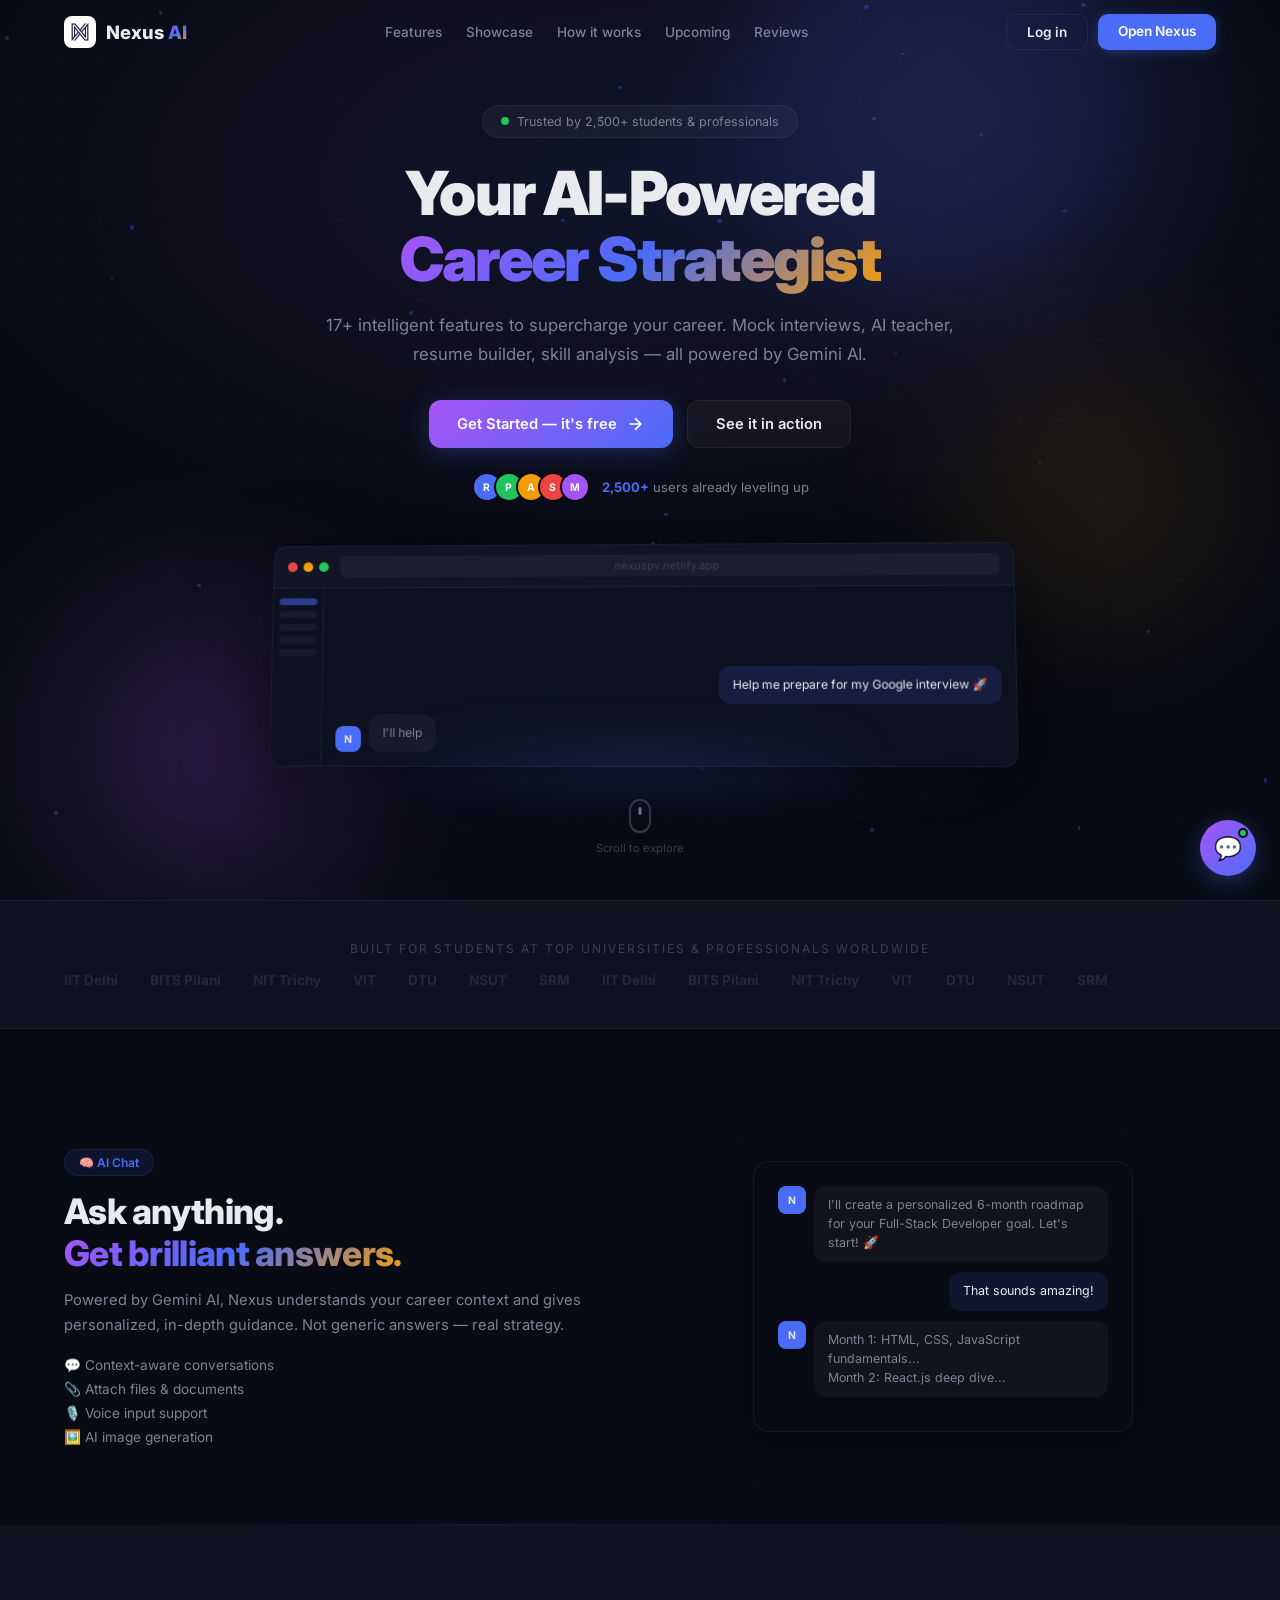
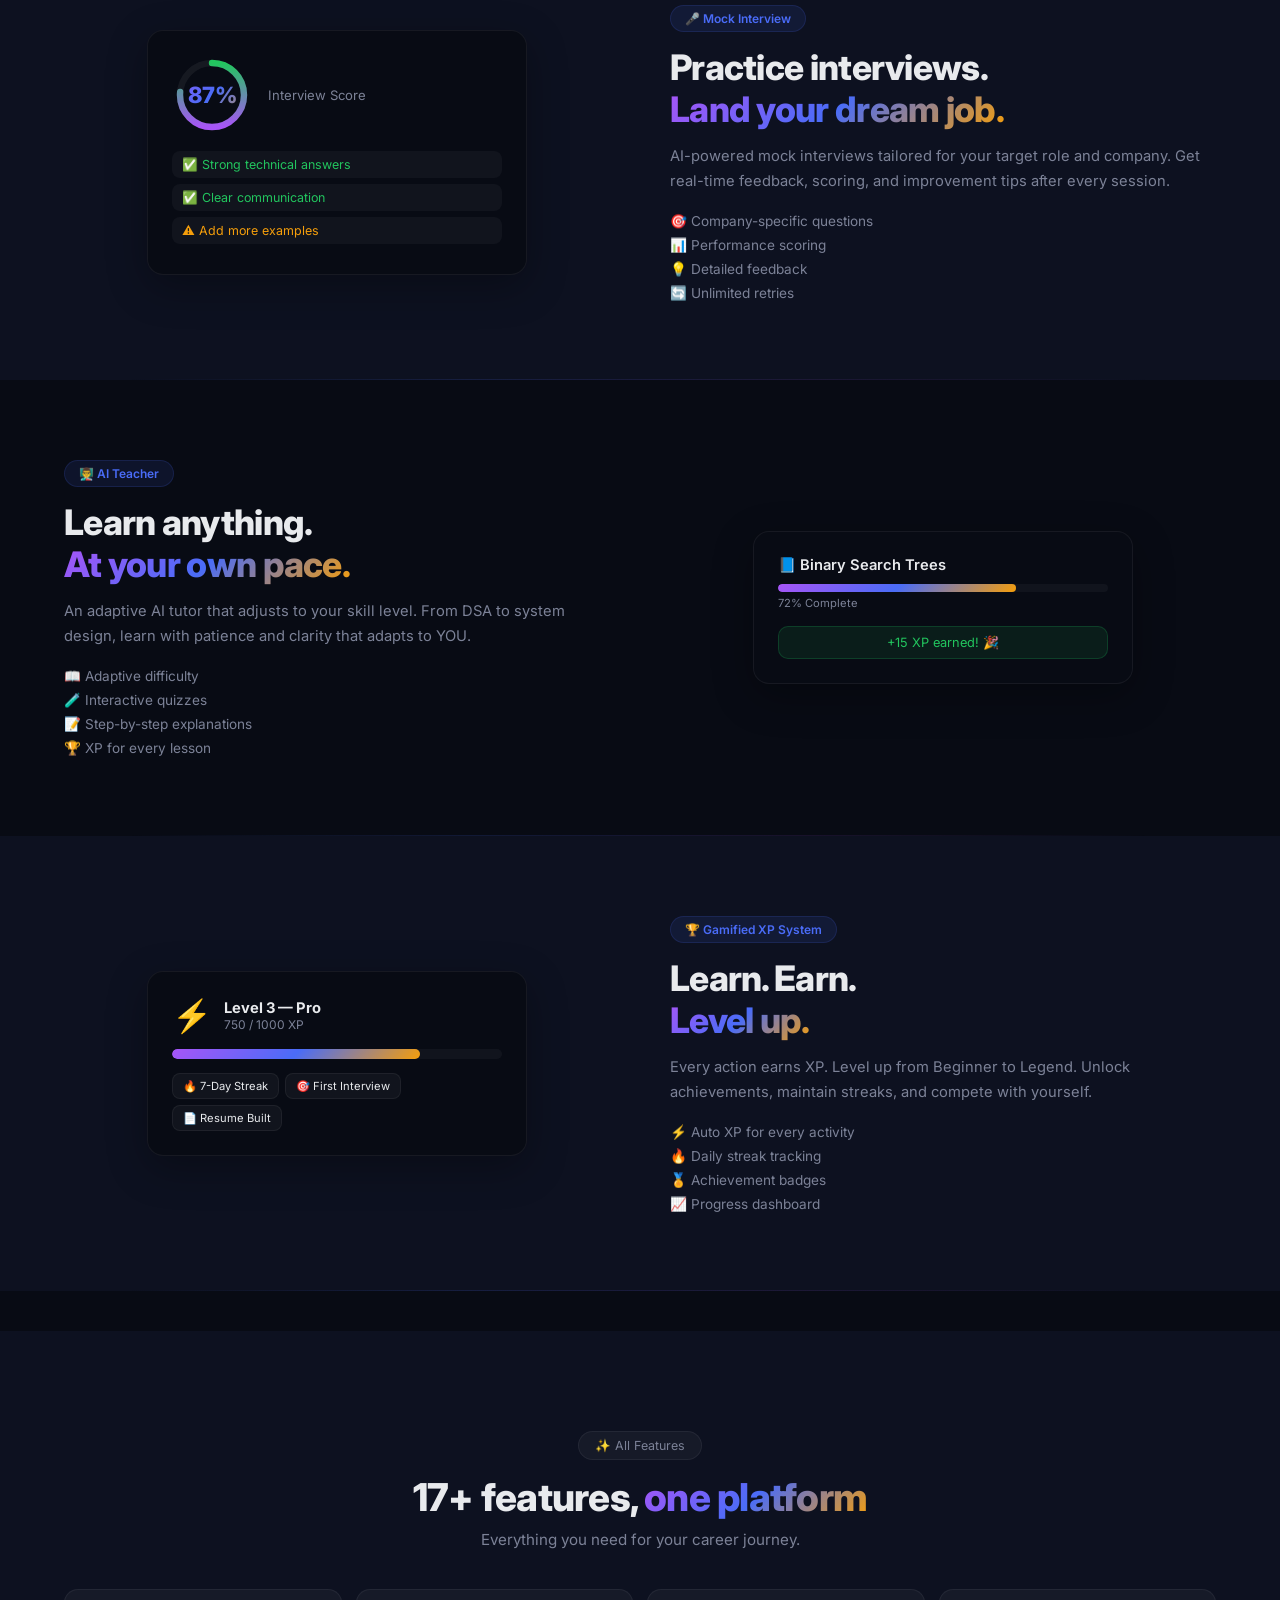
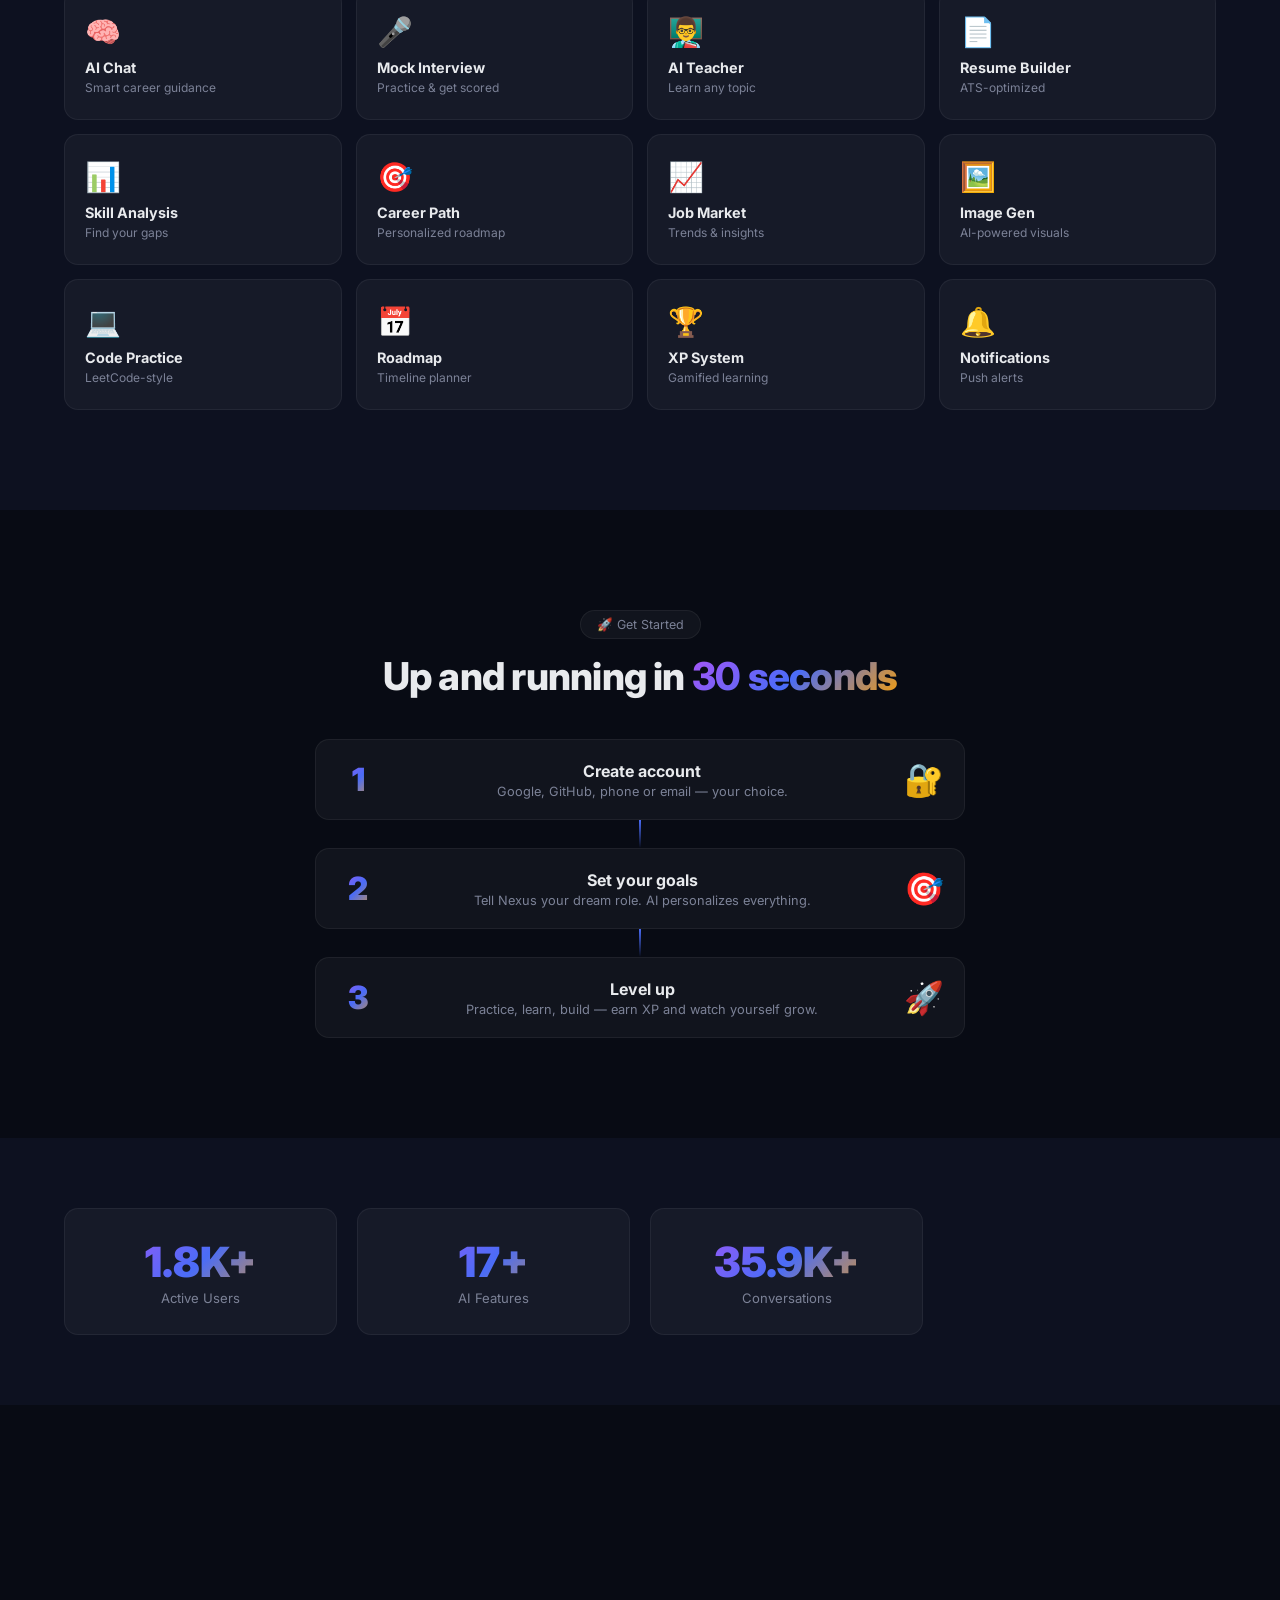
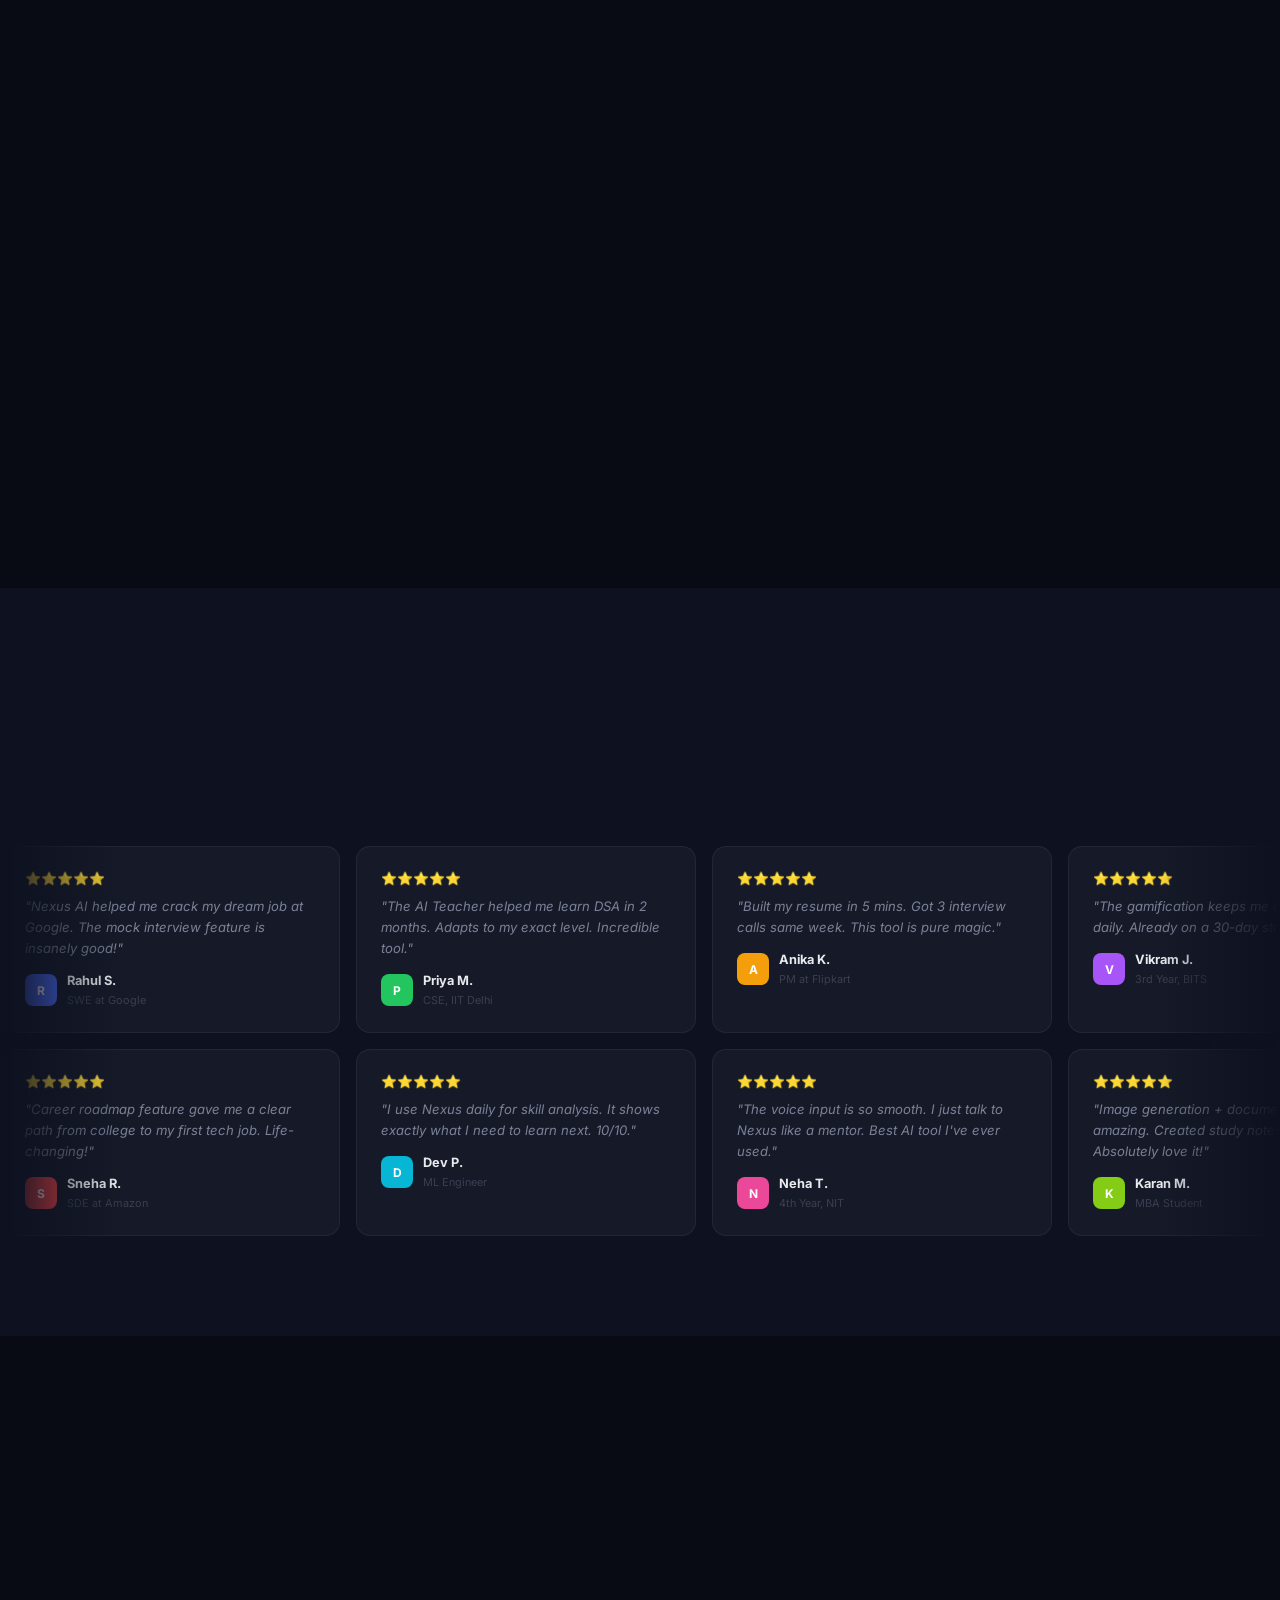
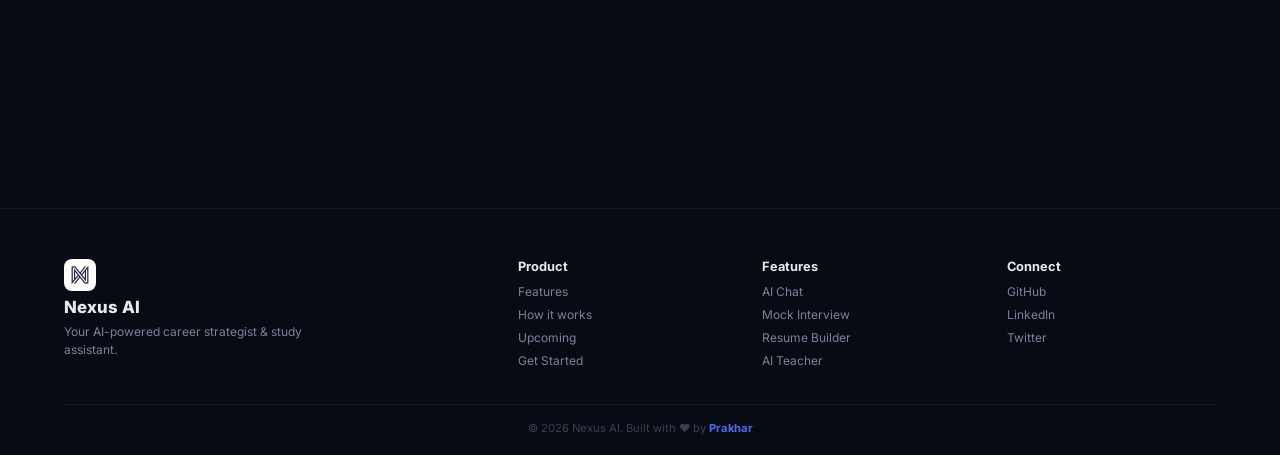
==== commit b6e060d1: "feat: Landing page 3D upgrade + Chatbot widget Major visual upgrade:  3D Effects: - Perspective tilt" ====
--- a/landing.html
+++ b/landing.html
@@ -245,15 +245,47 @@
 </div>
 </footer>
 
+<!-- FLOATING 3D SHAPES -->
+<div class="float-shapes">
+<div class="fshape"></div><div class="fshape"></div><div class="fshape"></div>
+<div class="fshape"></div><div class="fshape"></div><div class="fshape"></div>
+</div>
+
+<!-- CHATBOT WIDGET -->
+<button class="chatbot-fab" id="chatbot-fab" aria-label="Open chat">💬<span class="chatbot-fab-dot"></span></button>
+<div class="chatbot-panel" id="chatbot-panel">
+    <div class="cb-header">
+        <div class="cb-header-av">N</div>
+        <div class="cb-header-info"><h4>Nexus AI</h4><span>🟢 Always online</span></div>
+        <button class="cb-header-close" id="cb-close">✕</button>
+    </div>
+    <div class="cb-messages" id="cb-messages">
+        <div class="cb-msg">
+            <div class="cb-msg-av">N</div>
+            <div class="cb-bubble">Hey! 👋 I'm Nexus. Ask me anything about our platform, features, pricing, or how to get started!</div>
+        </div>
+    </div>
+    <div class="cb-quick" id="cb-quick">
+        <button class="cb-chip" data-q="What is Nexus AI?">What is Nexus?</button>
+        <button class="cb-chip" data-q="What features do you have?">Features</button>
+        <button class="cb-chip" data-q="Is it free?">Pricing</button>
+        <button class="cb-chip" data-q="How do I get started?">Get started</button>
+    </div>
+    <div class="cb-input-area">
+        <input class="cb-input" id="cb-input" placeholder="Ask me anything..." autocomplete="off">
+        <button class="cb-send" id="cb-send"><svg viewBox="0 0 24 24" fill="none" stroke="currentColor" stroke-width="2"><path d="M5 12h14M12 5l7 7-7 7"/></svg></button>
+    </div>
+</div>
+
 <script>
 const nav=document.getElementById('nav');
 window.addEventListener('scroll',()=>nav.classList.toggle('scrolled',scrollY>40));
 document.getElementById('hamburger').addEventListener('click',function(){document.getElementById('nav-links').classList.toggle('open');this.classList.toggle('open');});
 document.querySelectorAll('a[href^="#"]').forEach(a=>{a.addEventListener('click',e=>{e.preventDefault();document.querySelector(a.getAttribute('href'))?.scrollIntoView({behavior:'smooth'});document.getElementById('nav-links').classList.remove('open');document.getElementById('hamburger').classList.remove('open');});});
 
-// Scroll animations
-const obs=new IntersectionObserver(entries=>{entries.forEach(e=>{if(e.isIntersecting){const d=e.target.dataset.delay||0;setTimeout(()=>e.target.classList.add('visible'),d*80);}});},{threshold:0.1,rootMargin:'0px 0px -50px 0px'});
-document.querySelectorAll('.anim-scroll').forEach(el=>obs.observe(el));
+// Scroll animations with stagger
+const obs=new IntersectionObserver(entries=>{entries.forEach((e,i)=>{if(e.isIntersecting){const d=e.target.dataset.delay||0;setTimeout(()=>e.target.classList.add('visible'),d*80+i*40);}});},{threshold:0.1,rootMargin:'0px 0px -50px 0px'});
+document.querySelectorAll('.anim-scroll').forEach((el,i)=>{el.dataset.delay=el.dataset.delay||Math.floor(i/4);obs.observe(el);});
 
 // Counters
 const cObs=new IntersectionObserver(entries=>{entries.forEach(e=>{if(e.isIntersecting){const el=e.target,t=+el.dataset.target;let c=0;const s=Math.ceil(t/60);const tm=setInterval(()=>{c+=s;if(c>=t){c=t;clearInterval(tm);}el.textContent=c>=1000?(c/1000).toFixed(1)+'K+':c+(t===98?'%':'+');},25);cObs.unobserve(el);}});},{threshold:0.5});
@@ -268,11 +300,141 @@
 
 // Particles
 const pc=document.getElementById('particles');
-if(pc)for(let i=0;i<25;i++){const p=document.createElement('div');p.className='particle';p.style.cssText=`left:${Math.random()*100}%;top:${Math.random()*100}%;animation-delay:${Math.random()*5}s;animation-duration:${4+Math.random()*6}s;width:${2+Math.random()*3}px;height:${2+Math.random()*3}px;`;pc.appendChild(p);}
+if(pc)for(let i=0;i<35;i++){const p=document.createElement('div');p.className='particle';p.style.cssText=`left:${Math.random()*100}%;top:${Math.random()*100}%;animation-delay:${Math.random()*5}s;animation-duration:${4+Math.random()*6}s;width:${2+Math.random()*3}px;height:${2+Math.random()*3}px;`;pc.appendChild(p);}
 
 // XP bar animation
 const xpObs=new IntersectionObserver(entries=>{entries.forEach(e=>{if(e.isIntersecting){e.target.querySelector('.sv-xp-fill')?.style.setProperty('width','75%');xpObs.unobserve(e.target);}});},{threshold:0.5});
 document.querySelectorAll('.sv-xp').forEach(el=>xpObs.observe(el));
+
+// ======== 3D TILT EFFECT (mouse-tracking on cards) ========
+document.querySelectorAll('.sv-card, .up-card').forEach(card => {
+    card.addEventListener('mousemove', e => {
+        const rect = card.getBoundingClientRect();
+        const x = (e.clientX - rect.left) / rect.width - 0.5;
+        const y = (e.clientY - rect.top) / rect.height - 0.5;
+        card.style.transform = `translateY(-6px) rotateX(${-y * 10}deg) rotateY(${x * 10}deg) scale(1.02)`;
+    });
+    card.addEventListener('mouseleave', () => {
+        card.style.transform = '';
+    });
+});
+
+// ======== PARALLAX SCROLL ========
+let ticking = false;
+window.addEventListener('scroll', () => {
+    if (!ticking) {
+        requestAnimationFrame(() => {
+            const scrollY = window.scrollY;
+            const orbs = document.querySelectorAll('.h-orb');
+            orbs.forEach((orb, i) => {
+                const speed = 0.05 + i * 0.02;
+                orb.style.transform = `translateY(${scrollY * speed}px)`;
+            });
+            ticking = false;
+        });
+        ticking = true;
+    }
+});
+
+// ======== CHATBOT ========
+const chatbotFab = document.getElementById('chatbot-fab');
+const chatbotPanel = document.getElementById('chatbot-panel');
+const cbClose = document.getElementById('cb-close');
+const cbMessages = document.getElementById('cb-messages');
+const cbInput = document.getElementById('cb-input');
+const cbSend = document.getElementById('cb-send');
+const cbQuick = document.getElementById('cb-quick');
+
+// Toggle
+chatbotFab.addEventListener('click', () => {
+    chatbotPanel.classList.toggle('open');
+    chatbotFab.classList.toggle('open');
+    chatbotFab.textContent = chatbotPanel.classList.contains('open') ? '✕' : '💬';
+    if (chatbotPanel.classList.contains('open')) cbInput.focus();
+});
+cbClose.addEventListener('click', () => {
+    chatbotPanel.classList.remove('open');
+    chatbotFab.classList.remove('open');
+    chatbotFab.innerHTML = '💬<span class="chatbot-fab-dot"></span>';
+});
+
+// Knowledge base for chatbot
+const CB_ANSWERS = {
+    'what is nexus': `Nexus AI is your **AI-powered Career Strategist & Study Assistant**! 🚀\n\nIt combines 17+ intelligent features including Mock Interviews, AI Teacher, Resume Builder, Skill Analysis, and more — all powered by Google's Gemini AI.\n\nIt's designed to help students and professionals level up their careers.`,
+    'features': `Here are our **17+ features**:\n\n🧠 AI Chat — Smart career guidance\n🎤 Mock Interview — Practice & get scored\n👨‍🏫 AI Teacher — Learn any topic\n📄 Resume Builder — ATS-optimized\n📊 Skill Analysis — Find your gaps\n🎯 Career Path — Personalized roadmap\n💻 Coding Practice — LeetCode-style\n📅 Roadmaps — Timeline planner\n🏆 XP System — Gamified learning\n🖼️ Image Generation — AI visuals\n\n...and many more! Try it free →`,
+    'free': `Yes! **Nexus AI is completely free** to use! 🎉\n\nNo credit card required. No hidden charges. All 17+ features are available to every user.\n\nJust sign up with Google, GitHub, or email and start using it immediately.`,
+    'pricing': `**Nexus AI is 100% free!** 🎉\n\nAll features including AI Chat, Mock Interviews, Resume Builder, and the XP system are completely free.\n\nNo subscriptions, no paywalls. Built by Prakhar for students everywhere.`,
+    'get started': `Getting started is super easy! 🚀\n\n**3 simple steps:**\n1. Click "Get Started" → Sign up (Google/GitHub/Email)\n2. Complete the quick onboarding (pick your goals)\n3. Start chatting with Nexus AI!\n\nThe AI personalizes everything based on your goals from day 1.`,
+    'interview': `Our **Mock Interview** feature is loved by users! 🎤\n\n• Company-specific questions (Google, Amazon, Microsoft, etc.)\n• HR, Technical, and System Design rounds\n• Real-time feedback & scoring after each answer\n• Detailed scorecard with improvement tips\n• Unlimited practice sessions\n\nUsers have reported landing jobs at top companies after practicing!`,
+    'resume': `The **Resume Builder** creates ATS-optimized resumes in minutes! 📄\n\n• AI-powered content optimization\n• ATS score checker (get 90%+ scores)\n• Action verb suggestions\n• Project ideas that match your target role\n• Export-ready format\n\nOne user got 3 interview calls in the same week!`,
+    'who made': `Nexus AI was built by **Prakhar** — a passionate developer creating AI tools for students and professionals. 💻\n\nThe platform is powered by Google's Gemini AI and hosted on Netlify.`,
+    'contact': `You can reach us through:\n\n🐙 **GitHub**: github.com/prakhar9044-code\n💼 **LinkedIn**: Connect with Prakhar\n📧 **Email**: Through the platform\n\nWe'd love to hear from you!`,
+    'mobile': `Nexus AI works great on mobile! 📱\n\nIt's a **Progressive Web App (PWA)**, so you can:\n• Use it directly in your browser\n• Add to home screen for app-like experience\n• Works offline for basic features\n\nA native iOS & Android app is coming in Q3 2026!`,
+    'teacher': `The **AI Teacher** is like having a personal tutor 24/7! 👨‍🏫\n\n• Adapts to YOUR skill level automatically\n• Teaches with analogies & real-world examples\n• Interactive quizzes after each concept\n• Tracks your understanding level\n• From DSA to System Design — any topic!\n\nStudents say it's better than most online courses.`,
+};
+
+function findAnswer(msg) {
+    const lower = msg.toLowerCase();
+    for (const [key, answer] of Object.entries(CB_ANSWERS)) {
+        const words = key.split(/\s+/);
+        if (words.every(w => lower.includes(w))) return answer;
+    }
+    // Fallback smart matching
+    if (lower.includes('interview') || lower.includes('mock')) return CB_ANSWERS['interview'];
+    if (lower.includes('resume') || lower.includes('cv')) return CB_ANSWERS['resume'];
+    if (lower.includes('feature')) return CB_ANSWERS['features'];
+    if (lower.includes('price') || lower.includes('cost') || lower.includes('free') || lower.includes('pay')) return CB_ANSWERS['pricing'];
+    if (lower.includes('start') || lower.includes('sign') || lower.includes('register') || lower.includes('join')) return CB_ANSWERS['get started'];
+    if (lower.includes('mobile') || lower.includes('app') || lower.includes('phone') || lower.includes('android') || lower.includes('ios')) return CB_ANSWERS['mobile'];
+    if (lower.includes('teach') || lower.includes('learn') || lower.includes('tutor')) return CB_ANSWERS['teacher'];
+    if (lower.includes('who') || lower.includes('made') || lower.includes('built') || lower.includes('creator') || lower.includes('prakhar')) return CB_ANSWERS['who made'];
+    if (lower.includes('contact') || lower.includes('email') || lower.includes('reach') || lower.includes('support')) return CB_ANSWERS['contact'];
+    if (lower.includes('nexus') || lower.includes('what is') || lower.includes('about')) return CB_ANSWERS['what is nexus'];
+    return `Great question! 😊 I might not have the specific answer, but our AI inside the app definitely does!\n\n**Try these:**\n• Click "Get Started" to use the full AI\n• Ask about features, pricing, or getting started\n• Or ask about specific tools like Mock Interview, Resume Builder, etc.`;
+}
+
+function addCbMsg(text, isUser = false) {
+    const div = document.createElement('div');
+    div.className = 'cb-msg' + (isUser ? ' user' : '');
+    const formatted = text.replace(/\*\*(.+?)\*\*/g, '<strong>$1</strong>').replace(/\n/g, '<br>');
+    div.innerHTML = isUser
+        ? `<div class="cb-bubble">${formatted}</div>`
+        : `<div class="cb-msg-av">N</div><div class="cb-bubble">${formatted}</div>`;
+    cbMessages.appendChild(div);
+    cbMessages.scrollTop = cbMessages.scrollHeight;
+}
+
+function showTyping() {
+    const div = document.createElement('div');
+    div.className = 'cb-msg cb-typing-msg';
+    div.innerHTML = '<div class="cb-msg-av">N</div><div class="cb-typing"><i></i><i></i><i></i></div>';
+    cbMessages.appendChild(div);
+    cbMessages.scrollTop = cbMessages.scrollHeight;
+    return div;
+}
+
+function handleCbSend() {
+    const text = cbInput.value.trim();
+    if (!text) return;
+    addCbMsg(text, true);
+    cbInput.value = '';
+    cbQuick.style.display = 'none';
+    const typing = showTyping();
+    setTimeout(() => {
+        typing.remove();
+        const answer = findAnswer(text);
+        addCbMsg(answer);
+    }, 800 + Math.random() * 600);
+}
+
+cbSend.addEventListener('click', handleCbSend);
+cbInput.addEventListener('keydown', e => { if (e.key === 'Enter') handleCbSend(); });
+cbQuick.querySelectorAll('.cb-chip').forEach(chip => {
+    chip.addEventListener('click', () => {
+        cbInput.value = chip.dataset.q;
+        handleCbSend();
+    });
+});
 </script>
 </body>
 </html>
--- a/css/landing.css
+++ b/css/landing.css
@@ -179,31 +179,138 @@
 .f-col{display:flex;flex-direction:column;gap:8px;}.f-col h4{font-size:.8rem;font-weight:700;margin-bottom:2px;}.f-col a{font-size:.75rem;color:var(--dm);text-decoration:none;transition:color .2s;}.f-col a:hover{color:var(--ac);}
 .f-bottom{border-top:1px solid var(--bd);padding-top:16px;text-align:center;font-size:.7rem;color:var(--mt);}.f-bottom strong{color:var(--ac);}
 
-/* ANIMATIONS */
+/* ANIMATIONS — Enhanced 3D */
 .anim-up{opacity:0;transform:translateY(24px);animation:au .7s cubic-bezier(.34,1.56,.64,1) forwards;}
 .d1{animation-delay:.12s}.d2{animation-delay:.24s}.d3{animation-delay:.36s}.d4{animation-delay:.48s}.d5{animation-delay:.6s}
 @keyframes au{to{opacity:1;transform:translateY(0)}}
-.anim-scroll{opacity:0;transform:translateY(28px);transition:all .6s cubic-bezier(.34,1.56,.64,1);}.anim-scroll.visible{opacity:1;transform:translateY(0);}
-
-/* Enhanced hover glows */
+.anim-scroll{opacity:0;transform:translateY(36px) scale(.97);transition:all .7s cubic-bezier(.34,1.56,.64,1);}
+.anim-scroll.visible{opacity:1;transform:translateY(0) scale(1);}
+
+/* 3D Perspective on Hero Mockup */
+.hero-mockup{perspective:1200px;transform-style:preserve-3d;}
+.mockup-window{transform:rotateX(4deg) rotateY(-2deg);transform-origin:center bottom;transition:transform .6s cubic-bezier(.34,1.56,.64,1);}
+.hero-mockup:hover .mockup-window{transform:rotateX(0deg) rotateY(0deg) scale(1.02);}
+
+/* 3D Card Hovers */
+.fc{transform-style:preserve-3d;perspective:800px;transition:all .4s cubic-bezier(.34,1.56,.64,1);position:relative;overflow:hidden;}
+.fc:hover{border-color:rgba(74,108,247,.25);background:rgba(74,108,247,.04);transform:translateY(-6px) rotateX(-3deg) rotateY(2deg);box-shadow:0 16px 40px rgba(74,108,247,.12),0 4px 12px rgba(0,0,0,.3);}
+.fc::after{content:'';position:absolute;top:0;left:0;right:0;height:2px;background:var(--gr);opacity:0;transition:opacity .3s;}.fc:hover::after{opacity:1;}
 .fc::before{content:'';position:absolute;inset:-1px;border-radius:15px;background:var(--gr);opacity:0;transition:opacity .3s;z-index:-1;filter:blur(8px);}
 .fc:hover::before{opacity:.12;}
-.show-visual{transition:transform .6s cubic-bezier(.34,1.56,.64,1);}
+/* Stagger animation on feature grid children */
+.feat-grid .fc:nth-child(1){transition-delay:0s}.feat-grid .fc:nth-child(2){transition-delay:.05s}.feat-grid .fc:nth-child(3){transition-delay:.1s}.feat-grid .fc:nth-child(4){transition-delay:.15s}
+.feat-grid .fc:nth-child(5){transition-delay:.2s}.feat-grid .fc:nth-child(6){transition-delay:.25s}.feat-grid .fc:nth-child(7){transition-delay:.3s}.feat-grid .fc:nth-child(8){transition-delay:.35s}
+.feat-grid .fc:nth-child(9){transition-delay:.4s}.feat-grid .fc:nth-child(10){transition-delay:.45s}.feat-grid .fc:nth-child(11){transition-delay:.5s}.feat-grid .fc:nth-child(12){transition-delay:.55s}
+
+/* 3D Showcase visuals */
+.show-visual{transition:transform .6s cubic-bezier(.34,1.56,.64,1);perspective:1000px;}
 .show-visual.visible{animation:sv-pop .8s cubic-bezier(.34,1.56,.64,1);}
-@keyframes sv-pop{from{opacity:0;transform:scale(.9) translateY(20px)}to{opacity:1;transform:scale(1) translateY(0)}}
-.sv-card{transition:transform .3s,box-shadow .3s;}.sv-card:hover{transform:translateY(-4px) scale(1.01);box-shadow:0 16px 48px rgba(0,0,0,.4);}
-.step{transition:all .3s;}.step:hover{border-color:rgba(74,108,247,.15);transform:translateX(6px);box-shadow:0 4px 16px rgba(0,0,0,.15);}
-.stat{transition:all .3s;}.stat:hover{border-color:rgba(74,108,247,.15);transform:scale(1.03);}
-.up-card{transition:all .4s cubic-bezier(.34,1.56,.64,1);}
+@keyframes sv-pop{from{opacity:0;transform:scale(.85) rotateX(8deg) translateY(30px)}to{opacity:1;transform:scale(1) rotateX(0) translateY(0)}}
+.sv-card{transition:transform .4s cubic-bezier(.34,1.56,.64,1),box-shadow .4s;transform-style:preserve-3d;}
+.sv-card:hover{transform:translateY(-6px) rotateX(-2deg) rotateY(3deg) scale(1.02);box-shadow:0 20px 60px rgba(74,108,247,.12),0 8px 20px rgba(0,0,0,.4);}
+
+/* 3D Steps */
+.step{transition:all .4s cubic-bezier(.34,1.56,.64,1);transform-style:preserve-3d;}
+.step:hover{border-color:rgba(74,108,247,.2);transform:translateX(8px) rotateY(-3deg) scale(1.02);box-shadow:0 8px 24px rgba(74,108,247,.1);}
+
+/* 3D Stats */
+.stat{transition:all .4s cubic-bezier(.34,1.56,.64,1);transform-style:preserve-3d;}
+.stat:hover{border-color:rgba(74,108,247,.2);transform:scale(1.06) rotateX(-3deg);box-shadow:0 12px 32px rgba(74,108,247,.1);}
+
+/* 3D Upcoming cards */
+.up-card{transition:all .4s cubic-bezier(.34,1.56,.64,1);transform-style:preserve-3d;}
+.up-card:hover{border-color:rgba(168,85,247,.3);transform:translateY(-8px) rotateX(-3deg) rotateY(2deg);box-shadow:0 16px 40px rgba(168,85,247,.1);}
+
+/* Testimonial 3D */
+.tc{transition:all .4s cubic-bezier(.34,1.56,.64,1);}
+.tc:hover{border-color:rgba(74,108,247,.25);transform:translateY(-5px) scale(1.03);box-shadow:0 12px 36px rgba(74,108,247,.1);}
+
+/* CTA Block 3D glow */
+.cta-block{transition:transform .6s;transform-style:preserve-3d;}
+.cta-block:hover{transform:scale(1.01) rotateX(-1deg);}
 
 /* Logo bar marquee */
 .logos{animation:logo-scroll 20s linear infinite;width:max-content;}
 @keyframes logo-scroll{0%{transform:translateX(0)}100%{transform:translateX(-50%)}}
+
+/* ===== FLOATING 3D SHAPES ===== */
+.float-shapes{position:fixed;inset:0;pointer-events:none;z-index:0;overflow:hidden;}
+.fshape{position:absolute;border:1px solid rgba(74,108,247,.08);border-radius:8px;opacity:.15;animation-timing-function:linear;animation-iteration-count:infinite;}
+.fshape:nth-child(1){width:60px;height:60px;top:20%;left:8%;transform:rotate(45deg);animation:fshape1 18s infinite;}
+.fshape:nth-child(2){width:40px;height:40px;top:60%;right:10%;border-radius:50%;border-color:rgba(168,85,247,.1);animation:fshape2 22s infinite;}
+.fshape:nth-child(3){width:80px;height:80px;top:35%;right:25%;transform:rotate(30deg);border-color:rgba(245,158,11,.06);animation:fshape3 25s infinite;}
+.fshape:nth-child(4){width:30px;height:30px;bottom:25%;left:15%;border-radius:50%;animation:fshape1 15s infinite reverse;}
+.fshape:nth-child(5){width:50px;height:50px;top:75%;left:60%;transform:rotate(60deg);border-color:rgba(34,197,94,.06);animation:fshape2 20s infinite;}
+.fshape:nth-child(6){width:45px;height:45px;top:10%;right:40%;border-radius:4px;border-color:rgba(239,68,68,.06);animation:fshape3 28s infinite;}
+@keyframes fshape1{0%{transform:rotate(0deg) translateY(0)}50%{transform:rotate(180deg) translateY(-40px)}100%{transform:rotate(360deg) translateY(0)}}
+@keyframes fshape2{0%{transform:scale(1) translateX(0)}33%{transform:scale(1.2) translateX(30px)}66%{transform:scale(.8) translateX(-20px)}100%{transform:scale(1) translateX(0)}}
+@keyframes fshape3{0%{transform:rotate(30deg) translate(0,0)}25%{transform:rotate(120deg) translate(20px,-30px)}50%{transform:rotate(210deg) translate(-10px,20px)}75%{transform:rotate(300deg) translate(15px,10px)}100%{transform:rotate(390deg) translate(0,0)}}
+
+/* ===== CHATBOT WIDGET ===== */
+.chatbot-fab{position:fixed;bottom:24px;right:24px;width:56px;height:56px;border-radius:50%;background:linear-gradient(135deg,#a855f7,#4a6cf7);color:#fff;border:none;cursor:pointer;z-index:999;
+display:flex;align-items:center;justify-content:center;font-size:1.4rem;box-shadow:0 6px 24px rgba(74,108,247,.35);
+transition:all .3s cubic-bezier(.34,1.56,.64,1);animation:fab-pulse 3s ease-in-out infinite;}
+.chatbot-fab:hover{transform:scale(1.1) rotate(5deg);box-shadow:0 10px 36px rgba(74,108,247,.5);}
+.chatbot-fab.open{transform:rotate(90deg) scale(1.05);border-radius:16px;animation:none;}
+@keyframes fab-pulse{0%,100%{box-shadow:0 6px 24px rgba(74,108,247,.35)}50%{box-shadow:0 6px 24px rgba(74,108,247,.35),0 0 0 8px rgba(74,108,247,.08)}}
+.chatbot-fab-dot{position:absolute;top:8px;right:8px;width:10px;height:10px;background:#22c55e;border-radius:50%;border:2px solid #080b14;animation:pulse 2s ease infinite;}
+
+.chatbot-panel{position:fixed;bottom:92px;right:24px;width:380px;max-height:520px;background:rgba(13,17,32,.98);backdrop-filter:blur(20px);
+border:1px solid rgba(74,108,247,.15);border-radius:20px;z-index:998;display:none;flex-direction:column;
+box-shadow:0 24px 80px rgba(0,0,0,.5),0 0 0 1px rgba(255,255,255,.03);overflow:hidden;
+animation:chat-open .4s cubic-bezier(.34,1.56,.64,1);}
+.chatbot-panel.open{display:flex;}
+@keyframes chat-open{from{opacity:0;transform:translateY(20px) scale(.9)}to{opacity:1;transform:translateY(0) scale(1)}}
+
+.cb-header{padding:16px 18px;border-bottom:1px solid rgba(255,255,255,.06);display:flex;align-items:center;gap:10px;background:rgba(255,255,255,.02);}
+.cb-header-av{width:34px;height:34px;border-radius:10px;background:linear-gradient(135deg,#a855f7,#4a6cf7);display:flex;align-items:center;justify-content:center;font-weight:800;font-size:.8rem;}
+.cb-header-info h4{font-size:.85rem;font-weight:700;margin:0;}.cb-header-info span{font-size:.65rem;color:var(--dm);}
+.cb-header-close{margin-left:auto;background:none;border:none;color:var(--dm);cursor:pointer;font-size:1.1rem;padding:4px;transition:color .2s;}
+.cb-header-close:hover{color:var(--tx);}
+
+.cb-messages{flex:1;padding:14px;overflow-y:auto;display:flex;flex-direction:column;gap:10px;min-height:280px;max-height:340px;}
+.cb-msg{display:flex;gap:8px;align-items:flex-start;animation:cb-msg-in .3s cubic-bezier(.34,1.56,.64,1);}
+.cb-msg.user{justify-content:flex-end;}
+@keyframes cb-msg-in{from{opacity:0;transform:translateY(8px)}to{opacity:1;transform:translateY(0)}}
+.cb-msg-av{width:24px;height:24px;border-radius:8px;background:linear-gradient(135deg,#a855f7,#4a6cf7);display:flex;align-items:center;justify-content:center;font-size:.55rem;font-weight:700;flex-shrink:0;color:#fff;}
+.cb-bubble{padding:10px 14px;border-radius:14px;font-size:.8rem;line-height:1.55;max-width:260px;}
+.cb-msg:not(.user) .cb-bubble{background:rgba(255,255,255,.04);color:var(--dm);border-bottom-left-radius:4px;}
+.cb-msg.user .cb-bubble{background:rgba(74,108,247,.15);color:var(--tx);border-bottom-right-radius:4px;}
+.cb-typing{display:flex;gap:4px;padding:6px 14px;}.cb-typing i{width:6px;height:6px;border-radius:50%;background:var(--dm);display:block;animation:tdot 1.4s infinite;}
+.cb-typing i:nth-child(2){animation-delay:.2s}.cb-typing i:nth-child(3){animation-delay:.3s}
+
+.cb-quick{display:flex;gap:6px;flex-wrap:wrap;padding:6px 14px;}
+.cb-chip{padding:6px 12px;background:rgba(255,255,255,.04);border:1px solid rgba(255,255,255,.06);border-radius:20px;font-size:.7rem;color:var(--dm);cursor:pointer;transition:all .25s;font-family:var(--ft);}
+.cb-chip:hover{border-color:var(--ac);color:var(--ac);background:rgba(74,108,247,.06);transform:translateY(-1px);}
+
+.cb-input-area{padding:10px 14px;border-top:1px solid rgba(255,255,255,.06);display:flex;gap:8px;align-items:center;background:rgba(255,255,255,.01);}
+.cb-input{flex:1;background:rgba(255,255,255,.04);border:1px solid rgba(255,255,255,.06);border-radius:12px;padding:10px 14px;color:var(--tx);font-family:var(--ft);font-size:.8rem;outline:none;transition:border-color .2s;}
+.cb-input:focus{border-color:rgba(74,108,247,.3);}
+.cb-input::placeholder{color:var(--mt);}
+.cb-send{width:36px;height:36px;border-radius:10px;background:linear-gradient(135deg,#a855f7,#4a6cf7);color:#fff;border:none;cursor:pointer;display:flex;align-items:center;justify-content:center;transition:all .25s;}
+.cb-send:hover{transform:scale(1.05);box-shadow:0 4px 12px rgba(74,108,247,.3);}
+.cb-send svg{width:16px;height:16px;}
+
+/* Parallax-ish depth for scroll sections */
+.show-block{transform-style:preserve-3d;}
+.show-text{transition:transform .6s,opacity .6s;}
+.show-visual{transition:transform .6s,opacity .6s;}
+.show-text.visible{animation:txt-slide .8s cubic-bezier(.34,1.56,.64,1) forwards;}
+@keyframes txt-slide{from{opacity:0;transform:translateX(-40px) rotateY(5deg)}to{opacity:1;transform:translateX(0) rotateY(0)}}
+.show-row-rev .show-text.visible{animation:txt-slide-rev .8s cubic-bezier(.34,1.56,.64,1) forwards;}
+@keyframes txt-slide-rev{from{opacity:0;transform:translateX(40px) rotateY(-5deg)}to{opacity:1;transform:translateX(0) rotateY(0)}}
+
+/* Glowing section dividers */
+.show-block::after{content:'';position:absolute;bottom:0;left:10%;right:10%;height:1px;background:linear-gradient(90deg,transparent,rgba(74,108,247,.15),rgba(168,85,247,.1),transparent);}
+.show-alt .show-block::after{display:none;}
 
 /* MOBILE */
 @media(max-width:900px){
 .nav-links{display:none;position:fixed;top:56px;left:0;right:0;background:rgba(8,11,20,.97);backdrop-filter:blur(16px);flex-direction:column;padding:16px 24px;gap:14px;border-bottom:1px solid var(--bd);}.nav-links.open{display:flex;}.hamburger{display:block;}
 .hero-title{font-size:2.2rem;}.hero-desc{font-size:.88rem;}.show-row,.show-row-rev{flex-direction:column;gap:32px;text-align:center;}
-.feat-grid{grid-template-columns:repeat(2,1fr);}.stats-row{grid-template-columns:repeat(2,1fr);}.upcoming-grid{grid-template-columns:1fr 1fr;}.f-top{grid-template-columns:1fr 1fr;gap:20px;}.section-title,.sec-title{font-size:1.7rem;}}
+.feat-grid{grid-template-columns:repeat(2,1fr);}.stats-row{grid-template-columns:repeat(2,1fr);}.upcoming-grid{grid-template-columns:1fr 1fr;}.f-top{grid-template-columns:1fr 1fr;gap:20px;}.section-title,.sec-title{font-size:1.7rem;}
+.chatbot-panel{width:calc(100vw - 32px);right:16px;bottom:84px;max-height:460px;}
+.chatbot-fab{bottom:16px;right:16px;width:50px;height:50px;font-size:1.2rem;}
+.float-shapes{display:none;}}
 @media(max-width:560px){
 .hero-title{font-size:1.8rem;}.hero-ctas{flex-direction:column;align-items:center;}.feat-grid{grid-template-columns:1fr;}.upcoming-grid{grid-template-columns:1fr;}.stats-row{grid-template-columns:1fr 1fr;}.f-top{grid-template-columns:1fr;}.mockup-window{border-radius:10px;}.cta-block{padding:32px 18px;}.cta-block h2{font-size:1.5rem;}.show-text h2{font-size:1.6rem;}.step{flex-wrap:wrap;gap:10px;}.step-e{display:none;}.tc{min-width:280px;}}
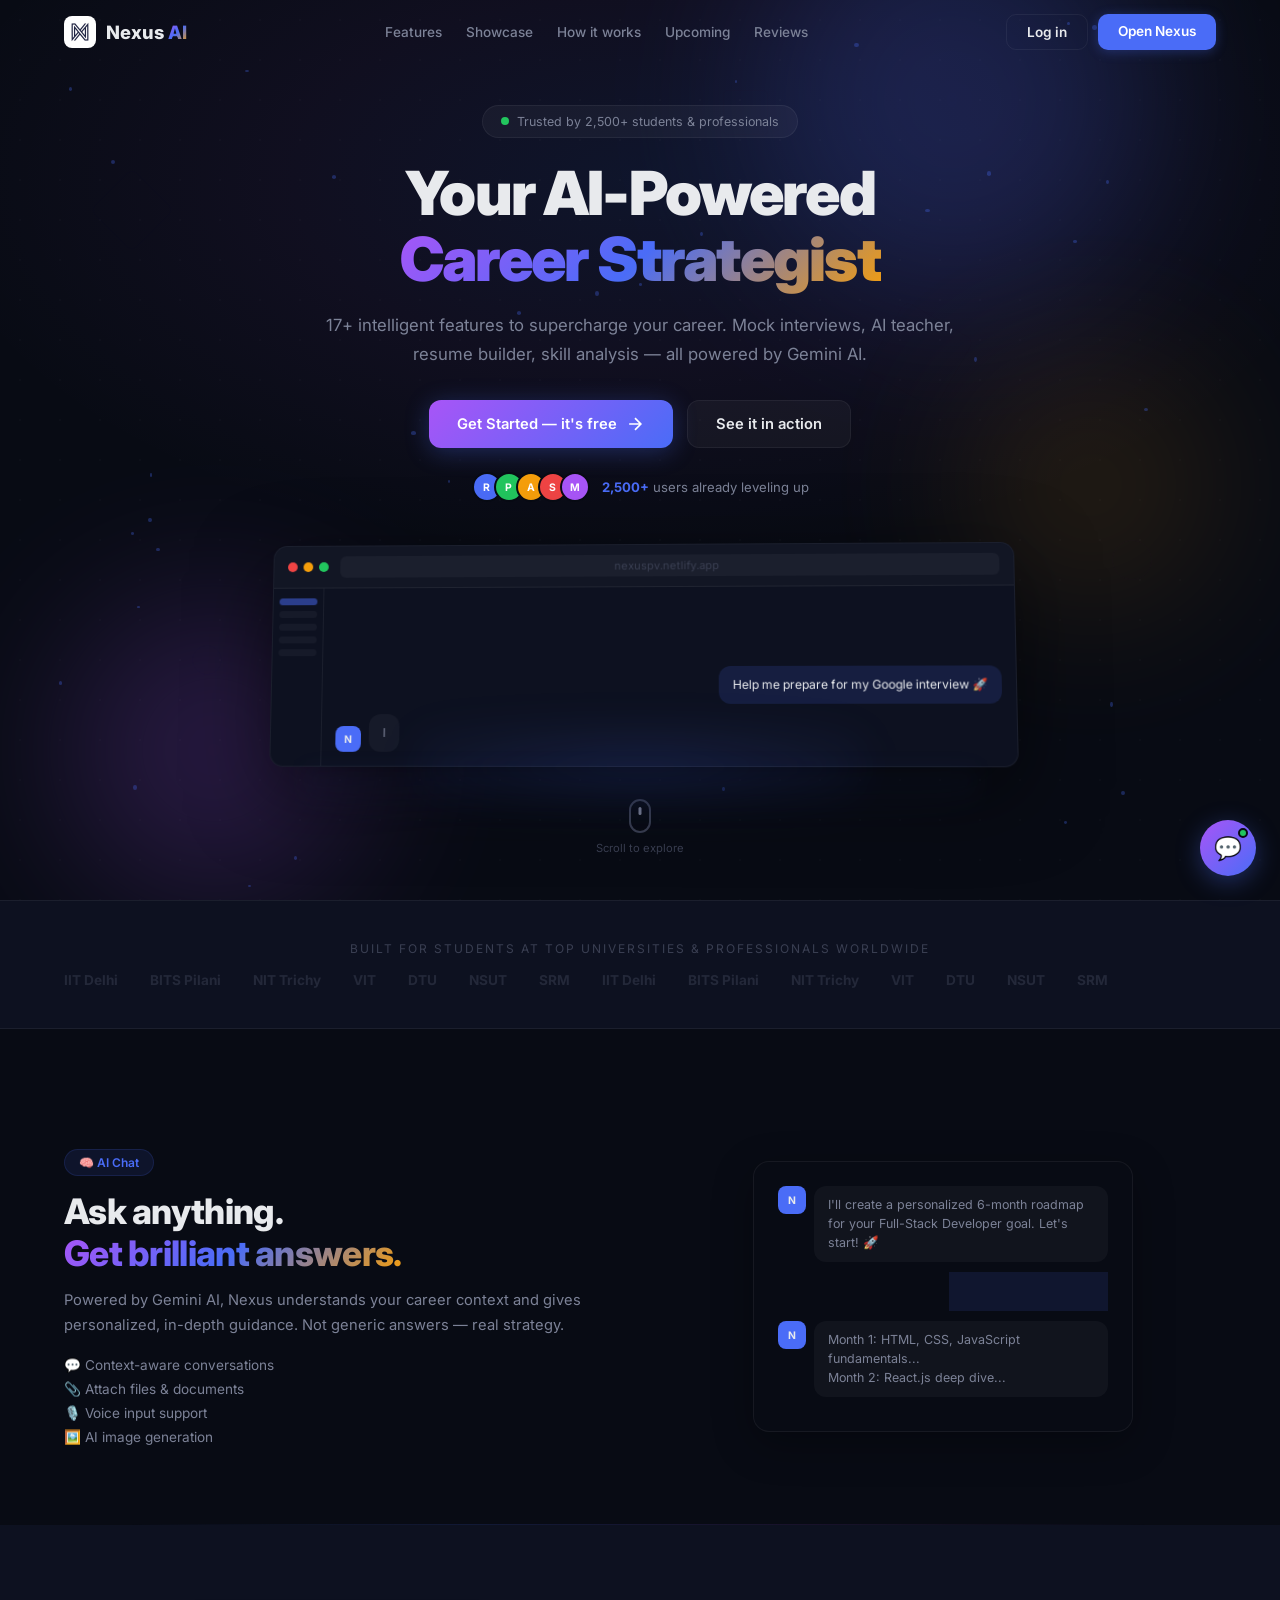
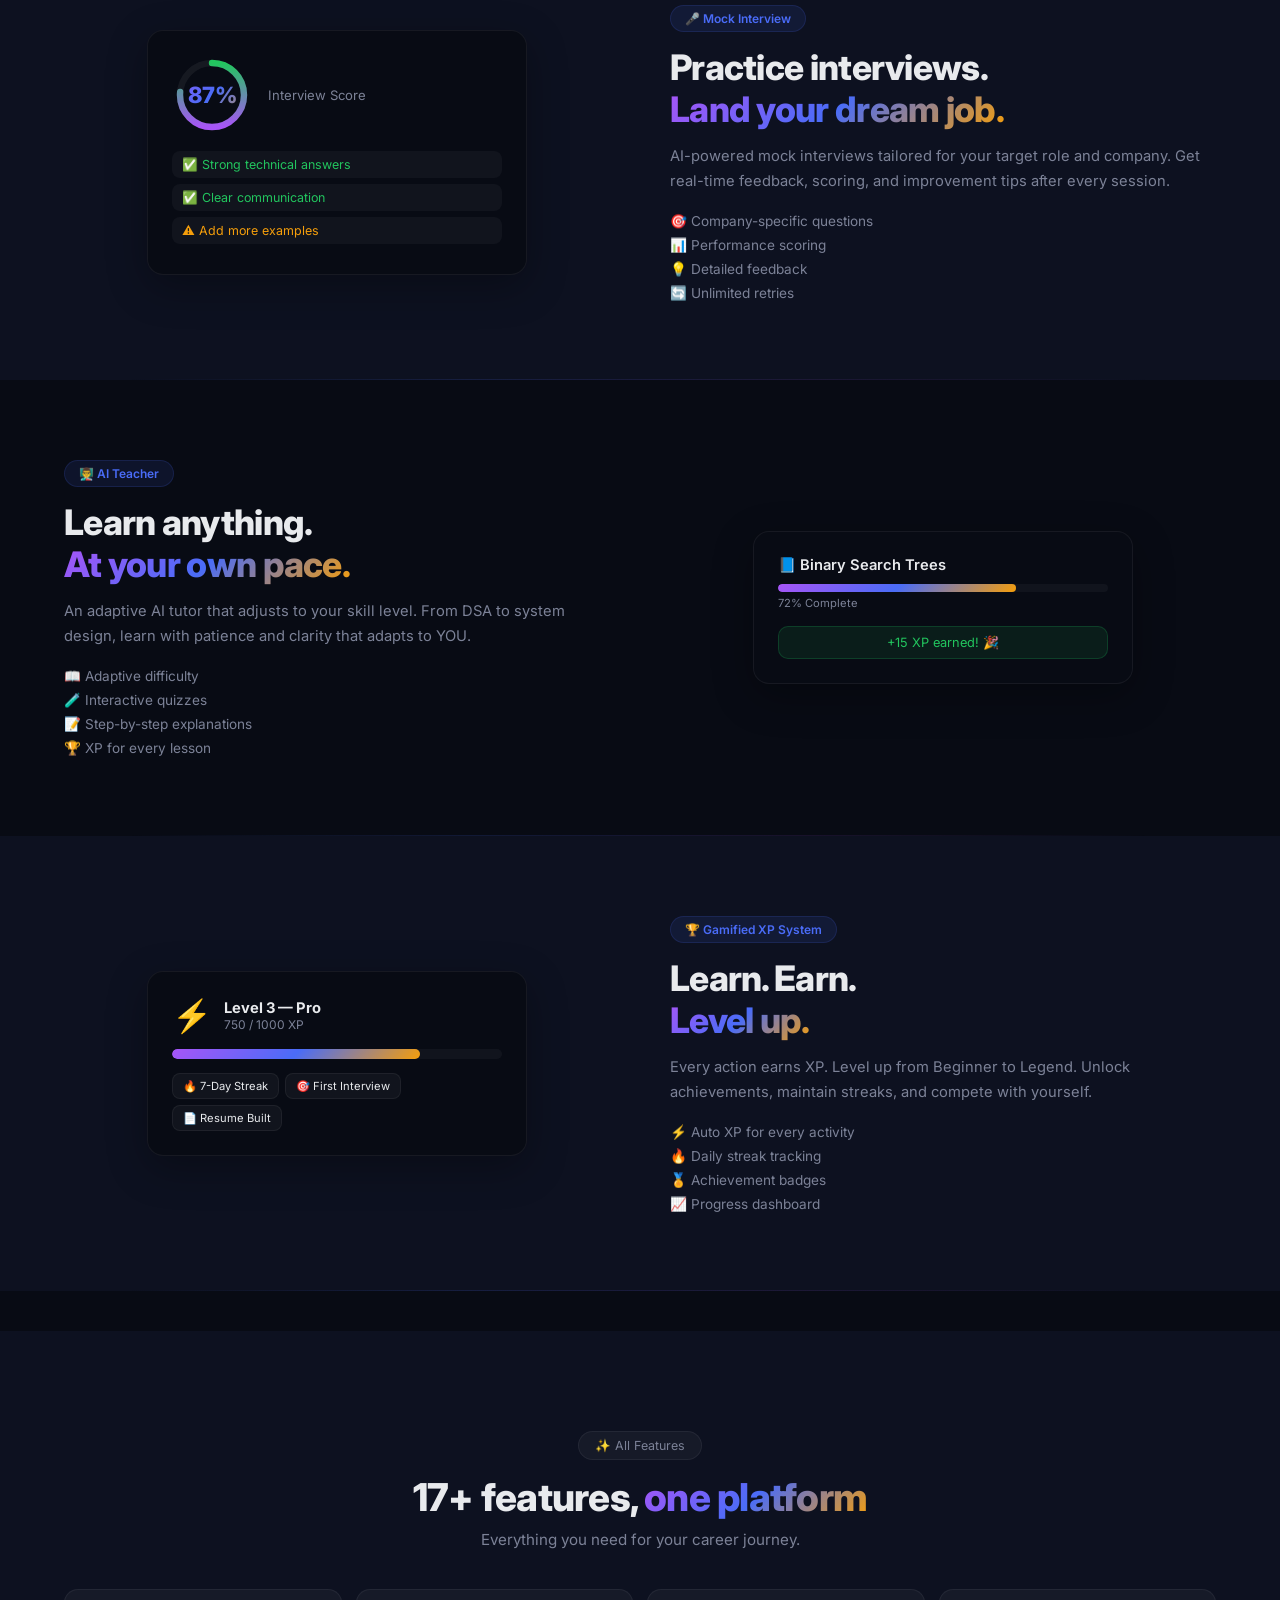
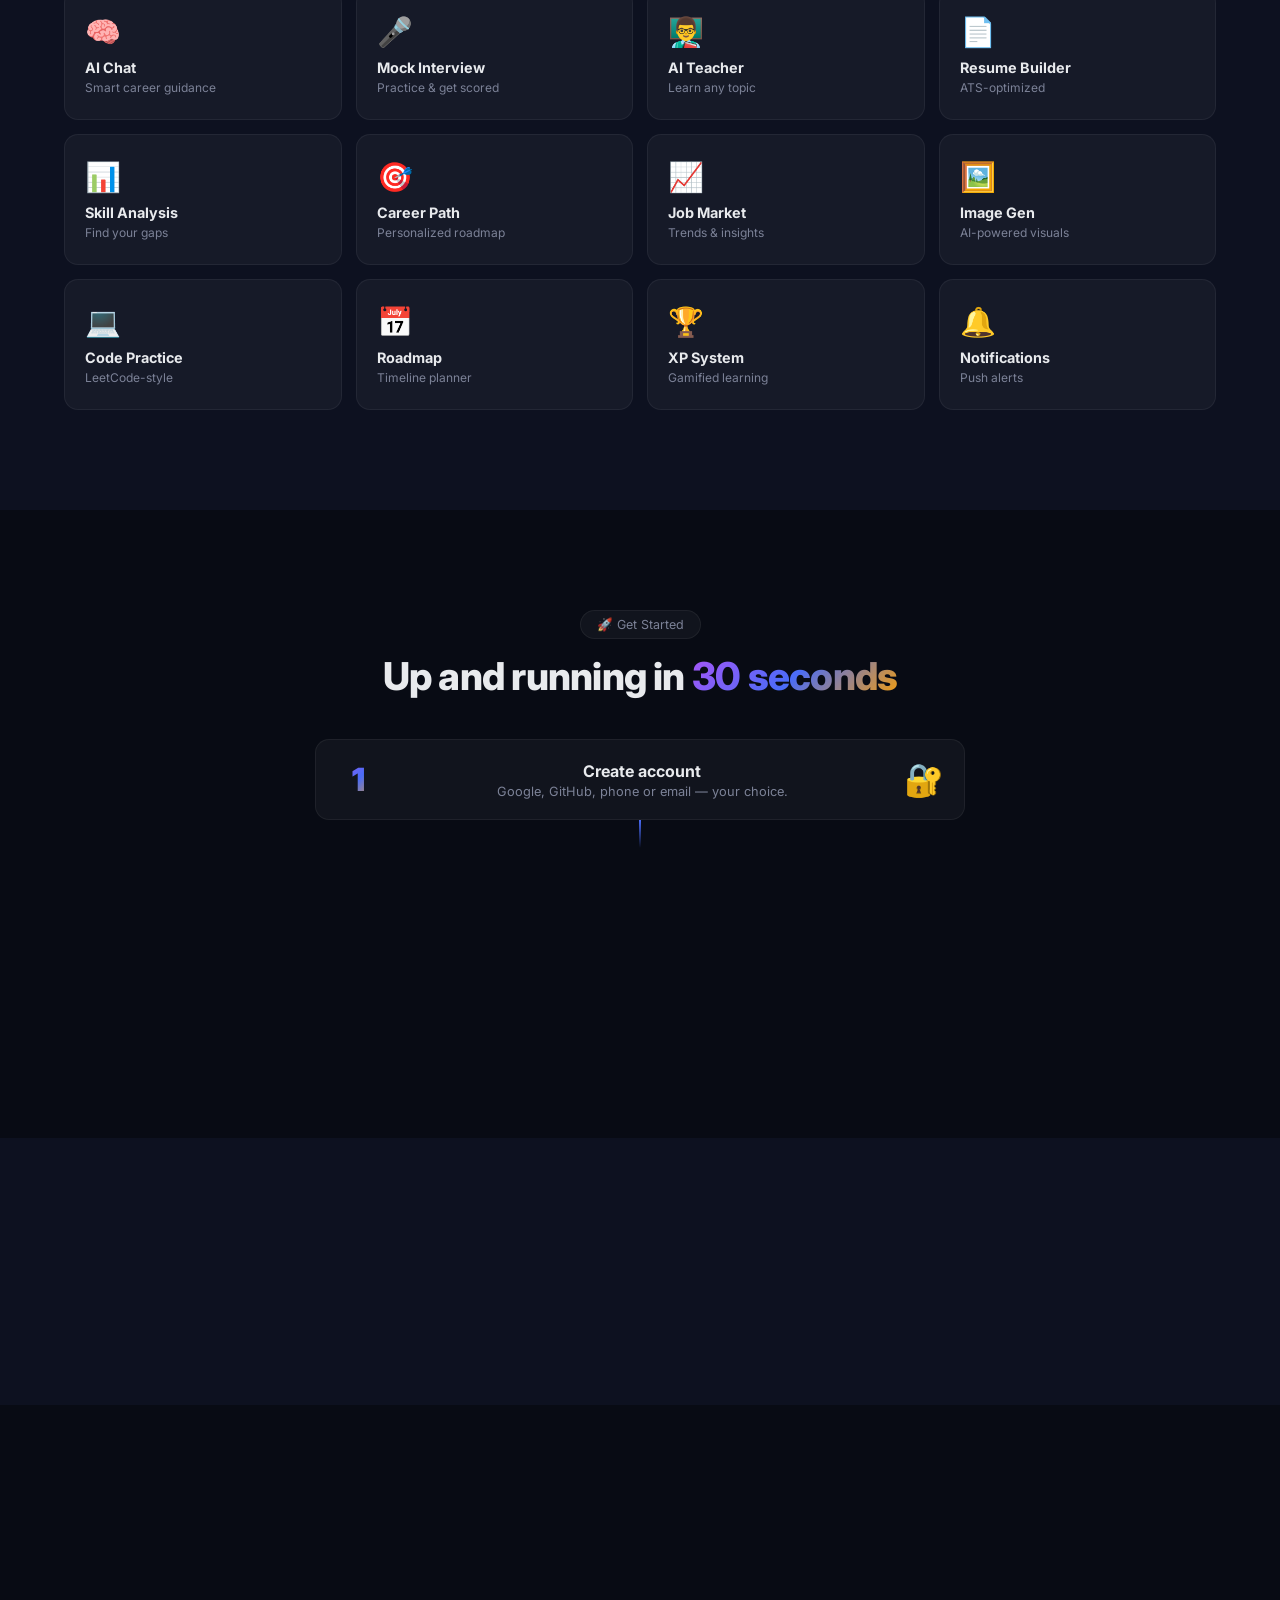
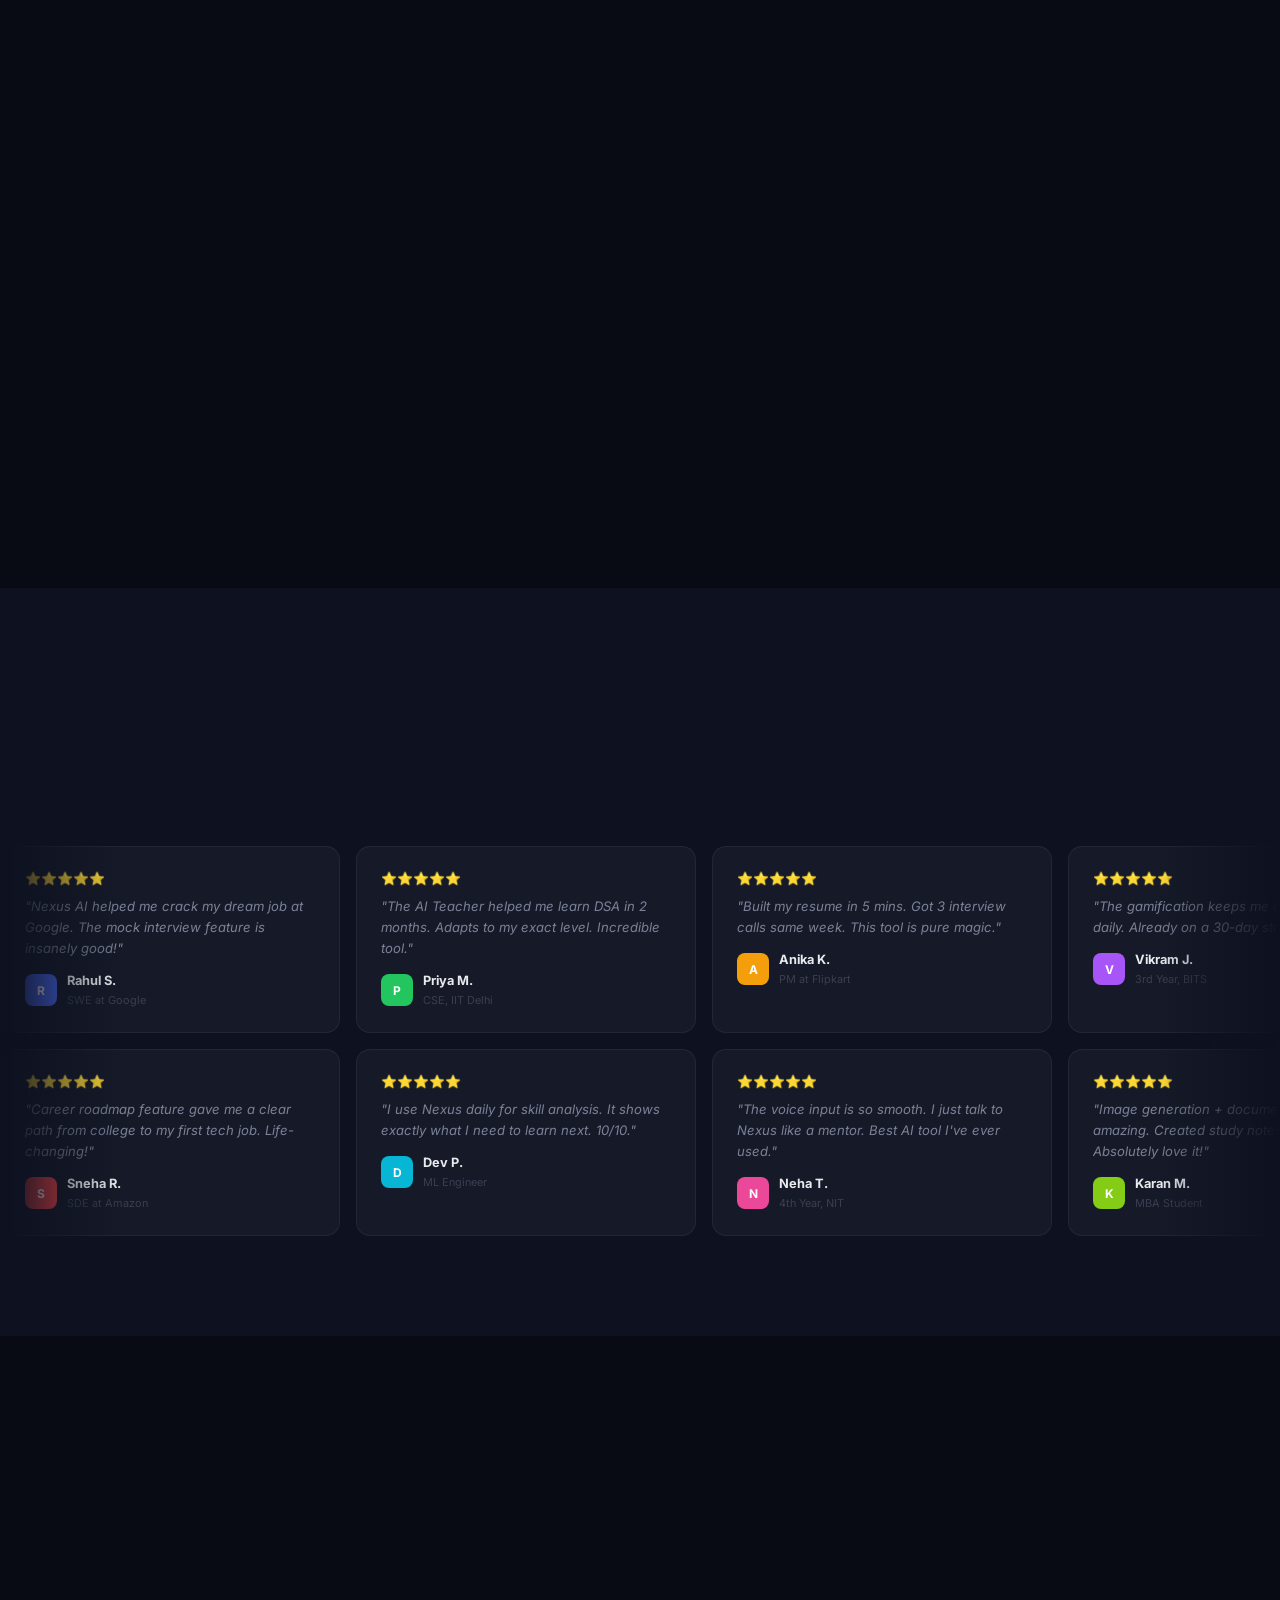
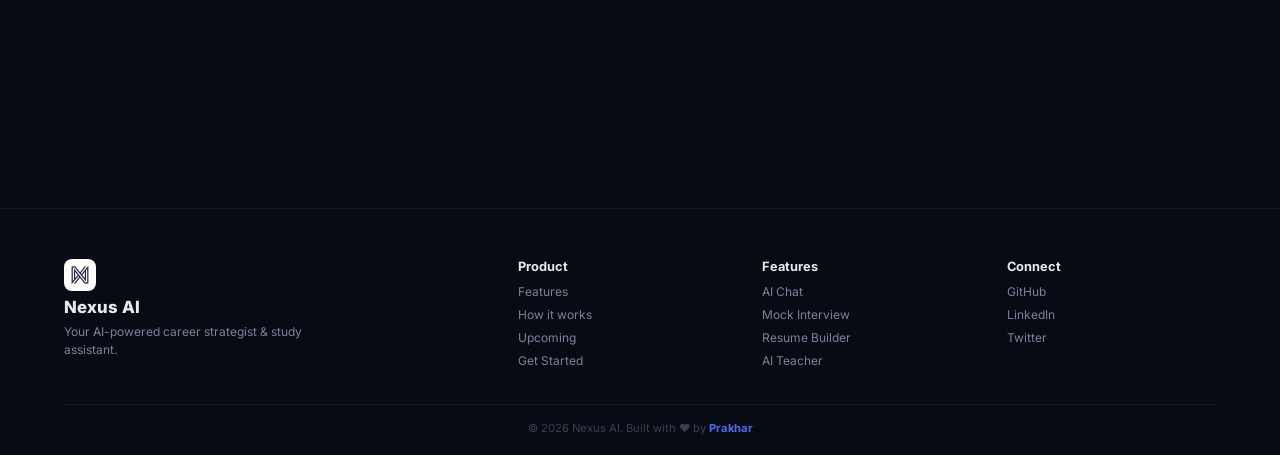
==== commit 190f01d9: "fix: Cache-bust landing CSS v10" ====
--- a/landing.html
+++ b/landing.html
@@ -10,7 +10,7 @@
 <link rel="manifest" href="manifest.json">
 <meta name="theme-color" content="#080b14">
 <link href="https://fonts.googleapis.com/css2?family=Inter:wght@300;400;500;600;700;800;900&display=swap" rel="stylesheet">
-<link rel="stylesheet" href="css/landing.css?v=9">
+<link rel="stylesheet" href="css/landing.css?v=10">
 </head>
 <body>
 
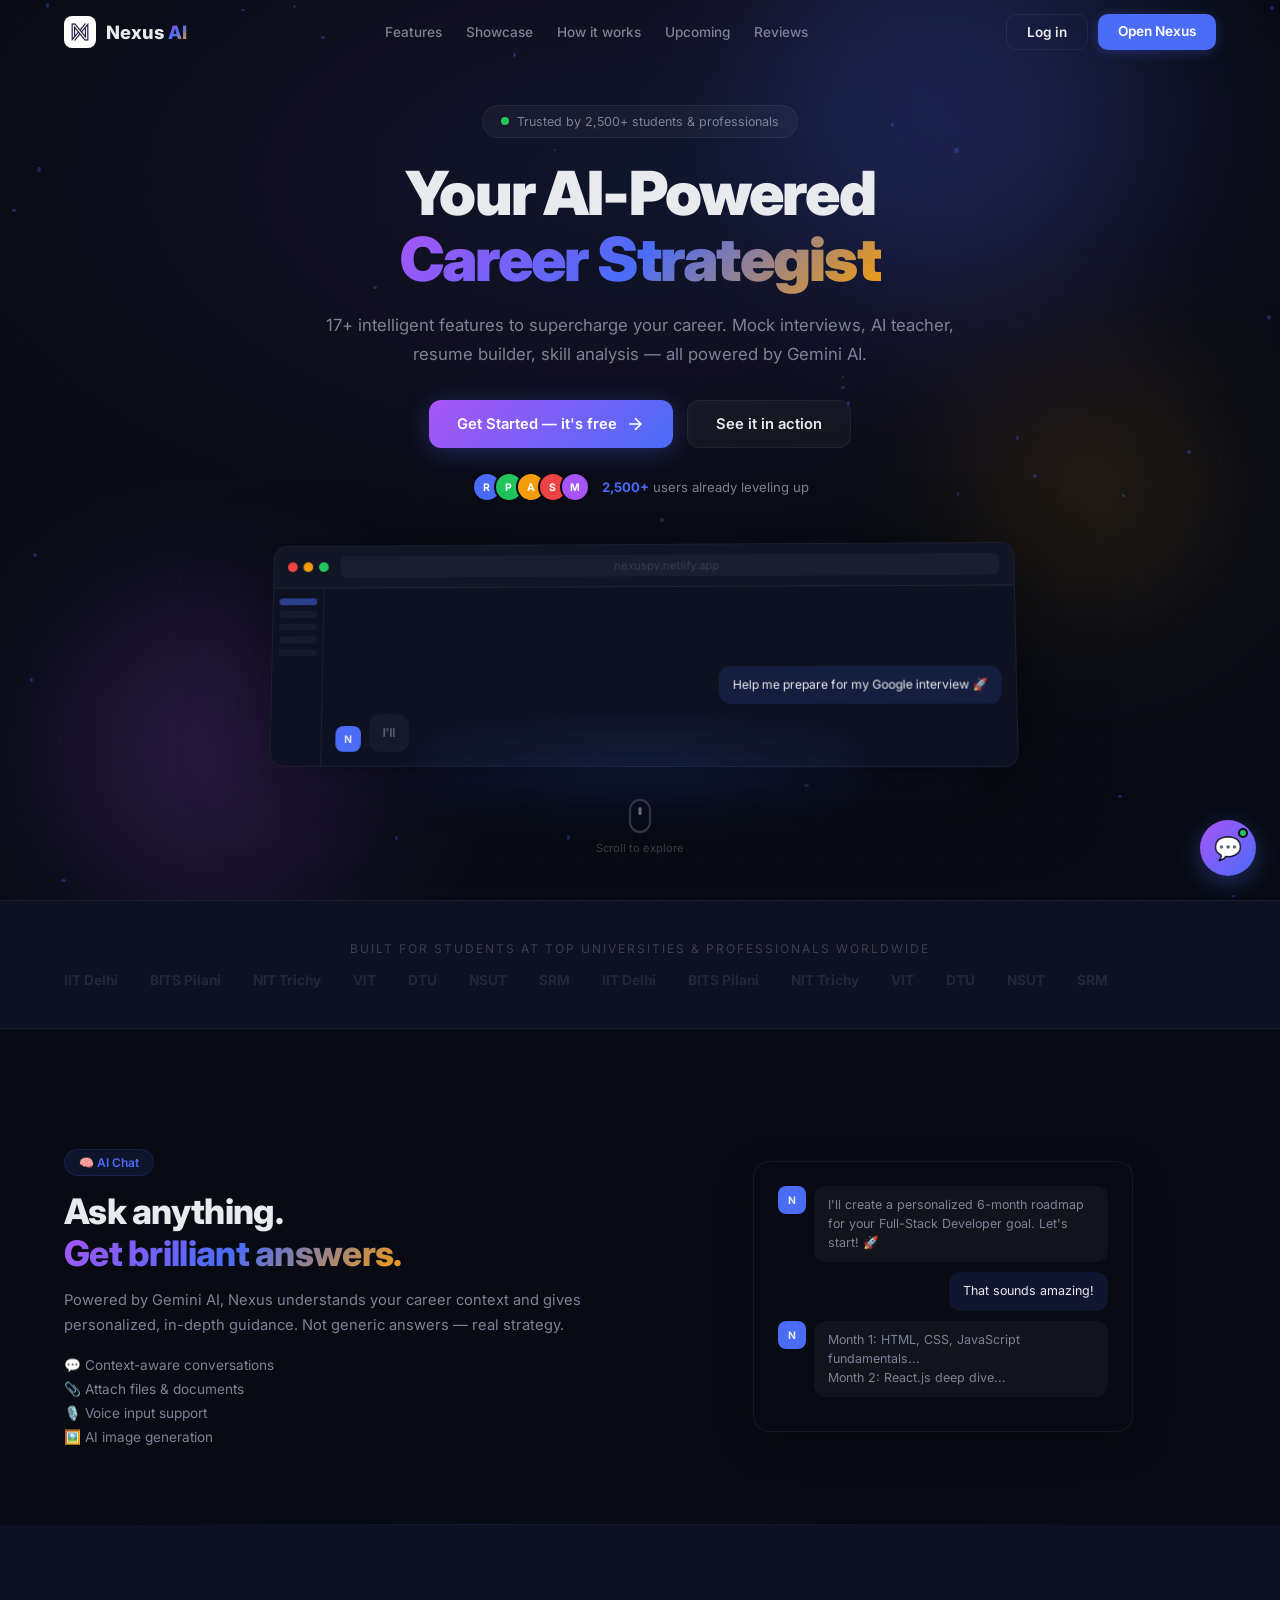
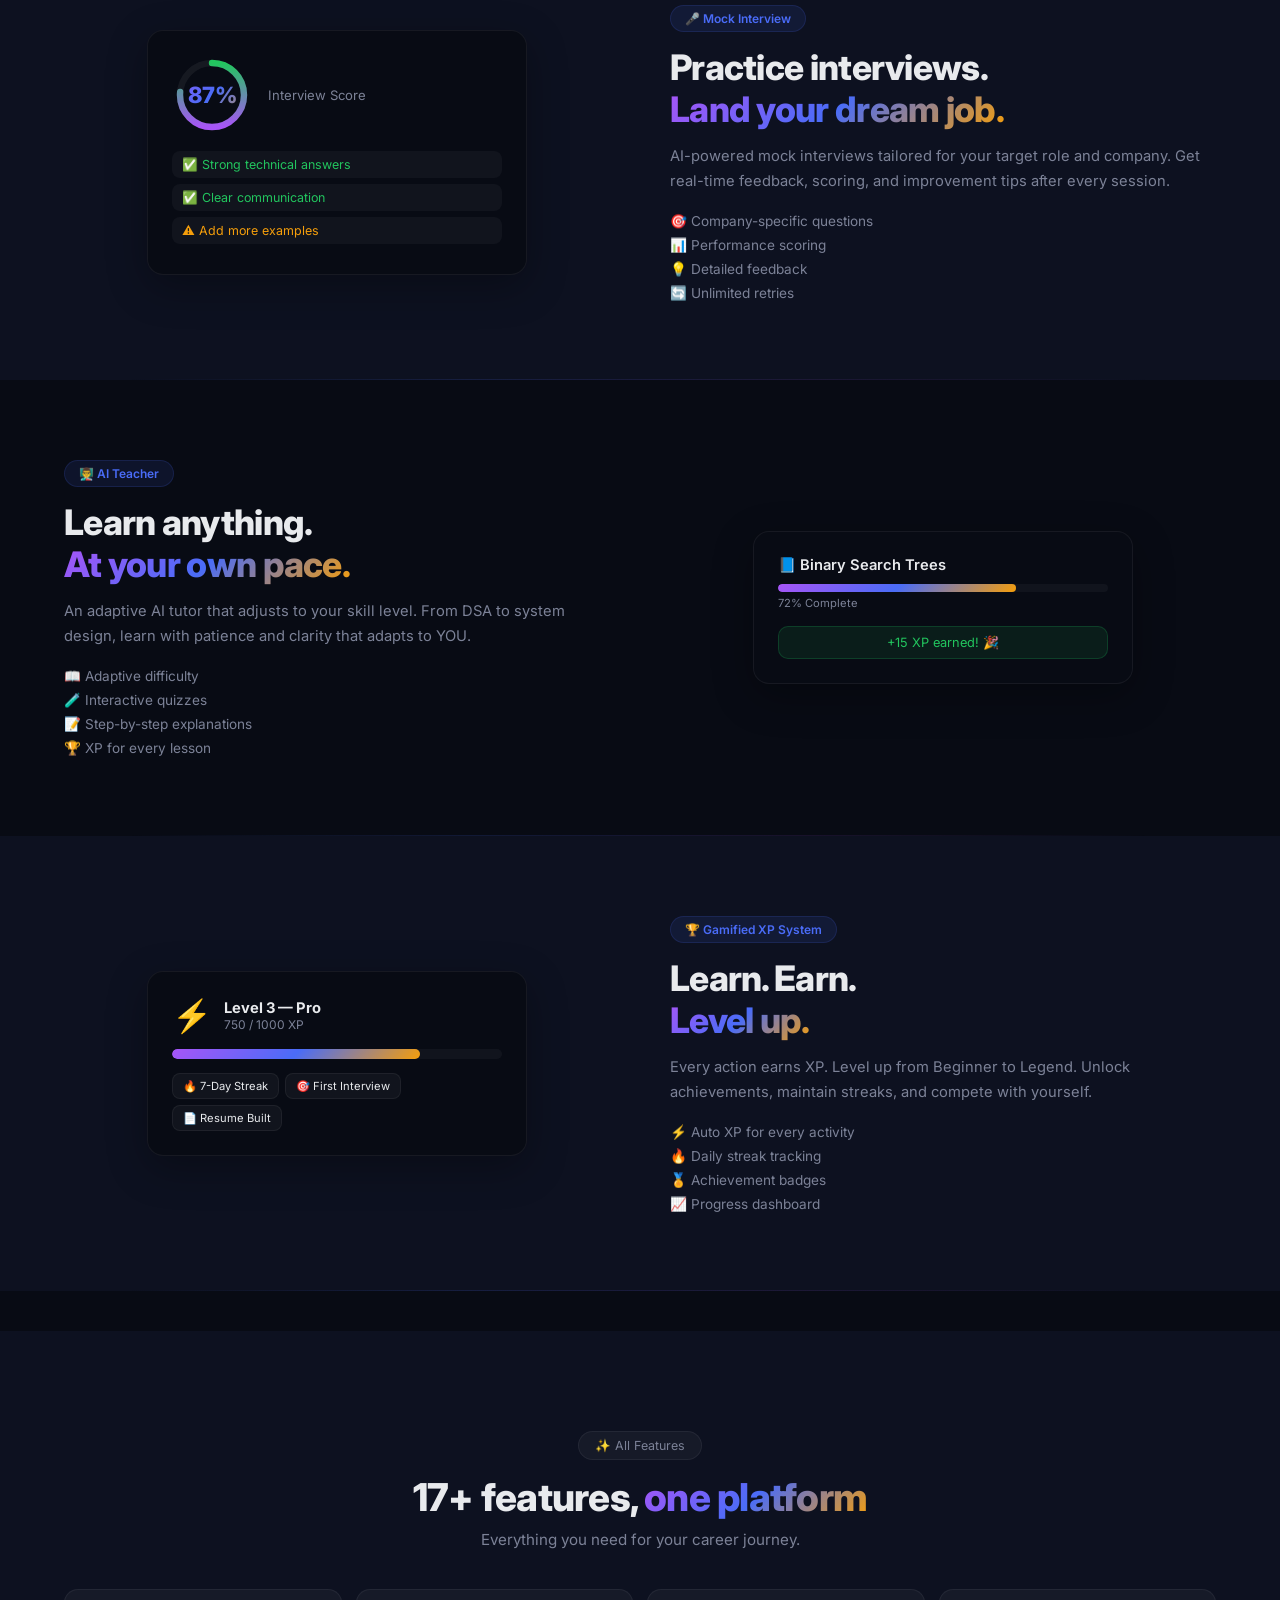
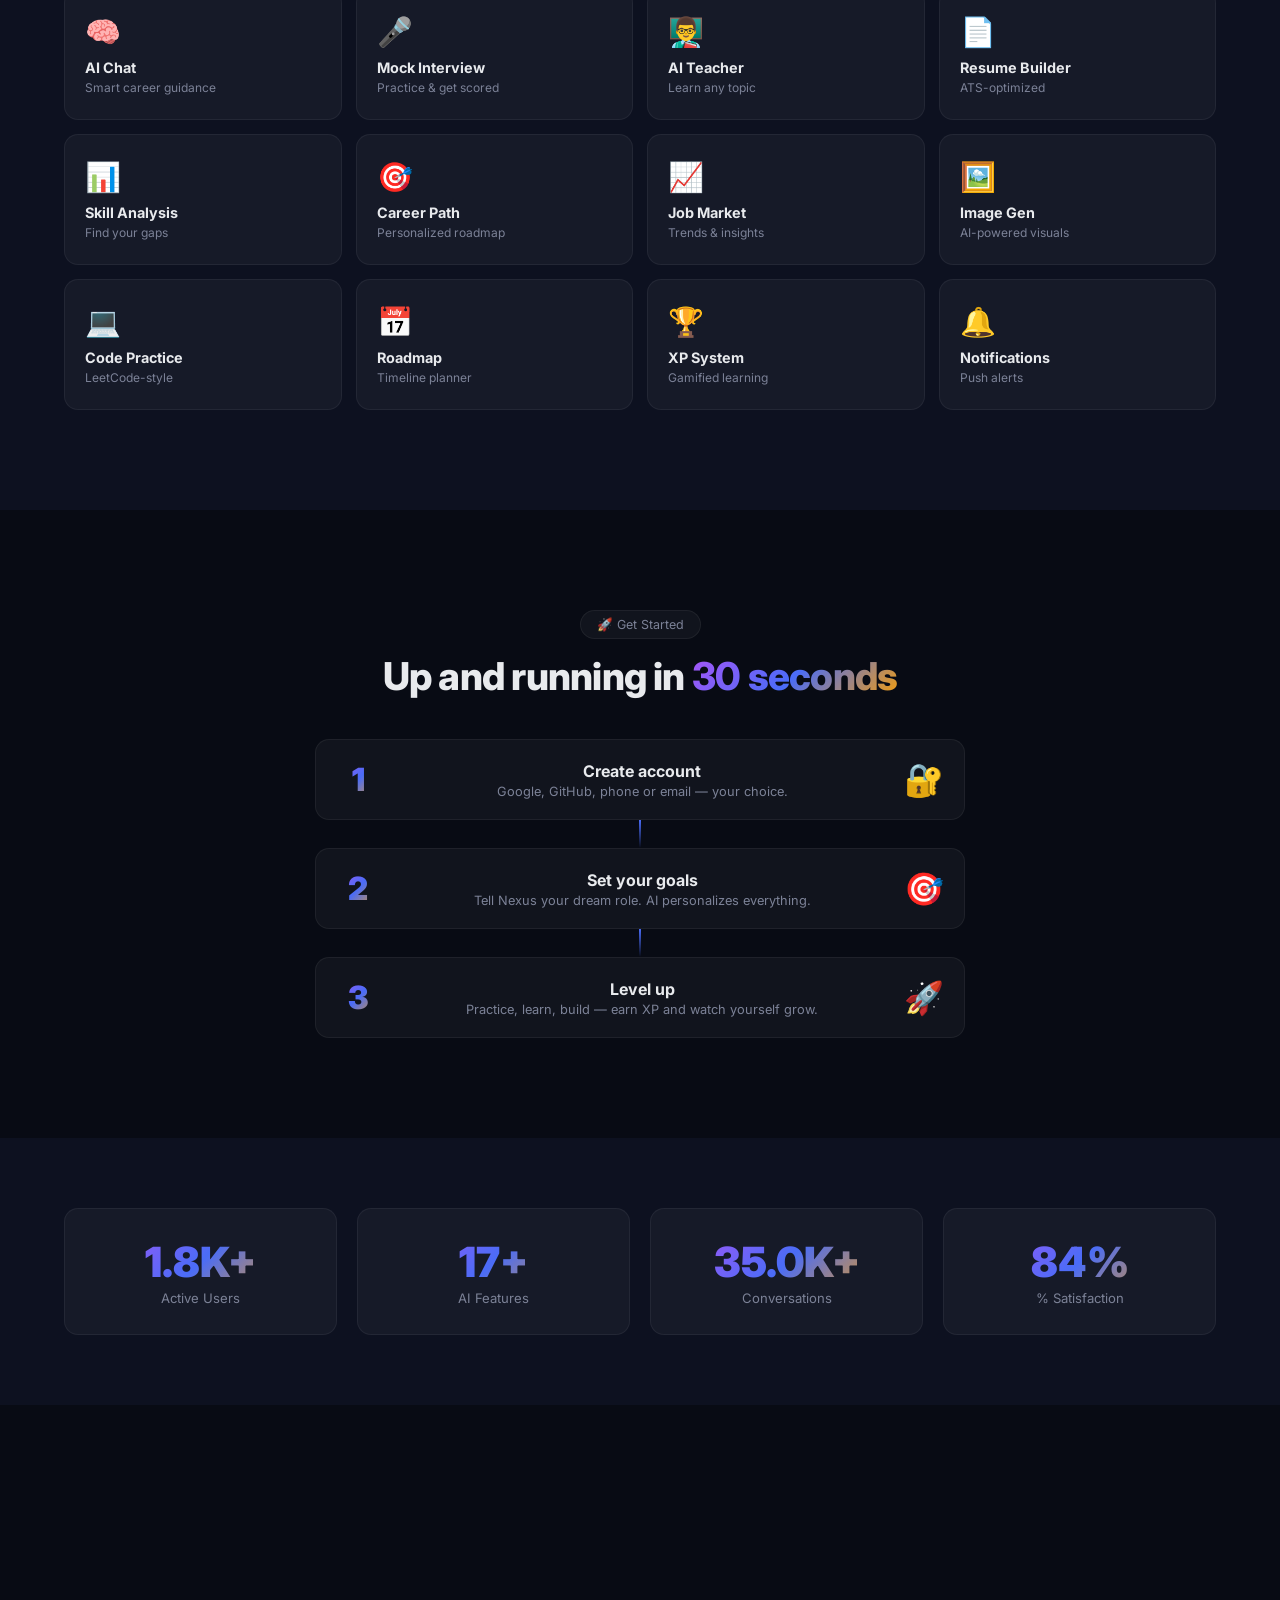
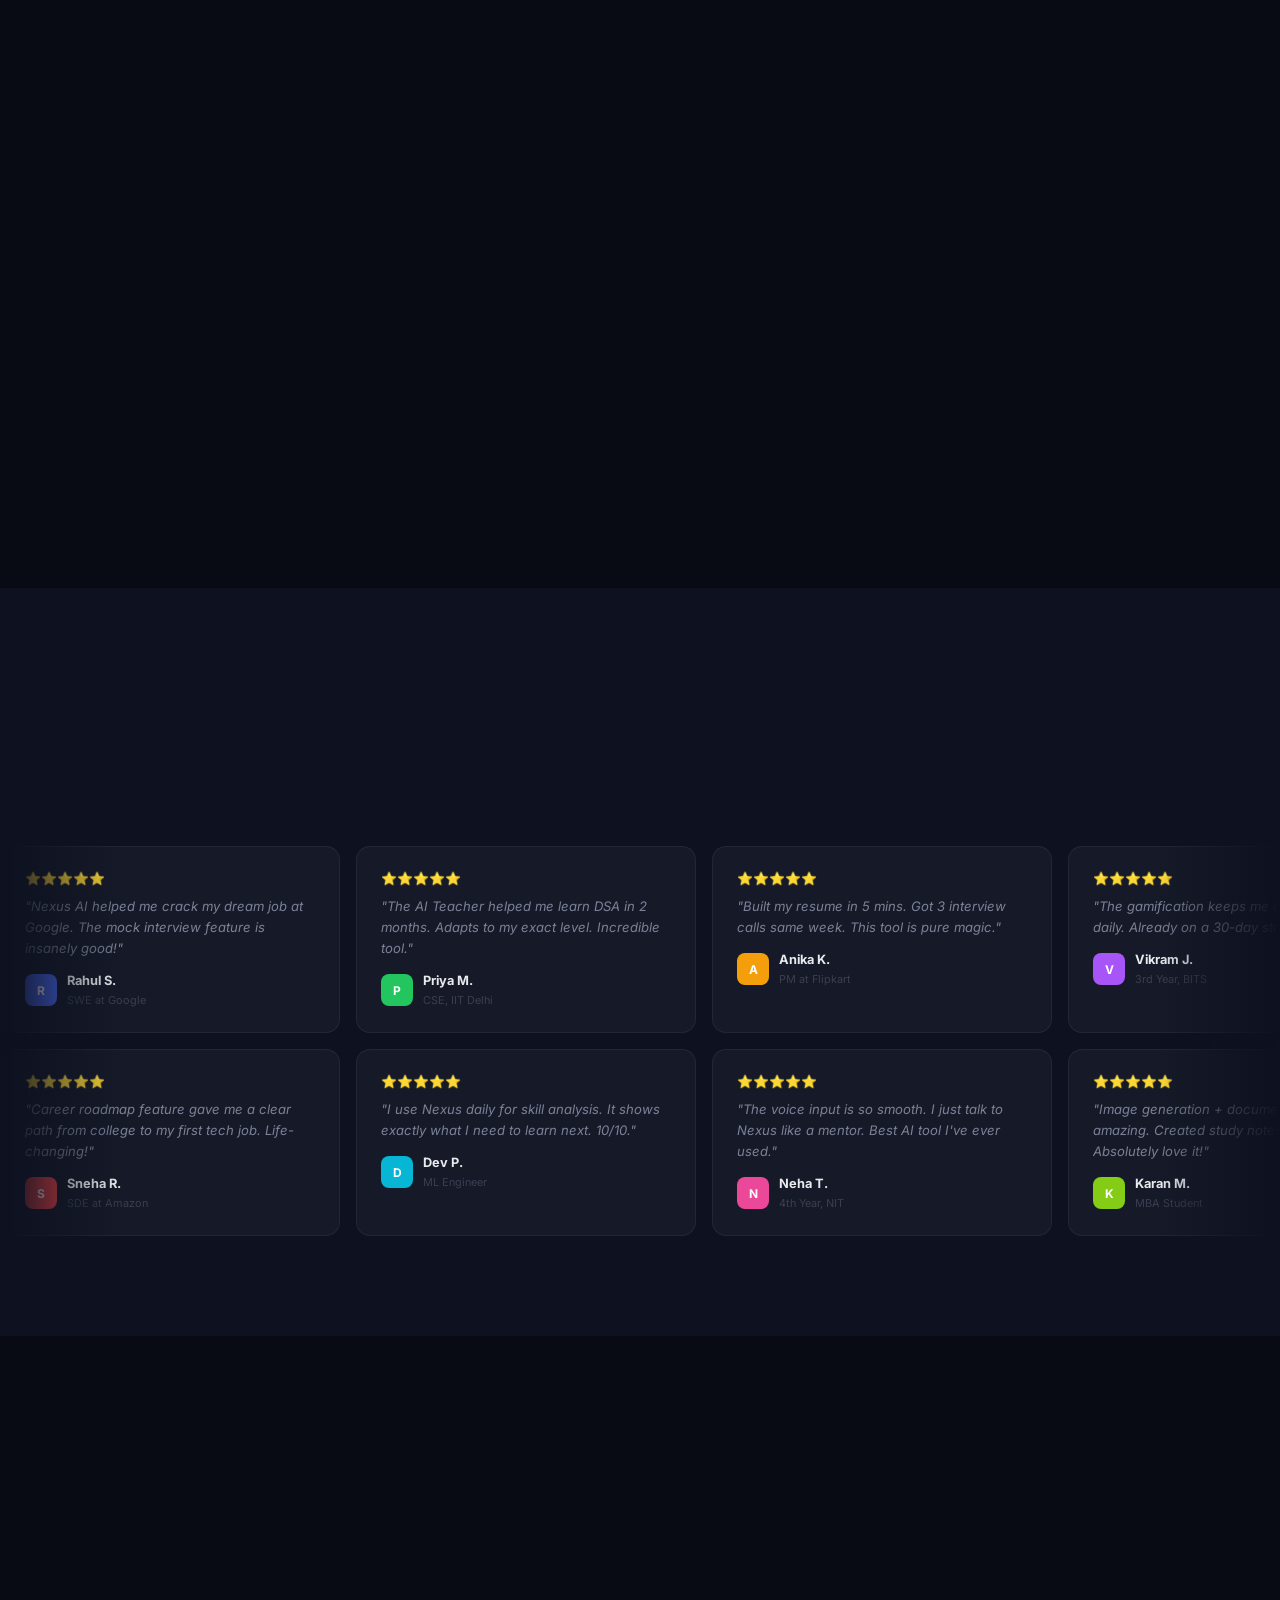
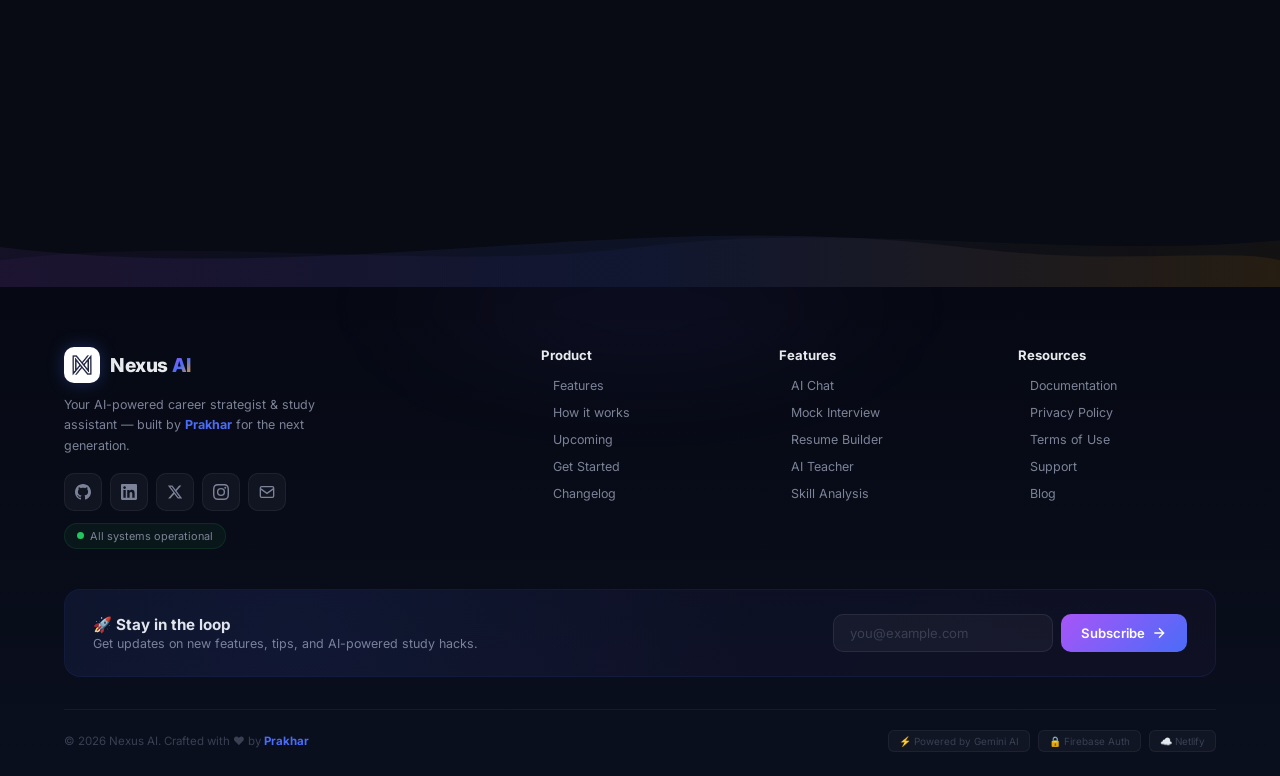
==== commit abae459b: "feat: Discord-style animated footer with social icons, sparkles, newsletter" ====
--- a/landing.html
+++ b/landing.html
@@ -233,16 +233,92 @@
 </section>
 
 <!-- FOOTER -->
-<footer class="footer">
+<div class="footer-wave">
+    <svg viewBox="0 0 1440 120" preserveAspectRatio="none">
+        <path d="M0,60 C360,120 720,0 1080,60 C1260,90 1380,60 1440,80 L1440,120 L0,120 Z" fill="url(#footerGrad)" opacity="0.08"/>
+        <path d="M0,80 C240,40 480,100 720,60 C960,20 1200,80 1440,50 L1440,120 L0,120 Z" fill="url(#footerGrad)" opacity="0.05"/>
+        <defs><linearGradient id="footerGrad" x1="0%" y1="0%" x2="100%" y2="0%"><stop offset="0%" stop-color="#a855f7"/><stop offset="50%" stop-color="#4a6cf7"/><stop offset="100%" stop-color="#f59e0b"/></linearGradient></defs>
+    </svg>
+</div>
+<footer class="footer" id="footer">
+<div class="footer-glow"></div>
 <div class="section-inner">
     <div class="f-top">
-        <div class="f-brand"><img src="assets/logo.png" alt="Nexus" class="f-logo"><span>Nexus AI</span><p>Your AI-powered career strategist & study assistant.</p></div>
-        <div class="f-col"><h4>Product</h4><a href="#features">Features</a><a href="#how">How it works</a><a href="#upcoming">Upcoming</a><a href="login.html">Get Started</a></div>
-        <div class="f-col"><h4>Features</h4><a href="login.html">AI Chat</a><a href="login.html">Mock Interview</a><a href="login.html">Resume Builder</a><a href="login.html">AI Teacher</a></div>
-        <div class="f-col"><h4>Connect</h4><a href="https://github.com/prakhar9044-code" target="_blank">GitHub</a><a href="#">LinkedIn</a><a href="#">Twitter</a></div>
-    </div>
-    <div class="f-bottom"><p>© 2026 Nexus AI. Built with ❤️ by <strong>Prakhar</strong></p></div>
-</div>
+        <div class="f-brand f-anim">
+            <div class="f-brand-logo">
+                <img src="assets/logo.png" alt="Nexus" class="f-logo">
+                <span class="f-brand-name">Nexus <span class="g-text">AI</span></span>
+            </div>
+            <p>Your AI-powered career strategist & study assistant — built by <strong>Prakhar</strong> for the next generation.</p>
+            <div class="f-social">
+                <a href="https://github.com/prakhar9044-code" target="_blank" class="f-social-btn" aria-label="GitHub">
+                    <svg viewBox="0 0 24 24" fill="currentColor"><path d="M12 0c-6.626 0-12 5.373-12 12 0 5.302 3.438 9.8 8.207 11.387.599.111.793-.261.793-.577v-2.234c-3.338.726-4.033-1.416-4.033-1.416-.546-1.387-1.333-1.756-1.333-1.756-1.089-.745.083-.729.083-.729 1.205.084 1.839 1.237 1.839 1.237 1.07 1.834 2.807 1.304 3.492.997.107-.775.418-1.305.762-1.604-2.665-.305-5.467-1.334-5.467-5.931 0-1.311.469-2.381 1.236-3.221-.124-.303-.535-1.524.117-3.176 0 0 1.008-.322 3.301 1.23.957-.266 1.983-.399 3.003-.404 1.02.005 2.047.138 3.006.404 2.291-1.552 3.297-1.23 3.297-1.23.653 1.653.242 2.874.118 3.176.77.84 1.235 1.911 1.235 3.221 0 4.609-2.807 5.624-5.479 5.921.43.372.823 1.102.823 2.222v3.293c0 .319.192.694.801.576 4.765-1.589 8.199-6.086 8.199-11.386 0-6.627-5.373-12-12-12z"/></svg>
+                </a>
+                <a href="#" class="f-social-btn" aria-label="LinkedIn">
+                    <svg viewBox="0 0 24 24" fill="currentColor"><path d="M20.447 20.452h-3.554v-5.569c0-1.328-.027-3.037-1.852-3.037-1.853 0-2.136 1.445-2.136 2.939v5.667H9.351V9h3.414v1.561h.046c.477-.9 1.637-1.85 3.37-1.85 3.601 0 4.267 2.37 4.267 5.455v6.286zM5.337 7.433c-1.144 0-2.063-.926-2.063-2.065 0-1.138.92-2.063 2.063-2.063 1.14 0 2.064.925 2.064 2.063 0 1.139-.925 2.065-2.064 2.065zm1.782 13.019H3.555V9h3.564v11.452zM22.225 0H1.771C.792 0 0 .774 0 1.729v20.542C0 23.227.792 24 1.771 24h20.451C23.2 24 24 23.227 24 22.271V1.729C24 .774 23.2 0 22.222 0h.003z"/></svg>
+                </a>
+                <a href="#" class="f-social-btn" aria-label="Twitter / X">
+                    <svg viewBox="0 0 24 24" fill="currentColor"><path d="M18.244 2.25h3.308l-7.227 8.26 8.502 11.24H16.17l-5.214-6.817L4.99 21.75H1.68l7.73-8.835L1.254 2.25H8.08l4.713 6.231zm-1.161 17.52h1.833L7.084 4.126H5.117z"/></svg>
+                </a>
+                <a href="#" class="f-social-btn" aria-label="Instagram">
+                    <svg viewBox="0 0 24 24" fill="currentColor"><path d="M12 2.163c3.204 0 3.584.012 4.85.07 3.252.148 4.771 1.691 4.919 4.919.058 1.265.069 1.645.069 4.849 0 3.205-.012 3.584-.069 4.849-.149 3.225-1.664 4.771-4.919 4.919-1.266.058-1.644.07-4.85.07-3.204 0-3.584-.012-4.849-.07-3.26-.149-4.771-1.699-4.919-4.92-.058-1.265-.07-1.644-.07-4.849 0-3.204.013-3.583.07-4.849.149-3.227 1.664-4.771 4.919-4.919 1.266-.057 1.645-.069 4.849-.069zM12 0C8.741 0 8.333.014 7.053.072 2.695.272.273 2.69.073 7.052.014 8.333 0 8.741 0 12c0 3.259.014 3.668.072 4.948.2 4.358 2.618 6.78 6.98 6.98C8.333 23.986 8.741 24 12 24c3.259 0 3.668-.014 4.948-.072 4.354-.2 6.782-2.618 6.979-6.98.059-1.28.073-1.689.073-4.948 0-3.259-.014-3.667-.072-4.947-.196-4.354-2.617-6.78-6.979-6.98C16.67.014 16.259 0 12 0zm0 5.838a6.162 6.162 0 100 12.324 6.162 6.162 0 000-12.324zM12 16a4 4 0 110-8 4 4 0 010 8zm6.406-11.845a1.44 1.44 0 100 2.881 1.44 1.44 0 000-2.881z"/></svg>
+                </a>
+                <a href="mailto:contact@nexusai.com" class="f-social-btn" aria-label="Email">
+                    <svg viewBox="0 0 24 24" fill="none" stroke="currentColor" stroke-width="2"><rect x="2" y="4" width="20" height="16" rx="2"/><path d="M22 7l-10 7L2 7"/></svg>
+                </a>
+            </div>
+            <div class="f-status"><span class="f-status-dot"></span>All systems operational</div>
+        </div>
+        <div class="f-col f-anim" style="--delay:.1s">
+            <h4>Product</h4>
+            <a href="#features"><span class="f-link-icon">◈</span> Features</a>
+            <a href="#how"><span class="f-link-icon">◈</span> How it works</a>
+            <a href="#upcoming"><span class="f-link-icon">◈</span> Upcoming</a>
+            <a href="login.html"><span class="f-link-icon">◈</span> Get Started</a>
+            <a href="#"><span class="f-link-icon">◈</span> Changelog</a>
+        </div>
+        <div class="f-col f-anim" style="--delay:.2s">
+            <h4>Features</h4>
+            <a href="login.html"><span class="f-link-icon">◈</span> AI Chat</a>
+            <a href="login.html"><span class="f-link-icon">◈</span> Mock Interview</a>
+            <a href="login.html"><span class="f-link-icon">◈</span> Resume Builder</a>
+            <a href="login.html"><span class="f-link-icon">◈</span> AI Teacher</a>
+            <a href="login.html"><span class="f-link-icon">◈</span> Skill Analysis</a>
+        </div>
+        <div class="f-col f-anim" style="--delay:.3s">
+            <h4>Resources</h4>
+            <a href="#"><span class="f-link-icon">◈</span> Documentation</a>
+            <a href="#"><span class="f-link-icon">◈</span> Privacy Policy</a>
+            <a href="#"><span class="f-link-icon">◈</span> Terms of Use</a>
+            <a href="#"><span class="f-link-icon">◈</span> Support</a>
+            <a href="#"><span class="f-link-icon">◈</span> Blog</a>
+        </div>
+    </div>
+    <div class="f-newsletter f-anim" style="--delay:.4s">
+        <div class="f-newsletter-text">
+            <h4>🚀 Stay in the loop</h4>
+            <p>Get updates on new features, tips, and AI-powered study hacks.</p>
+        </div>
+        <div class="f-newsletter-form">
+            <input type="email" placeholder="you@example.com" class="f-newsletter-input" id="f-newsletter-input">
+            <button class="f-newsletter-btn" id="f-newsletter-btn">
+                <span>Subscribe</span>
+                <svg viewBox="0 0 24 24" fill="none" stroke="currentColor" stroke-width="2" width="16" height="16"><path d="M5 12h14M12 5l7 7-7 7"/></svg>
+            </button>
+        </div>
+    </div>
+    <div class="f-bottom">
+        <div class="f-bottom-left">
+            <p>© 2026 Nexus AI. Crafted with <span class="f-heart">❤️</span> by <strong>Prakhar</strong></p>
+        </div>
+        <div class="f-bottom-right">
+            <span class="f-tech-badge">⚡ Powered by Gemini AI</span>
+            <span class="f-tech-badge">🔒 Firebase Auth</span>
+            <span class="f-tech-badge">☁️ Netlify</span>
+        </div>
+    </div>
+</div>
+<div class="f-sparkles" id="f-sparkles"></div>
 </footer>
 
 <!-- FLOATING 3D SHAPES -->
@@ -435,6 +511,38 @@
         handleCbSend();
     });
 });
+
+// ======== FOOTER ANIMATIONS ========
+// Footer sparkles
+const fSparkles = document.getElementById('f-sparkles');
+if (fSparkles) for (let i = 0; i < 20; i++) {
+    const s = document.createElement('div');
+    s.className = 'f-sparkle';
+    s.style.cssText = `left:${Math.random()*100}%;top:${Math.random()*100}%;animation-delay:${Math.random()*4}s;animation-duration:${2+Math.random()*3}s;`;
+    fSparkles.appendChild(s);
+}
+
+// Footer reveal on scroll
+const fObs = new IntersectionObserver(entries => {
+    entries.forEach(e => {
+        if (e.isIntersecting) {
+            e.target.classList.add('f-visible');
+            fObs.unobserve(e.target);
+        }
+    });
+}, { threshold: 0.15 });
+document.querySelectorAll('.f-anim').forEach(el => fObs.observe(el));
+
+// Newsletter
+document.getElementById('f-newsletter-btn')?.addEventListener('click', () => {
+    const input = document.getElementById('f-newsletter-input');
+    const btn = document.getElementById('f-newsletter-btn');
+    if (!input.value || !input.value.includes('@')) { input.style.borderColor = '#ef4444'; setTimeout(() => input.style.borderColor = '', 1500); return; }
+    btn.innerHTML = '<span>✓ Subscribed!</span>';
+    btn.style.background = 'linear-gradient(135deg, #22c55e, #16a34a)';
+    input.value = '';
+    setTimeout(() => { btn.innerHTML = '<span>Subscribe</span><svg viewBox="0 0 24 24" fill="none" stroke="currentColor" stroke-width="2" width="16" height="16"><path d="M5 12h14M12 5l7 7-7 7"/></svg>'; btn.style.background = ''; }, 3000);
+});
 </script>
 </body>
 </html>
--- a/css/landing.css
+++ b/css/landing.css
@@ -172,12 +172,82 @@
 @keyframes cta-glow{0%,100%{opacity:.6}50%{opacity:1}}
 .cta-block h2{font-size:2.2rem;font-weight:800;margin-bottom:12px;}.cta-block p{font-size:1rem;color:var(--dm);margin-bottom:24px;}
 
-/* FOOTER */
-.footer{padding:50px 0 20px;border-top:1px solid var(--bd);}
-.f-top{display:grid;grid-template-columns:2fr 1fr 1fr 1fr;gap:36px;margin-bottom:36px;}
-.f-brand{display:flex;flex-direction:column;gap:6px;}.f-logo{width:32px;height:32px;border-radius:8px;}.f-brand span{font-size:1.05rem;font-weight:800;}.f-brand p{font-size:.75rem;color:var(--dm);max-width:240px;line-height:1.5;}
-.f-col{display:flex;flex-direction:column;gap:8px;}.f-col h4{font-size:.8rem;font-weight:700;margin-bottom:2px;}.f-col a{font-size:.75rem;color:var(--dm);text-decoration:none;transition:color .2s;}.f-col a:hover{color:var(--ac);}
-.f-bottom{border-top:1px solid var(--bd);padding-top:16px;text-align:center;font-size:.7rem;color:var(--mt);}.f-bottom strong{color:var(--ac);}
+/* FOOTER — Discord-inspired Premium */
+.footer-wave{position:relative;margin-top:-1px;}.footer-wave svg{display:block;width:100%;height:80px;}
+.footer{position:relative;padding:60px 0 24px;background:linear-gradient(180deg,#060913 0%,#0a0f1e 100%);overflow:hidden;}
+.footer-glow{position:absolute;top:-80px;left:50%;transform:translateX(-50%);width:600px;height:200px;background:radial-gradient(ellipse,rgba(74,108,247,.08),rgba(168,85,247,.04),transparent 70%);filter:blur(40px);pointer-events:none;animation:footer-glow-pulse 6s ease-in-out infinite;}
+@keyframes footer-glow-pulse{0%,100%{opacity:.5;transform:translateX(-50%) scale(1)}50%{opacity:1;transform:translateX(-50%) scale(1.15)}}
+.f-top{display:grid;grid-template-columns:2.2fr 1fr 1fr 1fr;gap:40px;margin-bottom:40px;}
+.f-brand{display:flex;flex-direction:column;gap:12px;}
+.f-brand-logo{display:flex;align-items:center;gap:10px;}
+.f-logo{width:36px;height:36px;border-radius:10px;transition:transform .4s cubic-bezier(.34,1.56,.64,1);filter:drop-shadow(0 0 8px rgba(74,108,247,.3));}
+.f-logo:hover{transform:rotate(-10deg) scale(1.15);}
+.f-brand-name{font-size:1.2rem;font-weight:800;letter-spacing:-.02em;}
+.f-brand p{font-size:.78rem;color:var(--dm);line-height:1.65;max-width:280px;}
+.f-brand strong{color:var(--ac);}
+
+/* Social icons — animated with glow */
+.f-social{display:flex;gap:8px;margin-top:4px;}
+.f-social-btn{width:38px;height:38px;border-radius:10px;background:rgba(255,255,255,.04);border:1px solid rgba(255,255,255,.06);display:flex;align-items:center;justify-content:center;color:var(--dm);text-decoration:none;transition:all .3s cubic-bezier(.34,1.56,.64,1);position:relative;overflow:hidden;}
+.f-social-btn svg{width:16px;height:16px;position:relative;z-index:1;transition:transform .3s;}
+.f-social-btn::before{content:'';position:absolute;inset:0;opacity:0;transition:opacity .3s;border-radius:10px;}
+.f-social-btn:nth-child(1)::before{background:linear-gradient(135deg,#333,#6e5494);}
+.f-social-btn:nth-child(2)::before{background:linear-gradient(135deg,#0077b5,#00a0dc);}
+.f-social-btn:nth-child(3)::before{background:linear-gradient(135deg,#1d1d1d,#333);}
+.f-social-btn:nth-child(4)::before{background:linear-gradient(135deg,#833AB4,#E1306C,#F77737);}
+.f-social-btn:nth-child(5)::before{background:linear-gradient(135deg,#4a6cf7,#a855f7);}
+.f-social-btn:hover{color:#fff;border-color:transparent;transform:translateY(-4px) scale(1.1);box-shadow:0 8px 24px rgba(0,0,0,.3);}
+.f-social-btn:hover::before{opacity:1;}
+.f-social-btn:hover svg{transform:scale(1.15) rotate(-5deg);}
+.f-social-btn:active{transform:translateY(-2px) scale(1.05);}
+
+/* Status badge */
+.f-status{display:inline-flex;align-items:center;gap:6px;font-size:.68rem;color:var(--dm);padding:5px 12px;background:rgba(34,197,94,.06);border:1px solid rgba(34,197,94,.12);border-radius:20px;width:fit-content;}
+.f-status-dot{width:7px;height:7px;border-radius:50%;background:#22c55e;animation:status-pulse 2s ease-in-out infinite;}
+@keyframes status-pulse{0%,100%{box-shadow:0 0 0 0 rgba(34,197,94,.4)}50%{box-shadow:0 0 0 5px transparent}}
+
+/* Footer columns */
+.f-col{display:flex;flex-direction:column;gap:6px;}
+.f-col h4{font-size:.82rem;font-weight:700;margin-bottom:6px;position:relative;display:inline-block;}
+.f-col h4::after{content:'';position:absolute;bottom:-2px;left:0;width:0;height:2px;background:var(--gr);transition:width .6s cubic-bezier(.34,1.56,.64,1);}
+.f-col:hover h4::after{width:100%;}
+.f-col a{font-size:.78rem;color:var(--dm);text-decoration:none;transition:all .25s;padding:3px 0;display:flex;align-items:center;gap:6px;}
+.f-col a:hover{color:var(--tx);transform:translateX(6px);}
+.f-link-icon{font-size:.5rem;color:var(--ac);opacity:0;transform:translateX(-8px);transition:all .25s;}
+.f-col a:hover .f-link-icon{opacity:1;transform:translateX(0);}
+
+/* Newsletter */
+.f-newsletter{display:flex;align-items:center;justify-content:space-between;gap:24px;padding:24px 28px;background:linear-gradient(135deg,rgba(74,108,247,.06),rgba(168,85,247,.04));border:1px solid rgba(74,108,247,.1);border-radius:16px;margin-bottom:32px;position:relative;overflow:hidden;}
+.f-newsletter::before{content:'';position:absolute;inset:0;background:radial-gradient(circle at 20% 50%,rgba(74,108,247,.06),transparent 50%);pointer-events:none;animation:newsletter-glow 4s ease-in-out infinite;}
+@keyframes newsletter-glow{0%,100%{opacity:.5}50%{opacity:1}}
+.f-newsletter-text h4{font-size:.95rem;font-weight:700;margin-bottom:2px;}
+.f-newsletter-text p{font-size:.78rem;color:var(--dm);}
+.f-newsletter-form{display:flex;gap:8px;flex-shrink:0;}
+.f-newsletter-input{background:rgba(255,255,255,.04);border:1px solid rgba(255,255,255,.08);border-radius:10px;padding:10px 16px;color:var(--tx);font-family:var(--ft);font-size:.82rem;outline:none;width:220px;transition:all .3s;}
+.f-newsletter-input:focus{border-color:var(--ac);box-shadow:0 0 0 3px rgba(74,108,247,.1);}
+.f-newsletter-input::placeholder{color:var(--mt);}
+.f-newsletter-btn{display:flex;align-items:center;gap:6px;padding:10px 20px;background:linear-gradient(135deg,#a855f7,#4a6cf7);color:#fff;border:none;border-radius:10px;font-family:var(--ft);font-size:.82rem;font-weight:600;cursor:pointer;transition:all .3s cubic-bezier(.34,1.56,.64,1);position:relative;overflow:hidden;}
+.f-newsletter-btn:hover{transform:translateY(-2px);box-shadow:0 6px 20px rgba(74,108,247,.35);}
+.f-newsletter-btn::after{content:'';position:absolute;inset:0;background:linear-gradient(105deg,transparent 40%,rgba(255,255,255,.15) 50%,transparent 60%);transform:translateX(-100%);transition:transform .5s;}.f-newsletter-btn:hover::after{transform:translateX(100%);}
+
+/* Bottom bar */
+.f-bottom{border-top:1px solid rgba(255,255,255,.05);padding-top:20px;display:flex;align-items:center;justify-content:space-between;flex-wrap:wrap;gap:12px;}
+.f-bottom-left p{font-size:.72rem;color:var(--mt);}
+.f-bottom-left strong{color:var(--ac);}
+.f-heart{display:inline-block;animation:heart-beat 1.2s ease-in-out infinite;}
+@keyframes heart-beat{0%,100%{transform:scale(1)}15%{transform:scale(1.25)}30%{transform:scale(1)}45%{transform:scale(1.15)}60%{transform:scale(1)}}
+.f-bottom-right{display:flex;gap:8px;}
+.f-tech-badge{font-size:.62rem;padding:4px 10px;border-radius:6px;background:rgba(255,255,255,.03);border:1px solid rgba(255,255,255,.05);color:var(--mt);transition:all .3s;cursor:default;}
+.f-tech-badge:hover{border-color:rgba(74,108,247,.2);color:var(--dm);background:rgba(74,108,247,.04);transform:translateY(-2px);}
+
+/* Sparkle particles */
+.f-sparkles{position:absolute;inset:0;pointer-events:none;overflow:hidden;}
+.f-sparkle{position:absolute;width:3px;height:3px;background:#4a6cf7;border-radius:50%;animation:sparkle-float linear infinite;opacity:0;}
+@keyframes sparkle-float{0%{opacity:0;transform:translateY(0) scale(0)}15%{opacity:.6}50%{opacity:.3}100%{opacity:0;transform:translateY(-80px) translateX(20px) scale(0)}}
+
+/* Scroll-reveal stagger for footer */
+.f-anim{opacity:0;transform:translateY(28px);transition:all .7s cubic-bezier(.34,1.56,.64,1);transition-delay:var(--delay,0s);}
+.f-anim.f-visible{opacity:1;transform:translateY(0);}
 
 /* ANIMATIONS — Enhanced 3D */
 .anim-up{opacity:0;transform:translateY(24px);animation:au .7s cubic-bezier(.34,1.56,.64,1) forwards;}
@@ -308,9 +378,12 @@
 @media(max-width:900px){
 .nav-links{display:none;position:fixed;top:56px;left:0;right:0;background:rgba(8,11,20,.97);backdrop-filter:blur(16px);flex-direction:column;padding:16px 24px;gap:14px;border-bottom:1px solid var(--bd);}.nav-links.open{display:flex;}.hamburger{display:block;}
 .hero-title{font-size:2.2rem;}.hero-desc{font-size:.88rem;}.show-row,.show-row-rev{flex-direction:column;gap:32px;text-align:center;}
-.feat-grid{grid-template-columns:repeat(2,1fr);}.stats-row{grid-template-columns:repeat(2,1fr);}.upcoming-grid{grid-template-columns:1fr 1fr;}.f-top{grid-template-columns:1fr 1fr;gap:20px;}.section-title,.sec-title{font-size:1.7rem;}
+.feat-grid{grid-template-columns:repeat(2,1fr);}.stats-row{grid-template-columns:repeat(2,1fr);}.upcoming-grid{grid-template-columns:1fr 1fr;}.f-top{grid-template-columns:1fr 1fr;gap:24px;}.section-title,.sec-title{font-size:1.7rem;}
+.f-newsletter{flex-direction:column;text-align:center;gap:16px;}.f-newsletter-form{width:100%;justify-content:center;}.f-newsletter-input{flex:1;min-width:0;}
+.f-bottom{flex-direction:column;text-align:center;gap:10px;}.f-bottom-right{justify-content:center;flex-wrap:wrap;}
 .chatbot-panel{width:calc(100vw - 32px);right:16px;bottom:84px;max-height:460px;}
 .chatbot-fab{bottom:16px;right:16px;width:50px;height:50px;font-size:1.2rem;}
 .float-shapes{display:none;}}
 @media(max-width:560px){
-.hero-title{font-size:1.8rem;}.hero-ctas{flex-direction:column;align-items:center;}.feat-grid{grid-template-columns:1fr;}.upcoming-grid{grid-template-columns:1fr;}.stats-row{grid-template-columns:1fr 1fr;}.f-top{grid-template-columns:1fr;}.mockup-window{border-radius:10px;}.cta-block{padding:32px 18px;}.cta-block h2{font-size:1.5rem;}.show-text h2{font-size:1.6rem;}.step{flex-wrap:wrap;gap:10px;}.step-e{display:none;}.tc{min-width:280px;}}
+.hero-title{font-size:1.8rem;}.hero-ctas{flex-direction:column;align-items:center;}.feat-grid{grid-template-columns:1fr;}.upcoming-grid{grid-template-columns:1fr;}.stats-row{grid-template-columns:1fr 1fr;}.f-top{grid-template-columns:1fr;}.mockup-window{border-radius:10px;}.cta-block{padding:32px 18px;}.cta-block h2{font-size:1.5rem;}.show-text h2{font-size:1.6rem;}.step{flex-wrap:wrap;gap:10px;}.step-e{display:none;}.tc{min-width:280px;}
+.f-newsletter-form{flex-direction:column;}.f-newsletter-input{width:100%;}.f-social-btn{width:34px;height:34px;}}
